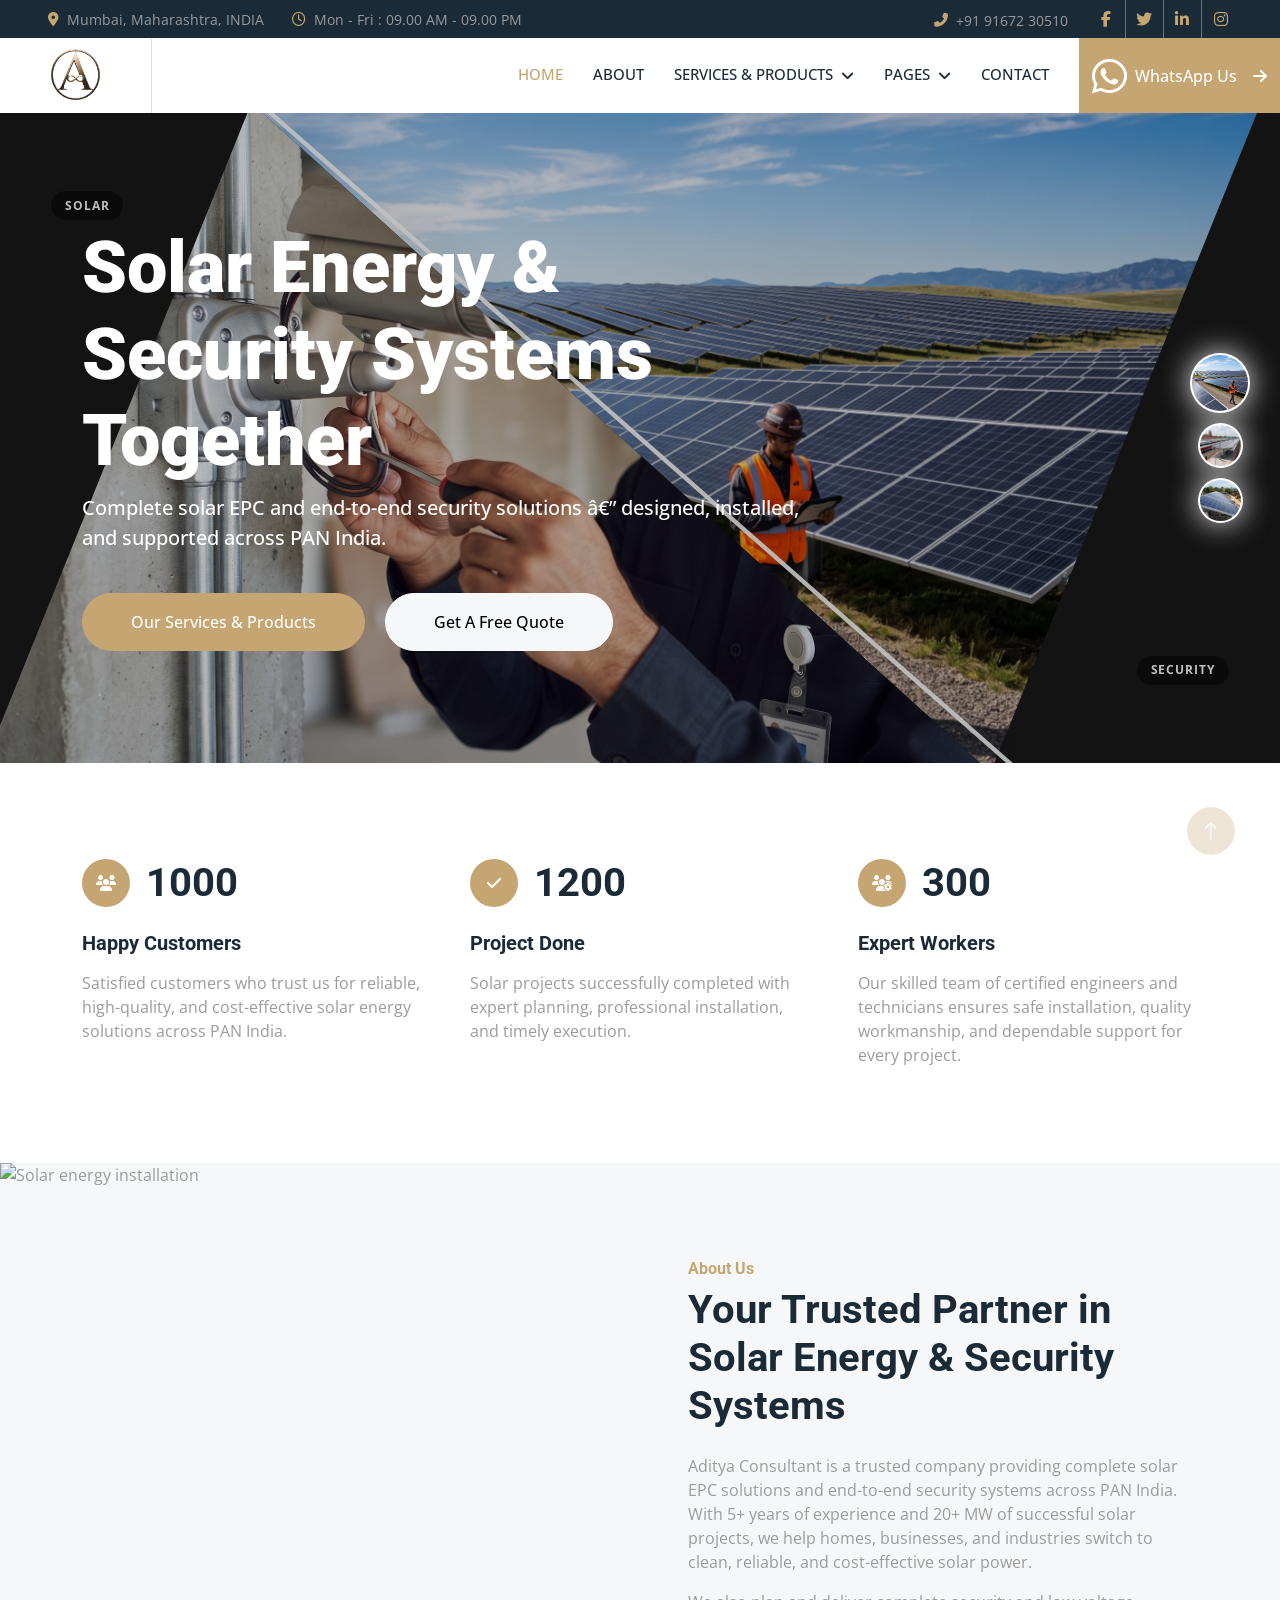
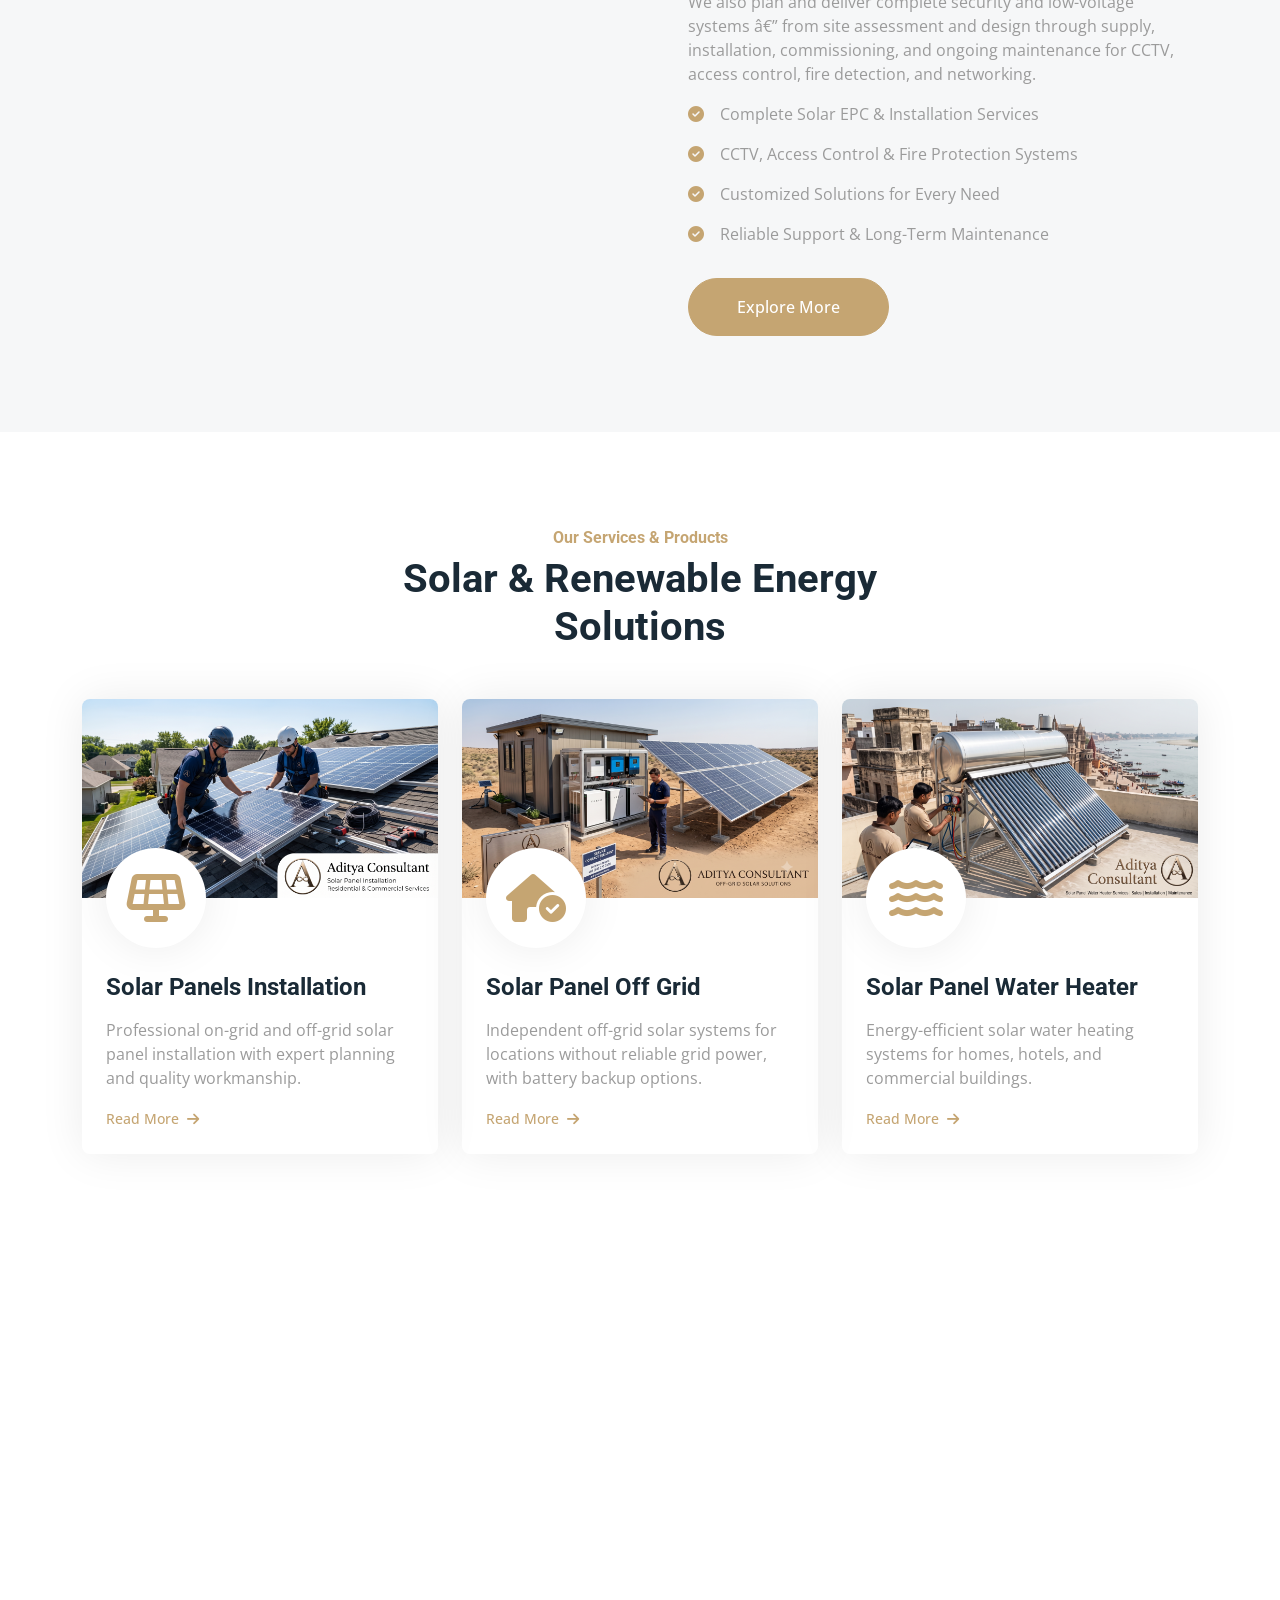
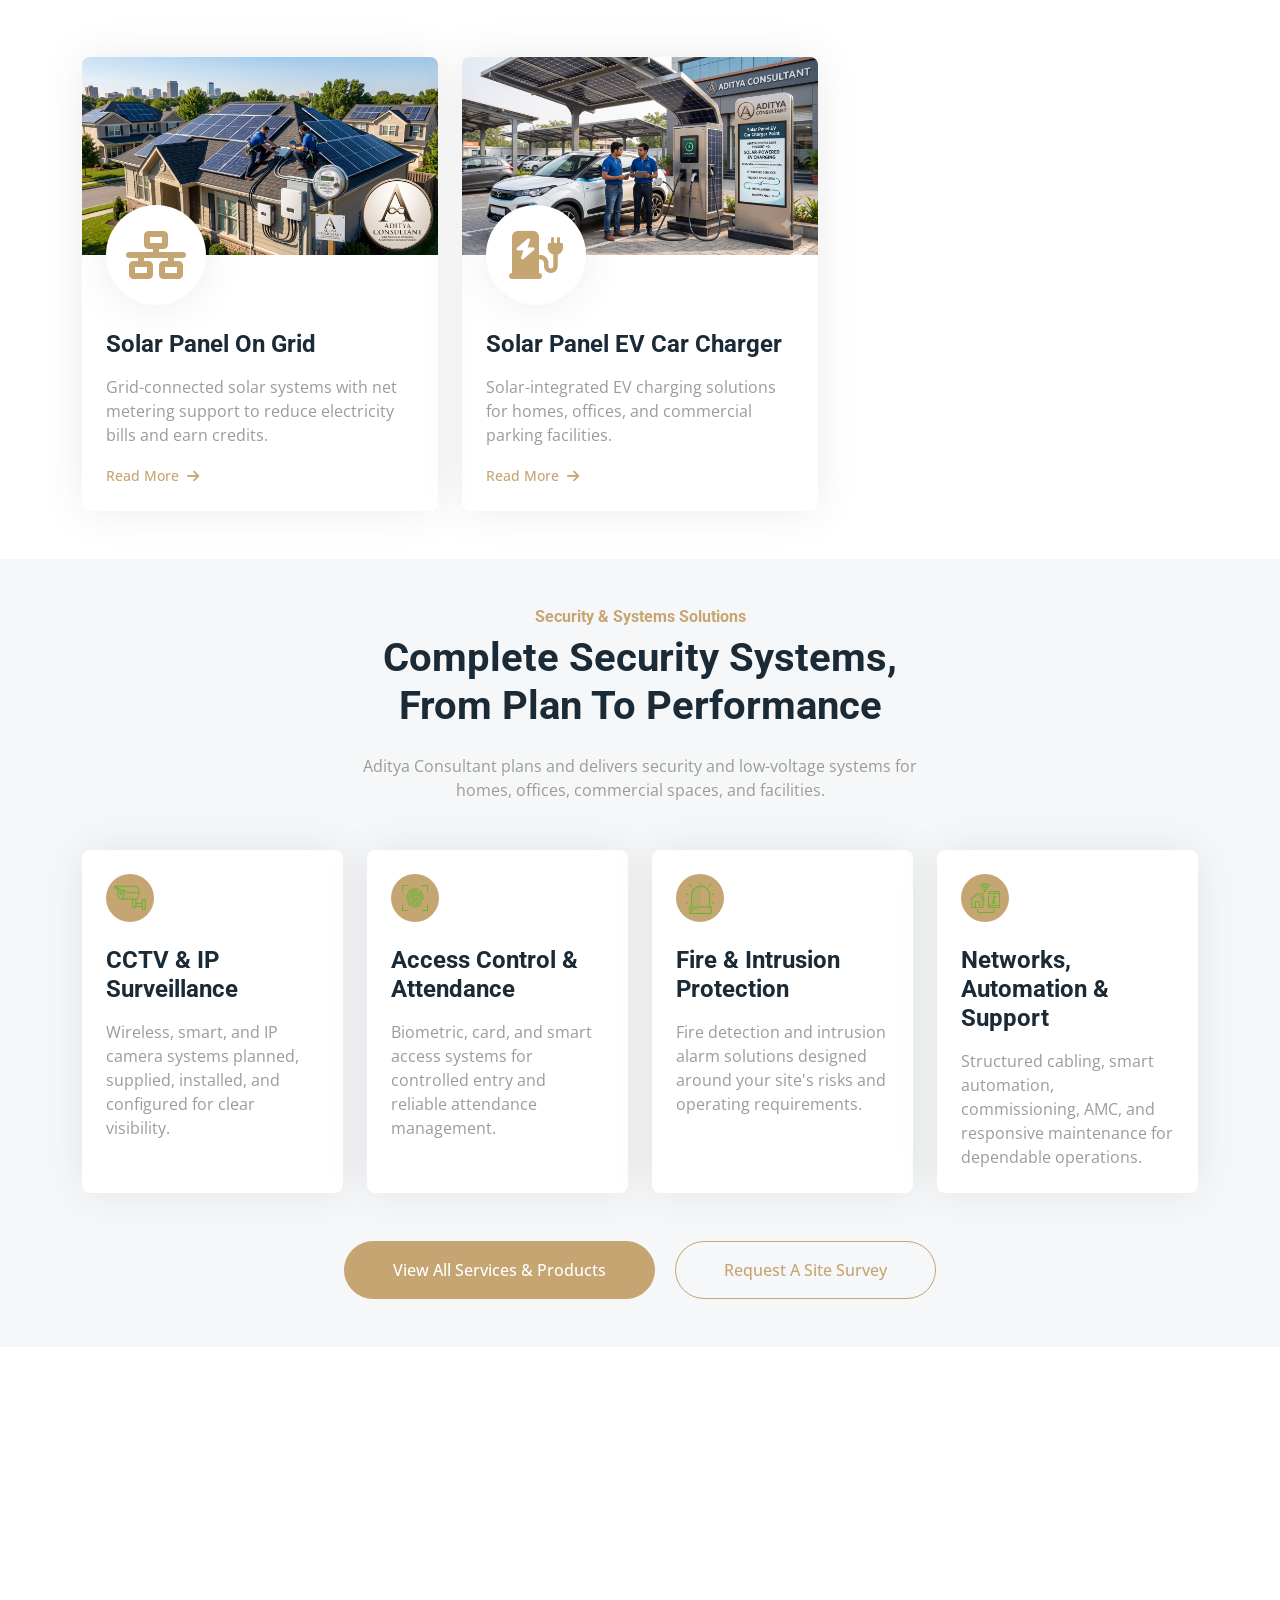
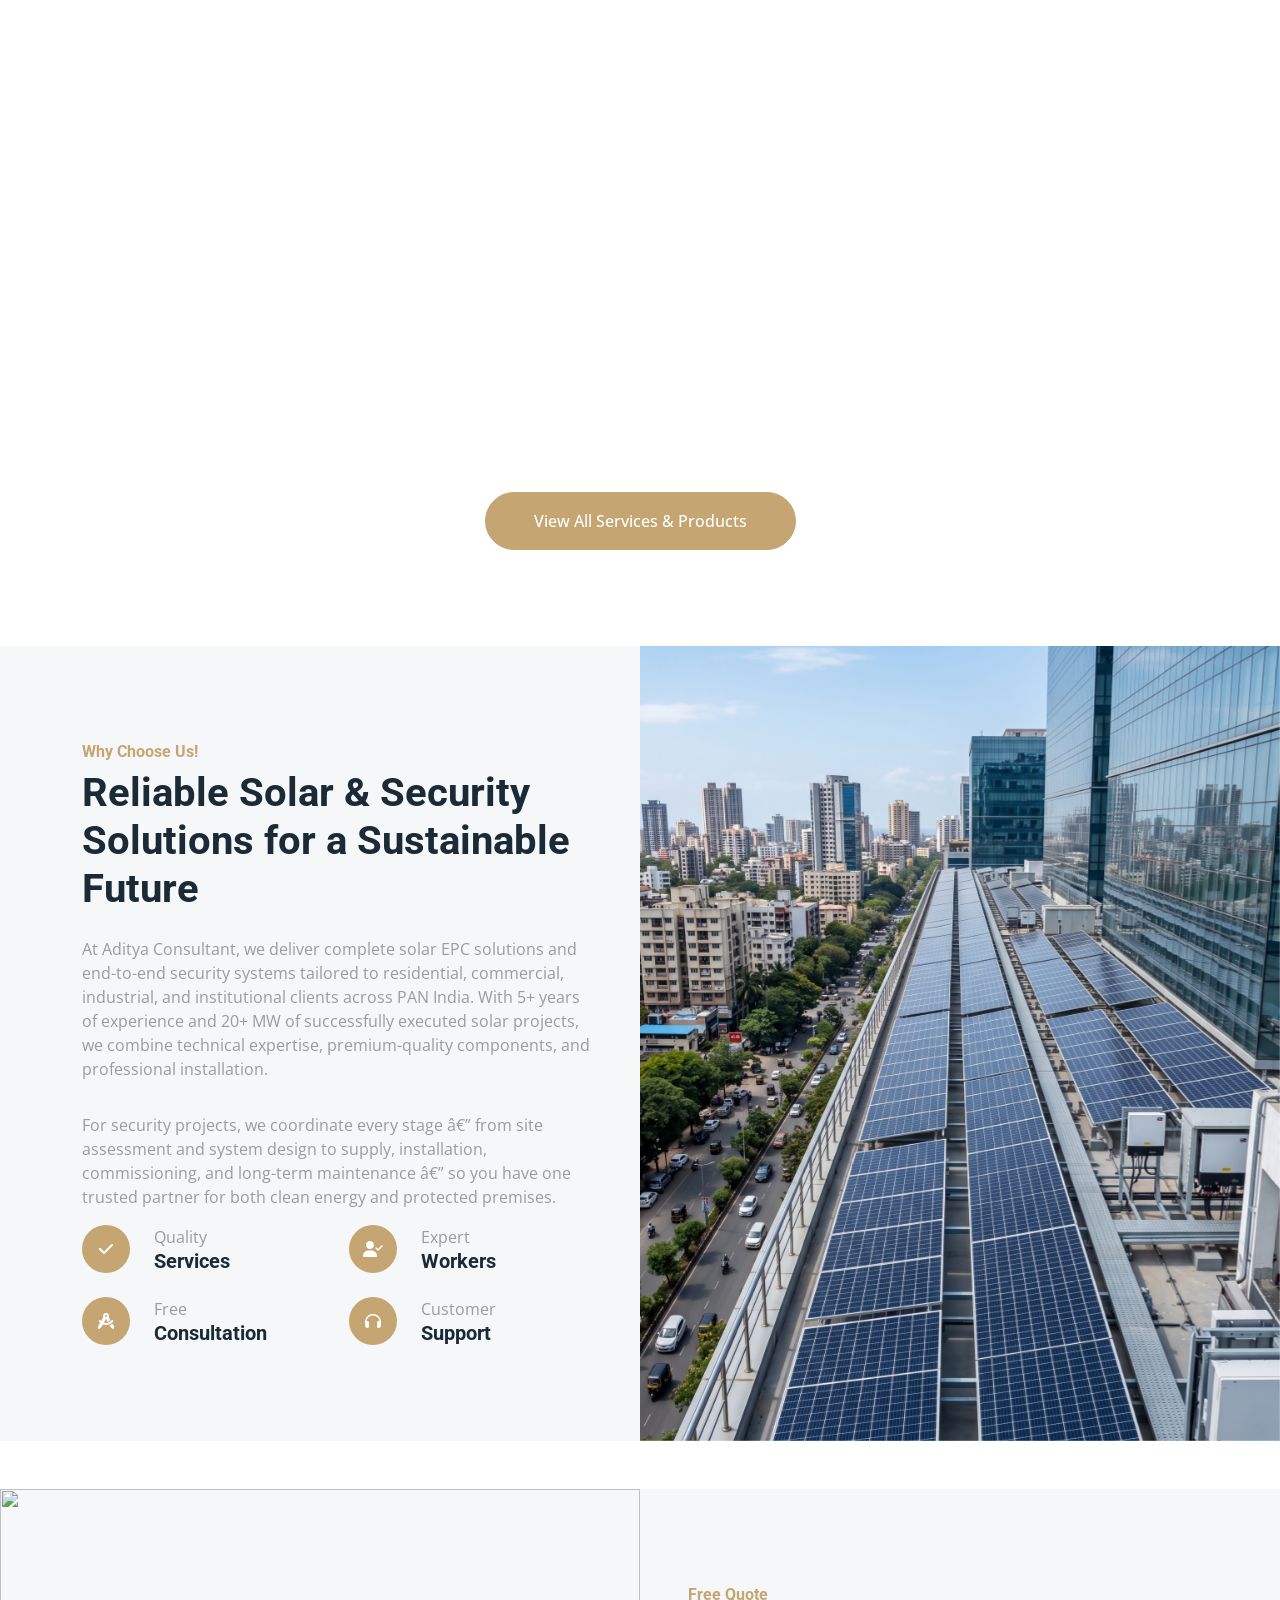
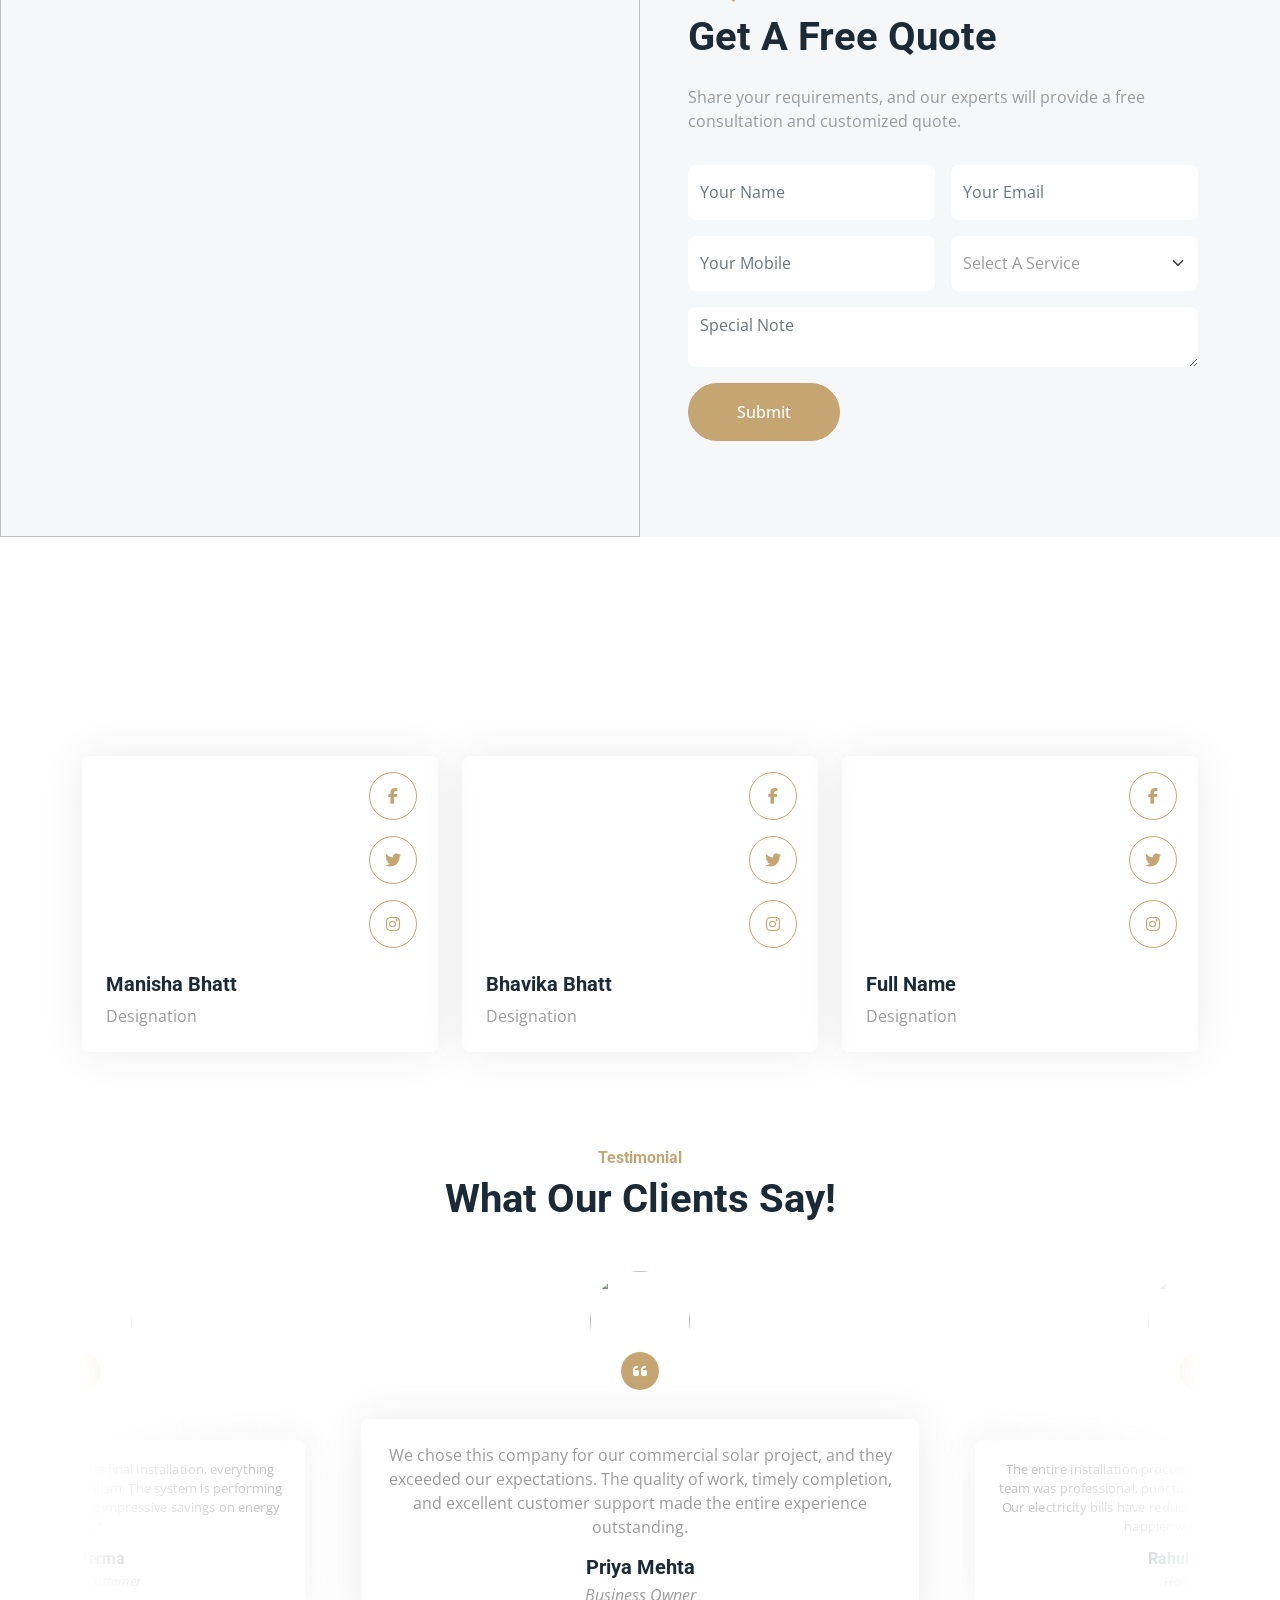
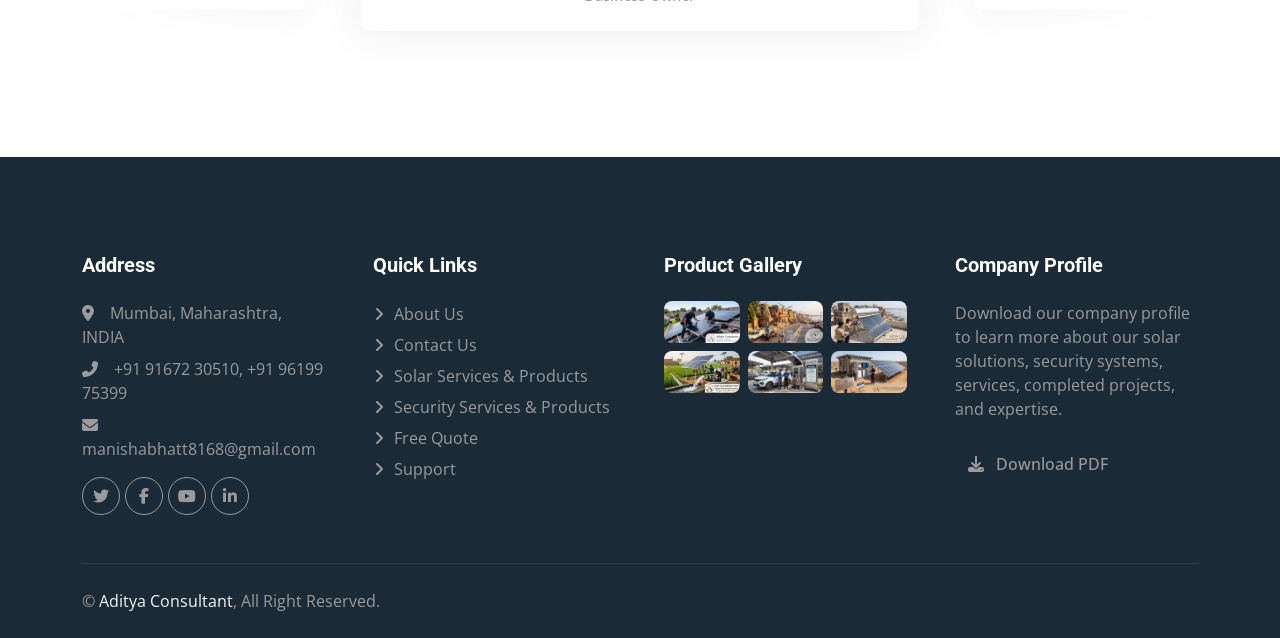
==== index.html @ 474926d3 "Prepare Aditya Consultant site for Vercel deployment Co-authored-by: Cursor <cursoragent@cursor.com>" ====
<!doctype html>
<html lang="en">
  <head>
    <meta charset="utf-8" />
    <title>Aditya Consultant | Solar Energy & Security Systems</title>
    <meta content="width=device-width, initial-scale=1.0" name="viewport" />
    <meta
      content="solar energy, renewable energy, CCTV, IP cameras, access control, fire detection, Mumbai, PAN India"
      name="keywords"
    />
    <meta
      content="Aditya Consultant delivers complete solar EPC solutions and end-to-end security systems â€” from design and installation to commissioning and maintenance across PAN India."
      name="description"
    />

    <!-- Favicon -->
    <link href="img/favicon.ico" rel="icon" />

    <!-- Google Web Fonts -->
    <link rel="preconnect" href="https://fonts.googleapis.com" />
    <link rel="preconnect" href="https://fonts.gstatic.com" crossorigin />
    <link
      href="https://fonts.googleapis.com/css2?family=Open+Sans:wght@400;500&family=Roboto:wght@500;700;900&display=swap"
      rel="stylesheet"
    />

    <!-- Icon Font Stylesheet -->
    <link
      href="https://cdnjs.cloudflare.com/ajax/libs/font-awesome/6.5.1/css/all.min.css"
      rel="stylesheet"
    />
    <link
      href="https://cdn.jsdelivr.net/npm/bootstrap-icons@1.4.1/font/bootstrap-icons.css"
      rel="stylesheet"
    />

    <!-- Libraries Stylesheet -->
    <link href="lib/animate/animate.min.css" rel="stylesheet" />
    <link href="lib/owlcarousel/assets/owl.carousel.min.css" rel="stylesheet" />
    <link href="lib/lightbox/css/lightbox.min.css" rel="stylesheet" />

    <!-- Customized Bootstrap Stylesheet -->
    <link href="css/bootstrap.min.css" rel="stylesheet" />

    <!-- Template Stylesheet -->
    <link href="css/style.css" rel="stylesheet" />
  </head>

  <body>
    <!-- Spinner Start -->
    <div
      id="spinner"
      class="show bg-white position-fixed translate-middle w-100 vh-100 top-50 start-50 d-flex align-items-center justify-content-center"
    >
      <div
        class="spinner-border text-primary"
        style="width: 3rem; height: 3rem"
        role="status"
      >
        <span class="sr-only">Loading...</span>
      </div>
    </div>
    <!-- Spinner End -->

    <!-- Topbar Start -->
    <div class="container-fluid bg-dark p-0">
      <div class="row gx-0 d-none d-lg-flex">
        <div class="col-lg-7 px-5 text-start">
          <div class="h-100 d-inline-flex align-items-center me-4">
            <small class="fa fa-map-marker-alt text-primary me-2"></small>
            <small>Mumbai, Maharashtra, INDIA</small>
          </div>
          <div class="h-100 d-inline-flex align-items-center">
            <small class="far fa-clock text-primary me-2"></small>
            <small>Mon - Fri : 09.00 AM - 09.00 PM</small>
          </div>
        </div>
        <div class="col-lg-5 px-5 text-end">
          <div class="h-100 d-inline-flex align-items-center me-4">
            <small class="fa fa-phone-alt text-primary me-2"></small>
            <small>+91 91672 30510</small>
          </div>
          <div class="h-100 d-inline-flex align-items-center mx-n2">
            <a
              class="btn btn-square btn-link rounded-0 border-0 border-end border-secondary"
              href=""
              ><i class="fab fa-facebook-f"></i
            ></a>
            <a
              class="btn btn-square btn-link rounded-0 border-0 border-end border-secondary"
              href=""
              ><i class="fab fa-twitter"></i
            ></a>
            <a
              class="btn btn-square btn-link rounded-0 border-0 border-end border-secondary"
              href=""
              ><i class="fab fa-linkedin-in"></i
            ></a>
            <a class="btn btn-square btn-link rounded-0" href=""
              ><i class="fab fa-instagram"></i
            ></a>
          </div>
        </div>
      </div>
    </div>
    <!-- Topbar End -->

    <!-- Navbar Start -->
    <nav class="navbar navbar-expand-lg bg-white navbar-light sticky-top p-0">
      <a
        href="index.html"
        class="navbar-brand d-flex align-items-center border-end px-4 px-lg-5"
      >
        <img
          src="img/Adity_Consultant_Logo.png"
          alt="Aditya Consultant"
          class="navbar-logo"
        />
      </a>
      <button
        type="button"
        class="navbar-toggler me-4"
        data-bs-toggle="collapse"
        data-bs-target="#navbarCollapse"
      >
        <span class="navbar-toggler-icon"></span>
      </button>
      <div class="collapse navbar-collapse" id="navbarCollapse">
        <div class="navbar-nav ms-auto p-4 p-lg-0">
          <a href="index.html" class="nav-item nav-link active">Home</a>
          <a href="about.html" class="nav-item nav-link">About</a>
          <div class="nav-item dropdown">
            <a
              href="#"
              class="nav-link dropdown-toggle"
              data-bs-toggle="dropdown"
              >Services & Products</a
            >
            <div class="dropdown-menu bg-light m-0">
              <a href="solar.html" class="dropdown-item">Solar</a>
              <a href="security.html" class="dropdown-item">Security</a>
            </div>
          </div>
          <!--
          
              <a href="project.html" class="nav-item nav-link">Project</a>
            -->

          <div class="nav-item dropdown">
            <a
              href="#"
              class="nav-link dropdown-toggle"
              data-bs-toggle="dropdown"
              >Pages</a
            >
            <div class="dropdown-menu bg-light m-0">
              <a href="feature.html" class="dropdown-item">Feature</a>
              <a href="quote.html" class="dropdown-item">Free Quote</a>
              <a href="team.html" class="dropdown-item">Our Team</a>
              <a href="testimonial.html" class="dropdown-item">Testimonial</a>
              <!--
              <a href="404.html" class="dropdown-item">404 Page</a>
            --></div>
          </div>
          <a href="contact.html" class="nav-item nav-link">Contact</a>
        </div>

        <a
          href="https://web.whatsapp.com/send?text=Hi!&phone=9167230510"
          target="Hi!"
          class="btn btn-primary rounded-0 py-1 px-lg-6 d-none d-lg-flex align-items-center justify-content-center"
          ><i class="fa-brands fa-whatsapp fs-1 me-2"></i> WhatsApp Us<i
            class="fa fa-arrow-right ms-3"
          ></i
        ></a>
      </div>
    </nav>
    <!-- Navbar End -->

    <!-- Carousel Start -->
    <div class="container-fluid p-0 pb-5 wow fadeIn" data-wow-delay="0.1s">
      <div class="owl-carousel header-carousel position-relative">
        <div
          class="owl-carousel-item position-relative"
          data-dot="<img src='img/Solar_Panel.png'>"
        >
          <div class="carousel-diagonal-split split-60">
            <img
              class="split-half split-solar"
              src="img/Solar_Panel.png"
              alt="Solar energy solutions"
            />
            <img
              class="split-half split-security"
              src="img/HD-Cameras.png"
              alt="Security systems"
            />
            <svg
              class="carousel-split-divider"
              viewBox="0 0 100 100"
              preserveAspectRatio="none"
              aria-hidden="true"
            >
              <line x1="21.13" y1="0" x2="78.87" y2="100" />
            </svg>
            <span class="carousel-split-label label-solar">Solar</span>
            <span class="carousel-split-label label-security">Security</span>
          </div>
          <div class="owl-carousel-inner">
            <div class="container">
              <div class="row justify-content-start">
                <div class="col-10 col-lg-8">
                  <h1 class="display-2 text-white animated slideInDown">
                    Solar Energy & Security Systems Together
                  </h1>
                  <p class="fs-5 fw-medium text-white mb-4 pb-3">
                    Complete solar EPC and end-to-end security solutions â€”
                    designed, installed, and supported across PAN India.
                  </p>
                  <a
                    href="solar.html"
                    class="btn btn-primary rounded-pill py-3 px-5 me-3 animated slideInLeft"
                    >Our Services & Products</a
                  >
                  <a
                    href="quote.html"
                    class="btn btn-light rounded-pill py-3 px-5 animated slideInRight"
                    >Get A Free Quote</a
                  >
                </div>
              </div>
            </div>
          </div>
        </div>
        <div
          class="owl-carousel-item position-relative"
          data-dot="<img src='img/Solar_Power_Railway_Station.png'>"
        >
          <div class="carousel-diagonal-split split-120">
            <img
              class="split-half split-solar"
              src="img/Solar_Power_Railway_Station.png"
              alt="Solar power projects"
            />
            <img
              class="split-half split-security"
              src="img/IP-Cameras.png"
              alt="Security for offices and facilities"
            />
            <svg
              class="carousel-split-divider"
              viewBox="0 0 100 100"
              preserveAspectRatio="none"
              aria-hidden="true"
            >
              <line x1="78.87" y1="0" x2="21.13" y2="100" />
            </svg>
            <span class="carousel-split-label label-solar">Solar</span>
            <span class="carousel-split-label label-security">Security</span>
          </div>
          <div class="owl-carousel-inner">
            <div class="container">
              <div class="row justify-content-start">
                <div class="col-10 col-lg-8">
                  <h1 class="display-2 text-white animated slideInDown">
                    Power Your Site. Protect Your Premises.
                  </h1>
                  <p class="fs-5 fw-medium text-white mb-4 pb-3">
                    From renewable solar installations to CCTV, access control,
                    and fire protection â€” one trusted partner for both.
                  </p>
                  <a
                    href="security.html#security-services"
                    class="btn btn-primary rounded-pill py-3 px-5 me-3 animated slideInLeft"
                    >Explore Solutions</a
                  >
                  <a
                    href="contact.html"
                    class="btn btn-light rounded-pill py-3 px-5 animated slideInRight"
                    >Contact Us</a
                  >
                </div>
              </div>
            </div>
          </div>
        </div>
        <div
          class="owl-carousel-item position-relative"
          data-dot="<img src='img/Rural_Solar_Power.png'>"
        >
          <div class="carousel-diagonal-split split-60">
            <img
              class="split-half split-solar"
              src="img/Rural_Solar_Power.png"
              alt="Rural solar power"
            />
            <img
              class="split-half split-security"
              src="img/DVR.png"
              alt="Integrated security systems"
            />
            <svg
              class="carousel-split-divider"
              viewBox="0 0 100 100"
              preserveAspectRatio="none"
              aria-hidden="true"
            >
              <line x1="21.13" y1="0" x2="78.87" y2="100" />
            </svg>
            <span class="carousel-split-label label-solar">Solar</span>
            <span class="carousel-split-label label-security">Security</span>
          </div>
          <div class="owl-carousel-inner">
            <div class="container">
              <div class="row justify-content-start">
                <div class="col-10 col-lg-8">
                  <h1 class="display-2 text-white animated slideInDown">
                    One Partner From Consultation To Support
                  </h1>
                  <p class="fs-5 fw-medium text-white mb-4 pb-3">
                    Professional execution for solar and security projects with
                    dependable post-installation support from a single team.
                  </p>
                  <a
                    href="about.html"
                    class="btn btn-primary rounded-pill py-3 px-5 me-3 animated slideInLeft"
                    >About Aditya Consultant</a
                  >
                  <a
                    href="security.html#security-products"
                    class="btn btn-light rounded-pill py-3 px-5 animated slideInRight"
                    >View Services & Products</a
                  >
                </div>
              </div>
            </div>
          </div>
        </div>
      </div>
    </div>
    <!-- Carousel End -->

    <!-- Feature Start -->
    <div class="container-xxl py-5">
      <div class="container">
        <div class="row g-5 justify-content-center">
          <div class="col-md-6 col-lg-4 wow fadeIn" data-wow-delay="0.1s">
            <div class="d-flex align-items-center mb-4">
              <div class="btn-lg-square bg-primary rounded-circle me-3">
                <i class="fa fa-users text-white"></i>
              </div>
              <h1 class="mb-0" data-toggle="counter-up">1000</h1>
            </div>
            <h5 class="mb-3">Happy Customers</h5>
            <span
              >Satisfied customers who trust us for reliable, high-quality, and
              cost-effective solar energy solutions across PAN India.</span
            >
          </div>

          <div class="col-md-6 col-lg-4 wow fadeIn" data-wow-delay="0.3s">
            <div class="d-flex align-items-center mb-4">
              <div class="btn-lg-square bg-primary rounded-circle me-3">
                <i class="fa fa-check text-white"></i>
              </div>
              <h1 class="mb-0" data-toggle="counter-up">1200</h1>
            </div>
            <h5 class="mb-3">Project Done</h5>
            <span
              >Solar projects successfully completed with expert planning,
              professional installation, and timely execution.</span
            >
          </div>
          <!-- <div class="col-md-6 col-lg-3 wow fadeIn" data-wow-delay="0.5s">
            <div class="d-flex align-items-center mb-4">
              <div class="btn-lg-square bg-primary rounded-circle me-3">
                <i class="fa fa-award text-white"></i>
              </div>
              <h1 class="mb-0" data-toggle="counter-up">3123</h1>
            </div>
            <h5 class="mb-3">Awards Win</h5>
            <span
              >Tempor erat elitr rebum at clita. Diam dolor diam ipsum sit</span
            >
          </div> -->
          <div class="col-md-6 col-lg-4 wow fadeIn" data-wow-delay="0.7s">
            <div class="d-flex align-items-center mb-4">
              <div class="btn-lg-square bg-primary rounded-circle me-3">
                <i class="fa fa-users-cog text-white"></i>
              </div>
              <h1 class="mb-0" data-toggle="counter-up">300</h1>
            </div>
            <h5 class="mb-3">Expert Workers</h5>
            <span
              >Our skilled team of certified engineers and technicians ensures
              safe installation, quality workmanship, and dependable support for
              every project.</span
            >
          </div>
        </div>
      </div>
    </div>

    <!-- Feature End -->

    <!-- About Start -->
    <div class="container-fluid bg-light overflow-hidden my-5 px-lg-0">
      <div class="container about px-lg-0">
        <div class="row g-0 mx-lg-0 split-content-row align-items-start">
          <div
            class="col-lg-6 ps-lg-0 split-content-media-col wow fadeIn"
            data-wow-delay="0.1s"
          >
            <div
              class="split-content-carousel about-image-carousel owl-carousel"
            >
              <div class="split-content-carousel-item">
                <img src="img/about.jpg" alt="Solar energy installation" />
              </div>
              <div class="split-content-carousel-item">
                <img
                  src="img/HD-Cameras.png"
                  alt="Security systems installation"
                />
              </div>
            </div>
          </div>
          <div
            class="col-lg-6 about-text py-5 wow fadeIn"
            data-wow-delay="0.5s"
          >
            <div class="p-lg-5 pe-lg-0">
              <h6 class="text-primary">About Us</h6>
              <h1 class="mb-4">
                Your Trusted Partner in Solar Energy & Security Systems
              </h1>
              <p>
                Aditya Consultant is a trusted company providing complete solar
                EPC solutions and end-to-end security systems across PAN India.
                With 5+ years of experience and 20+ MW of successful solar
                projects, we help homes, businesses, and industries switch to
                clean, reliable, and cost-effective solar power.
              </p>
              <p>
                We also plan and deliver complete security and low-voltage
                systems â€” from site assessment and design through supply,
                installation, commissioning, and ongoing maintenance for CCTV,
                access control, fire detection, and networking.
              </p>
              <p>
                <i class="fa fa-check-circle text-primary me-3"></i>Complete
                Solar EPC & Installation Services
              </p>
              <p>
                <i class="fa fa-check-circle text-primary me-3"></i>CCTV, Access
                Control & Fire Protection Systems
              </p>
              <p>
                <i class="fa fa-check-circle text-primary me-3"></i>Customized
                Solutions for Every Need
              </p>
              <p>
                <i class="fa fa-check-circle text-primary me-3"></i>Reliable
                Support & Long-Term Maintenance
              </p>
              <a
                href="about.html"
                class="btn btn-primary rounded-pill py-3 px-5 mt-3"
                >Explore More</a
              >
            </div>
          </div>
        </div>
      </div>
    </div>
    <!-- About End -->

    <!-- Service Start -->
    <div class="container-xxl py-5">
      <div class="container">
        <div
          class="text-center mx-auto mb-5 wow fadeInUp"
          data-wow-delay="0.1s"
          style="max-width: 600px"
        >
          <h6 class="text-primary">Our Services & Products</h6>
          <h1 class="mb-4">Solar & Renewable Energy Solutions</h1>
        </div>
        <div class="row g-4">
          <div class="col-md-6 col-lg-4 wow fadeInUp" data-wow-delay="0.1s">
            <div class="service-item rounded overflow-hidden">
              <img class="img-fluid" src="img/SolarInstallation.png" alt="" />
              <div class="position-relative p-4 pt-0">
                <div class="service-icon">
                  <i class="fa fa-solar-panel fa-3x"></i>
                </div>
                <h4 class="mb-3">Solar Panels Installation</h4>
                <p>
                  Professional on-grid and off-grid solar panel installation
                  with expert planning and quality workmanship.
                </p>
                <a class="small fw-medium" href=""
                  >Read More<i class="fa fa-arrow-right ms-2"></i
                ></a>
              </div>
            </div>
          </div>
          <div class="col-md-6 col-lg-4 wow fadeInUp" data-wow-delay="0.3s">
            <div class="service-item rounded overflow-hidden">
              <img class="img-fluid" src="img/SolarOffGrid.png" alt="" />
              <div class="position-relative p-4 pt-0">
                <div class="service-icon">
                  <i class="fa fa-house-circle-check fa-3x"></i>
                </div>
                <h4 class="mb-3">Solar Panel Off Grid</h4>
                <p>
                  Independent off-grid solar systems for locations without
                  reliable grid power, with battery backup options.
                </p>
                <a class="small fw-medium" href=""
                  >Read More<i class="fa fa-arrow-right ms-2"></i
                ></a>
              </div>
            </div>
          </div>
          <div class="col-md-6 col-lg-4 wow fadeInUp" data-wow-delay="0.5s">
            <div class="service-item rounded overflow-hidden">
              <img class="img-fluid" src="img/SolarWaterHeater.png" alt="" />
              <div class="position-relative p-4 pt-0">
                <div class="service-icon">
                  <i class="fa fa-water fa-3x"></i>
                </div>
                <h4 class="mb-3">Solar Panel Water Heater</h4>
                <p>
                  Energy-efficient solar water heating systems for homes,
                  hotels, and commercial buildings.
                </p>
                <a class="small fw-medium" href=""
                  >Read More<i class="fa fa-arrow-right ms-2"></i
                ></a>
              </div>
            </div>
          </div>
          <div class="col-md-6 col-lg-4 wow fadeInUp" data-wow-delay="0.1s">
            <div class="service-item rounded overflow-hidden">
              <img class="img-fluid" src="img/SolarAMCServices.png" alt="" />
              <div class="position-relative p-4 pt-0">
                <div class="service-icon">
                  <i class="fa fa-screwdriver-wrench fa-3x"></i>
                </div>
                <h4 class="mb-3">Solar Panel A.M.C Services</h4>
                <p>
                  Annual maintenance contracts to keep your solar system
                  performing at peak efficiency year-round.
                </p>
                <a class="small fw-medium" href=""
                  >Read More<i class="fa fa-arrow-right ms-2"></i
                ></a>
              </div>
            </div>
          </div>
          <div class="col-md-6 col-lg-4 wow fadeInUp" data-wow-delay="0.3s">
            <div class="service-item rounded overflow-hidden">
              <img class="img-fluid" src="img/SolarWaterPump.jpe" alt="" />
              <div class="position-relative p-4 pt-0">
                <div class="service-icon">
                  <i class="fa fa-arrow-up-from-water-pump fa-3x"></i>
                </div>
                <h4 class="mb-3">Solar Panel Water Pump</h4>
                <p>
                  Solar-powered water pumps for agriculture, rural areas, and
                  irrigation with low operating costs.
                </p>
                <a class="small fw-medium" href=""
                  >Read More<i class="fa fa-arrow-right ms-2"></i
                ></a>
              </div>
            </div>
          </div>
          <div class="col-md-6 col-lg-4 wow fadeInUp" data-wow-delay="0.5s">
            <div class="service-item rounded overflow-hidden">
              <img class="img-fluid" src="img/SolarStreetLight.png" alt="" />
              <div class="position-relative p-4 pt-0">
                <div class="service-icon">
                  <i class="fa fa-lightbulb fa-3x"></i>
                </div>
                <h4 class="mb-3">Solar Panel Street Light</h4>
                <p>
                  Standalone solar street lighting for roads, campuses, and
                  public spaces with automatic dusk-to-dawn operation.
                </p>
                <a class="small fw-medium" href=""
                  >Read More<i class="fa fa-arrow-right ms-2"></i
                ></a>
              </div>
            </div>
          </div>
          <div class="col-md-6 col-lg-4 wow fadeInUp" data-wow-delay="0.5s">
            <div class="service-item rounded overflow-hidden">
              <img class="img-fluid" src="img/SolarOnGrid.png" alt="" />
              <div class="position-relative p-4 pt-0">
                <div class="service-icon">
                  <i class="fa fa-network-wired fa-3x"></i>
                </div>
                <h4 class="mb-3">Solar Panel On Grid</h4>
                <p>
                  Grid-connected solar systems with net metering support to
                  reduce electricity bills and earn credits.
                </p>
                <a class="small fw-medium" href=""
                  >Read More<i class="fa fa-arrow-right ms-2"></i
                ></a>
              </div>
            </div>
          </div>
          <div class="col-md-6 col-lg-4 wow fadeInUp" data-wow-delay="0.5s">
            <div class="service-item rounded overflow-hidden">
              <img class="img-fluid" src="img/SolarEVCarCharger.png" alt="" />
              <div class="position-relative p-4 pt-0">
                <div class="service-icon">
                  <i class="fa fa-charging-station fa-3x"></i>
                </div>
                <h4 class="mb-3">Solar Panel EV Car Charger</h4>
                <p>
                  Solar-integrated EV charging solutions for homes, offices, and
                  commercial parking facilities.
                </p>
                <a class="small fw-medium" href=""
                  >Read More<i class="fa fa-arrow-right ms-2"></i
                ></a>
              </div>
            </div>
          </div>
        </div>
      </div>
    </div>
    <!-- Service End -->

    <!-- Security Service Start -->
    <div class="container-xxl py-5 bg-light" id="security-services">
      <div class="container">
        <div
          class="text-center mx-auto mb-5 wow fadeInUp"
          data-wow-delay="0.1s"
          style="max-width: 600px"
        >
          <h6 class="text-primary">Security & Systems Solutions</h6>
          <h1 class="mb-4">
            Complete Security Systems, From Plan To Performance
          </h1>
          <p>
            Aditya Consultant plans and delivers security and low-voltage
            systems for homes, offices, commercial spaces, and facilities.
          </p>
        </div>
        <div class="row g-4">
          <div class="col-md-6 col-lg-3 wow fadeInUp" data-wow-delay="0.1s">
            <div
              class="service-item rounded overflow-hidden h-100 bg-white p-4"
            >
              <div class="btn-lg-square bg-primary rounded-circle mb-4">
                <img class="img-fluid p-2" src="img/icon/icon-6.png" alt="" />
              </div>
              <h4 class="mb-3">CCTV & IP Surveillance</h4>
              <p class="mb-0">
                Wireless, smart, and IP camera systems planned, supplied,
                installed, and configured for clear visibility.
              </p>
            </div>
          </div>
          <div class="col-md-6 col-lg-3 wow fadeInUp" data-wow-delay="0.3s">
            <div
              class="service-item rounded overflow-hidden h-100 bg-white p-4"
            >
              <div class="btn-lg-square bg-primary rounded-circle mb-4">
                <img class="img-fluid p-2" src="img/icon/icon-8.png" alt="" />
              </div>
              <h4 class="mb-3">Access Control & Attendance</h4>
              <p class="mb-0">
                Biometric, card, and smart access systems for controlled entry
                and reliable attendance management.
              </p>
            </div>
          </div>
          <div class="col-md-6 col-lg-3 wow fadeInUp" data-wow-delay="0.5s">
            <div
              class="service-item rounded overflow-hidden h-100 bg-white p-4"
            >
              <div class="btn-lg-square bg-primary rounded-circle mb-4">
                <img class="img-fluid p-2" src="img/icon/icon-9.png" alt="" />
              </div>
              <h4 class="mb-3">Fire & Intrusion Protection</h4>
              <p class="mb-0">
                Fire detection and intrusion alarm solutions designed around
                your site's risks and operating requirements.
              </p>
            </div>
          </div>
          <div class="col-md-6 col-lg-3 wow fadeInUp" data-wow-delay="0.7s">
            <div
              class="service-item rounded overflow-hidden h-100 bg-white p-4"
            >
              <div class="btn-lg-square bg-primary rounded-circle mb-4">
                <img class="img-fluid p-2" src="img/icon/icon-3.png" alt="" />
              </div>
              <h4 class="mb-3">Networks, Automation & Support</h4>
              <p class="mb-0">
                Structured cabling, smart automation, commissioning, AMC, and
                responsive maintenance for dependable operations.
              </p>
            </div>
          </div>
        </div>
        <div class="text-center mt-5">
          <a
            href="security.html#security-products"
            class="btn btn-primary rounded-pill py-3 px-5 me-3"
            >View All Services & Products</a
          >
          <a
            href="quote.html"
            class="btn btn-outline-primary rounded-pill py-3 px-5"
            >Request A Site Survey</a
          >
        </div>
      </div>
    </div>
    <!-- Security Service End -->

    <!-- Products Preview Start -->
    <div class="container-xxl py-5" id="products">
      <div class="container">
        <div
          class="text-center mx-auto mb-5 wow fadeInUp"
          data-wow-delay="0.1s"
          style="max-width: 680px"
        >
          <h6 class="text-primary">Featured Products</h6>
          <h1 class="mb-4">Solar & Security Equipment We Supply</h1>
          <p>
            Reliable hardware backed by professional installation,
            configuration, and support from Aditya Consultant.
          </p>
        </div>
        <div class="row g-4">
          <div class="col-md-6 col-lg-4 wow fadeInUp" data-wow-delay="0.1s">
            <div class="service-item rounded overflow-hidden">
              <img
                class="img-fluid"
                src="img/HD-Cameras.png"
                alt="HD Cameras"
              />
              <div class="position-relative p-4 pt-0">
                <div class="service-icon">
                  <i class="fa fa-video fa-3x"></i>
                </div>
                <h4 class="mb-3">HD Cameras</h4>
                <p>
                  Clear video surveillance for homes, offices, and facilities.
                </p>
              </div>
            </div>
          </div>
          <div class="col-md-6 col-lg-4 wow fadeInUp" data-wow-delay="0.3s">
            <div class="service-item rounded overflow-hidden">
              <img
                class="img-fluid"
                src="img/IP-Cameras.png"
                alt="IP Cameras"
              />
              <div class="position-relative p-4 pt-0">
                <div class="service-icon"><i class="fa fa-wifi fa-3x"></i></div>
                <h4 class="mb-3">IP Cameras</h4>
                <p>
                  Smart IP cameras for remote monitoring and scalable coverage.
                </p>
              </div>
            </div>
          </div>
          <div class="col-md-6 col-lg-4 wow fadeInUp" data-wow-delay="0.5s">
            <div class="service-item rounded overflow-hidden">
              <img
                class="img-fluid"
                src="img/SolarInstallation.png"
                alt="Solar Panels"
              />
              <div class="position-relative p-4 pt-0">
                <div class="service-icon">
                  <i class="fa fa-solar-panel fa-3x"></i>
                </div>
                <h4 class="mb-3">Solar Panels</h4>
                <p>Premium panels for on-grid and off-grid installations.</p>
              </div>
            </div>
          </div>
        </div>
        <div class="text-center mt-5">
          <a href="solar.html" class="btn btn-primary rounded-pill py-3 px-5"
            >View All Services & Products</a
          >
        </div>
      </div>
    </div>
    <!-- Products Preview End -->

    <!-- Feature Start -->
    <div class="container-fluid bg-light overflow-hidden my-5 px-lg-0">
      <div class="container feature px-lg-0">
        <div class="row g-0 mx-lg-0 split-content-row align-items-start">
          <div
            class="col-lg-6 feature-text py-5 wow fadeIn"
            data-wow-delay="0.1s"
          >
            <div class="p-lg-5 ps-lg-0">
              <h6 class="text-primary">Why Choose Us!</h6>
              <h1 class="mb-4">
                Reliable Solar & Security Solutions for a Sustainable Future
              </h1>
              <p class="mb-4 pb-2">
                At Aditya Consultant, we deliver complete solar EPC solutions
                and end-to-end security systems tailored to residential,
                commercial, industrial, and institutional clients across PAN
                India. With 5+ years of experience and 20+ MW of successfully
                executed solar projects, we combine technical expertise,
                premium-quality components, and professional installation.
              </p>
              <p>
                For security projects, we coordinate every stage â€” from site
                assessment and system design to supply, installation,
                commissioning, and long-term maintenance â€” so you have one
                trusted partner for both clean energy and protected premises.
              </p>
              <div class="row g-4">
                <div class="col-6">
                  <div class="d-flex align-items-center">
                    <div class="btn-lg-square bg-primary rounded-circle">
                      <i class="fa fa-check text-white"></i>
                    </div>
                    <div class="ms-4">
                      <p class="mb-0">Quality</p>
                      <h5 class="mb-0">Services</h5>
                    </div>
                  </div>
                </div>
                <div class="col-6">
                  <div class="d-flex align-items-center">
                    <div class="btn-lg-square bg-primary rounded-circle">
                      <i class="fa fa-user-check text-white"></i>
                    </div>
                    <div class="ms-4">
                      <p class="mb-0">Expert</p>
                      <h5 class="mb-0">Workers</h5>
                    </div>
                  </div>
                </div>
                <div class="col-6">
                  <div class="d-flex align-items-center">
                    <div class="btn-lg-square bg-primary rounded-circle">
                      <i class="fa fa-drafting-compass text-white"></i>
                    </div>
                    <div class="ms-4">
                      <p class="mb-0">Free</p>
                      <h5 class="mb-0">Consultation</h5>
                    </div>
                  </div>
                </div>
                <div class="col-6">
                  <div class="d-flex align-items-center">
                    <div class="btn-lg-square bg-primary rounded-circle">
                      <i class="fa fa-headphones text-white"></i>
                    </div>
                    <div class="ms-4">
                      <p class="mb-0">Customer</p>
                      <h5 class="mb-0">Support</h5>
                    </div>
                  </div>
                </div>
              </div>
            </div>
          </div>
          <div
            class="col-lg-6 pe-lg-0 split-content-media-col wow fadeIn"
            data-wow-delay="0.5s"
          >
            <div
              class="split-content-carousel feature-image-carousel owl-carousel"
            >
              <div class="split-content-carousel-item">
                <img
                  src="img/feature.png"
                  alt="Solar power for commercial buildings"
                />
              </div>
              <div class="split-content-carousel-item">
                <img
                  src="img/IP-Cameras.png"
                  alt="Security monitoring and surveillance"
                />
              </div>
            </div>
          </div>
        </div>
      </div>
    </div>
    <!-- Feature End -->

    <!-- Projects Start -->
    <!--
    <div class="container-xxl py-5">
      <div class="container">
        <div
          class="text-center mx-auto mb-5 wow fadeInUp"
          data-wow-delay="0.1s"
          style="max-width: 600px"
        >
          <h6 class="text-primary">Our Projects</h6>
          <h1 class="mb-4">
            Visit Our Latest Solar And Renewable Energy Projects
          </h1>
        </div>
        <div class="row mt-n2 wow fadeInUp" data-wow-delay="0.3s">
          <div class="col-12 text-center">
            <ul class="list-inline mb-5" id="portfolio-flters">
              <li class="mx-2 active" data-filter="*">All</li>
              <li class="mx-2" data-filter=".first">Solar Panels</li>
              <li class="mx-2" data-filter=".second">Wind Turbines</li>
              <li class="mx-2" data-filter=".third">Hydropower Plants</li>
            </ul>
          </div>
        </div>
        <div
          class="row g-4 portfolio-container wow fadeInUp"
          data-wow-delay="0.5s"
        >
          <div class="col-lg-4 col-md-6 portfolio-item first">
            <div class="portfolio-img rounded overflow-hidden">
              <img class="img-fluid" src="img/img-600x400-6.jpg" alt="" />
              <div class="portfolio-btn">
                <a
                  class="btn btn-lg-square btn-outline-light rounded-circle mx-1"
                  href="img/img-600x400-6.jpg"
                  data-lightbox="portfolio"
                  ><i class="fa fa-eye"></i
                ></a>
                <a
                  class="btn btn-lg-square btn-outline-light rounded-circle mx-1"
                  href=""
                  ><i class="fa fa-link"></i
                ></a>
              </div>
            </div>
            <div class="pt-3">
              <p class="text-primary mb-0">Solar Panels</p>
              <hr class="text-primary w-25 my-2" />
              <h5 class="lh-base">
                We Are pioneers of solar & renewable energy industry
              </h5>
            </div>
          </div>
          <div class="col-lg-4 col-md-6 portfolio-item second">
            <div class="portfolio-img rounded overflow-hidden">
              <img class="img-fluid" src="img/img-600x400-5.jpg" alt="" />
              <div class="portfolio-btn">
                <a
                  class="btn btn-lg-square btn-outline-light rounded-circle mx-1"
                  href="img/img-600x400-5.jpg"
                  data-lightbox="portfolio"
                  ><i class="fa fa-eye"></i
                ></a>
                <a
                  class="btn btn-lg-square btn-outline-light rounded-circle mx-1"
                  href=""
                  ><i class="fa fa-link"></i
                ></a>
              </div>
            </div>
            <div class="pt-3">
              <p class="text-primary mb-0">Wind Turbines</p>
              <hr class="text-primary w-25 my-2" />
              <h5 class="lh-base">
                We Are pioneers of solar & renewable energy industry
              </h5>
            </div>
          </div>
          <div class="col-lg-4 col-md-6 portfolio-item third">
            <div class="portfolio-img rounded overflow-hidden">
              <img class="img-fluid" src="img/img-600x400-4.jpg" alt="" />
              <div class="portfolio-btn">
                <a
                  class="btn btn-lg-square btn-outline-light rounded-circle mx-1"
                  href="img/img-600x400-4.jpg"
                  data-lightbox="portfolio"
                  ><i class="fa fa-eye"></i
                ></a>
                <a
                  class="btn btn-lg-square btn-outline-light rounded-circle mx-1"
                  href=""
                  ><i class="fa fa-link"></i
                ></a>
              </div>
            </div>
            <div class="pt-3">
              <p class="text-primary mb-0">Hydropower Plants</p>
              <hr class="text-primary w-25 my-2" />
              <h5 class="lh-base">
                We Are pioneers of solar & renewable energy industry
              </h5>
            </div>
          </div>
          <div class="col-lg-4 col-md-6 portfolio-item first">
            <div class="portfolio-img rounded overflow-hidden">
              <img class="img-fluid" src="img/img-600x400-3.jpg" alt="" />
              <div class="portfolio-btn">
                <a
                  class="btn btn-lg-square btn-outline-light rounded-circle mx-1"
                  href="img/img-600x400-3.jpg"
                  data-lightbox="portfolio"
                  ><i class="fa fa-eye"></i
                ></a>
                <a
                  class="btn btn-lg-square btn-outline-light rounded-circle mx-1"
                  href=""
                  ><i class="fa fa-link"></i
                ></a>
              </div>
            </div>
            <div class="pt-3">
              <p class="text-primary mb-0">Solar Panels</p>
              <hr class="text-primary w-25 my-2" />
              <h5 class="lh-base">
                We Are pioneers of solar & renewable energy industry
              </h5>
            </div>
          </div>
          <div class="col-lg-4 col-md-6 portfolio-item second">
            <div class="portfolio-img rounded overflow-hidden">
              <img class="img-fluid" src="img/img-600x400-2.jpg" alt="" />
              <div class="portfolio-btn">
                <a
                  class="btn btn-lg-square btn-outline-light rounded-circle mx-1"
                  href="img/img-600x400-2.jpg"
                  data-lightbox="portfolio"
                  ><i class="fa fa-eye"></i
                ></a>
                <a
                  class="btn btn-lg-square btn-outline-light rounded-circle mx-1"
                  href=""
                  ><i class="fa fa-link"></i
                ></a>
              </div>
            </div>
            <div class="pt-3">
              <p class="text-primary mb-0">Wind Turbines</p>
              <hr class="text-primary w-25 my-2" />
              <h5 class="lh-base">
                We Are pioneers of solar & renewable energy industry
              </h5>
            </div>
          </div>
          <div class="col-lg-4 col-md-6 portfolio-item third">
            <div class="portfolio-img rounded overflow-hidden">
              <img class="img-fluid" src="img/img-600x400-1.jpg" alt="" />
              <div class="portfolio-btn">
                <a
                  class="btn btn-lg-square btn-outline-light rounded-circle mx-1"
                  href="img/img-600x400-1.jpg"
                  data-lightbox="portfolio"
                  ><i class="fa fa-eye"></i
                ></a>
                <a
                  class="btn btn-lg-square btn-outline-light rounded-circle mx-1"
                  href=""
                  ><i class="fa fa-link"></i
                ></a>
              </div>
            </div>
            <div class="pt-3">
              <p class="text-primary mb-0">Hydropower Plants</p>
              <hr class="text-primary w-25 my-2" />
              <h5 class="lh-base">
                We Are pioneers of solar & renewable energy industry
              </h5>
            </div>
          </div>
        </div>
      </div>
    </div>
  -->
    <!-- Projects End -->

    <!-- Quote Start -->
    <div class="container-fluid bg-light overflow-hidden my-5 px-lg-0">
      <div class="container quote px-lg-0">
        <div class="row g-0 mx-lg-0">
          <div
            class="col-lg-6 ps-lg-0 wow fadeIn"
            data-wow-delay="0.1s"
            style="min-height: 400px"
          >
            <div class="position-relative h-100">
              <img
                class="position-absolute img-fluid w-100 h-100"
                src="img/quote.jpg"
                style="object-fit: cover"
                alt=""
              />
            </div>
          </div>
          <div
            class="col-lg-6 quote-text py-5 wow fadeIn"
            data-wow-delay="0.5s"
          >
            <div class="p-lg-5 pe-lg-0">
              <h6 class="text-primary">Free Quote</h6>
              <h1 class="mb-4">Get A Free Quote</h1>
              <p class="mb-4 pb-2">
                Share your requirements, and our experts will provide a free
                consultation and customized quote.
              </p>
              <form>
                <div class="row g-3">
                  <div class="col-12 col-sm-6">
                    <input
                      type="text"
                      class="form-control border-0"
                      placeholder="Your Name"
                      style="height: 55px"
                    />
                  </div>
                  <div class="col-12 col-sm-6">
                    <input
                      type="email"
                      class="form-control border-0"
                      placeholder="Your Email"
                      style="height: 55px"
                    />
                  </div>
                  <div class="col-12 col-sm-6">
                    <input
                      type="text"
                      class="form-control border-0"
                      placeholder="Your Mobile"
                      style="height: 55px"
                    />
                  </div>
                  <div class="col-12 col-sm-6">
                    <select class="form-select border-0" style="height: 55px">
                      <option selected>Select A Service</option>
                      <option value="solar-install">
                        Solar Panels Installation
                      </option>
                      <option value="solar-offgrid">
                        Solar Panel Off Grid
                      </option>
                      <option value="solar-ongrid">Solar Panel On Grid</option>
                      <option value="solar-amc">
                        Solar Panel A.M.C Services
                      </option>
                      <option value="cctv">CCTV & IP Surveillance</option>
                      <option value="access">
                        Access Control & Attendance
                      </option>
                      <option value="fire">Fire & Intrusion Protection</option>
                      <option value="network">Networking & Automation</option>
                    </select>
                  </div>
                  <div class="col-12">
                    <textarea
                      class="form-control border-0"
                      placeholder="Special Note"
                    ></textarea>
                  </div>
                  <div class="col-12">
                    <button
                      class="btn btn-primary rounded-pill py-3 px-5"
                      type="submit"
                    >
                      Submit
                    </button>
                  </div>
                </div>
              </form>
            </div>
          </div>
        </div>
      </div>
    </div>
    <!-- Quote End -->

    <!-- Team Start -->
    <div class="container-xxl py-5">
      <div class="container">
        <div
          class="text-center mx-auto mb-5 wow fadeInUp"
          data-wow-delay="0.1s"
          style="max-width: 600px"
        >
          <h6 class="text-primary">Team Member</h6>
          <h1 class="mb-4">Experienced Team Members</h1>
        </div>
        <div class="row g-4">
          <div class="col-lg-4 col-md-6 wow fadeInUp" data-wow-delay="0.1s">
            <div class="team-item rounded overflow-hidden">
              <div class="d-flex">
                <img class="img-fluid w-75" src="img/team-1.jpg" alt="" />
                <div class="team-social w-25">
                  <a
                    class="btn btn-lg-square btn-outline-primary rounded-circle mt-3"
                    href=""
                    ><i class="fab fa-facebook-f"></i
                  ></a>
                  <a
                    class="btn btn-lg-square btn-outline-primary rounded-circle mt-3"
                    href=""
                    ><i class="fab fa-twitter"></i
                  ></a>
                  <a
                    class="btn btn-lg-square btn-outline-primary rounded-circle mt-3"
                    href=""
                    ><i class="fab fa-instagram"></i
                  ></a>
                </div>
              </div>
              <div class="p-4">
                <h5>Manisha Bhatt</h5>
                <span>Designation</span>
              </div>
            </div>
          </div>
          <div class="col-lg-4 col-md-6 wow fadeInUp" data-wow-delay="0.3s">
            <div class="team-item rounded overflow-hidden">
              <div class="d-flex">
                <img class="img-fluid w-75" src="img/team-2.jpg" alt="" />
                <div class="team-social w-25">
                  <a
                    class="btn btn-lg-square btn-outline-primary rounded-circle mt-3"
                    href=""
                    ><i class="fab fa-facebook-f"></i
                  ></a>
                  <a
                    class="btn btn-lg-square btn-outline-primary rounded-circle mt-3"
                    href=""
                    ><i class="fab fa-twitter"></i
                  ></a>
                  <a
                    class="btn btn-lg-square btn-outline-primary rounded-circle mt-3"
                    href=""
                    ><i class="fab fa-instagram"></i
                  ></a>
                </div>
              </div>
              <div class="p-4">
                <h5>Bhavika Bhatt</h5>
                <span>Designation</span>
              </div>
            </div>
          </div>
          <div class="col-lg-4 col-md-6 wow fadeInUp" data-wow-delay="0.5s">
            <div class="team-item rounded overflow-hidden">
              <div class="d-flex">
                <img class="img-fluid w-75" src="img/team-3.jpg" alt="" />
                <div class="team-social w-25">
                  <a
                    class="btn btn-lg-square btn-outline-primary rounded-circle mt-3"
                    href=""
                    ><i class="fab fa-facebook-f"></i
                  ></a>
                  <a
                    class="btn btn-lg-square btn-outline-primary rounded-circle mt-3"
                    href=""
                    ><i class="fab fa-twitter"></i
                  ></a>
                  <a
                    class="btn btn-lg-square btn-outline-primary rounded-circle mt-3"
                    href=""
                    ><i class="fab fa-instagram"></i
                  ></a>
                </div>
              </div>
              <div class="p-4">
                <h5>Full Name</h5>
                <span>Designation</span>
              </div>
            </div>
          </div>
        </div>
      </div>
    </div>
    <!-- Team End -->

    <!-- Testimonial Start -->
    <div class="container-xxl py-5">
      <div class="container">
        <div
          class="text-center mx-auto mb-5 wow fadeInUp"
          data-wow-delay="0.1s"
          style="max-width: 600px"
        >
          <h6 class="text-primary">Testimonial</h6>
          <h1 class="mb-4">What Our Clients Say!</h1>
        </div>
        <div
          class="owl-carousel testimonial-carousel wow fadeInUp"
          data-wow-delay="0.1s"
        >
          <div class="testimonial-item text-center">
            <div class="testimonial-img position-relative">
              <img
                class="img-fluid rounded-circle mx-auto mb-5"
                src="img/testimonial-1.jpg"
              />
              <div class="btn-square bg-primary rounded-circle">
                <i class="fa fa-quote-left text-white"></i>
              </div>
            </div>
            <div class="testimonial-text text-center rounded p-4">
              <p>
                We chose this company for our commercial solar project, and they
                exceeded our expectations. The quality of work, timely
                completion, and excellent customer support made the entire
                experience outstanding.
              </p>
              <h5 class="mb-1">Priya Mehta</h5>
              <span class="fst-italic">Business Owner</span>
            </div>
          </div>
          <div class="testimonial-item text-center">
            <div class="testimonial-img position-relative">
              <img
                class="img-fluid rounded-circle mx-auto mb-5"
                src="img/testimonial-2.jpg"
              />
              <div class="btn-square bg-primary rounded-circle">
                <i class="fa fa-quote-left text-white"></i>
              </div>
            </div>
            <div class="testimonial-text text-center rounded p-4">
              <p>
                The entire installation process was smooth and hassle-free. The
                team was professional, punctual, and explained every step
                clearly. Our electricity bills have reduced significantly, and
                we couldn't be happier with the results.
              </p>
              <h5 class="mb-1">Rahul Sharma</h5>
              <span class="fst-italic">Homeowner</span>
            </div>
          </div>
          <div class="testimonial-item text-center">
            <div class="testimonial-img position-relative">
              <img
                class="img-fluid rounded-circle mx-auto mb-5"
                src="img/testimonial-3.jpg"
              />
              <div class="btn-square bg-primary rounded-circle">
                <i class="fa fa-quote-left text-white"></i>
              </div>
            </div>
            <div class="testimonial-text text-center rounded p-4">
              <p>
                "From the initial consultation to the final installation,
                everything was handled with great professionalism. The system is
                performing efficiently, and we're already seeing impressive
                savings on energy costs."
              </p>
              <h5 class="mb-1">Amit Verma</h5>
              <span class="fst-italic">Residential Customer</span>
            </div>
          </div>
        </div>
      </div>
    </div>
    <!-- Testimonial End -->

    <!-- Footer Start -->
    <div
      class="container-fluid bg-dark text-body footer mt-5 pt-5 wow fadeIn"
      data-wow-delay="0.1s"
    >
      <div class="container py-5">
        <div class="row g-5">
          <div class="col-lg-3 col-md-6">
            <h5 class="text-white mb-4">Address</h5>
            <p class="mb-2">
              <i class="fa fa-map-marker-alt me-3"></i>Mumbai, Maharashtra,
              INDIA
            </p>
            <p class="mb-2">
              <i class="fa fa-phone-alt me-3"></i>+91 91672 30510, +91 96199
              75399
            </p>
            <p class="mb-2">
              <i class="fa fa-envelope me-3"></i>manishabhatt8168@gmail.com
            </p>
            <div class="d-flex pt-2">
              <a class="btn btn-square btn-outline-light btn-social" href=""
                ><i class="fab fa-twitter"></i
              ></a>
              <a class="btn btn-square btn-outline-light btn-social" href=""
                ><i class="fab fa-facebook-f"></i
              ></a>
              <a class="btn btn-square btn-outline-light btn-social" href=""
                ><i class="fab fa-youtube"></i
              ></a>
              <a class="btn btn-square btn-outline-light btn-social" href=""
                ><i class="fab fa-linkedin-in"></i
              ></a>
            </div>
          </div>

          <div class="col-lg-3 col-md-6">
            <h5 class="text-white mb-4">Quick Links</h5>
            <a class="btn btn-link" href="about.html">About Us</a>
            <a class="btn btn-link" href="contact.html">Contact Us</a>
            <a class="btn btn-link" href="solar.html"
              >Solar Services & Products</a
            >
            <a class="btn btn-link" href="security.html"
              >Security Services & Products</a
            >
            <a class="btn btn-link" href="quote.html">Free Quote</a>
            <a class="btn btn-link" href="contact.html">Support</a>
          </div>
          <div class="col-lg-3 col-md-6">
            <h5 class="text-white mb-4">Product Gallery</h5>
            <div class="row g-2">
              <div class="col-4">
                <img
                  class="img-fluid rounded"
                  src="img/SolarInstallation.png"
                  alt=""
                />
              </div>
              <div class="col-4">
                <img
                  class="img-fluid rounded"
                  src="img/SolarStreetLight.png"
                  alt=""
                />
              </div>
              <div class="col-4">
                <img
                  class="img-fluid rounded"
                  src="img/SolarWaterHeater.png"
                  alt=""
                />
              </div>
              <div class="col-4">
                <img
                  class="img-fluid rounded"
                  src="img/SolarWaterPump.jpe"
                  alt=""
                />
              </div>
              <div class="col-4">
                <img
                  class="img-fluid rounded"
                  src="img/SolarEVCarCharger.png"
                  alt=""
                />
              </div>
              <div class="col-4">
                <img
                  class="img-fluid rounded"
                  src="img/SolarOffGrid.png"
                  alt=""
                />
              </div>
            </div>
          </div>
          <!-- <div class="col-lg-3 col-md-6">
            <h5 class="text-white mb-4">Company Profile</h5>

            <p class="mb-4">
              Download our company profile to learn more about our solar
              solutions, security systems, services, completed projects, and
              expertise.
            </p>

            <a
              href="company-profile.pdf"
              target="_blank"
              class="btn btn-company-profile"
            >
              <i class="fa fa-download me-2"></i> Download PDF
            </a>
          </div> -->
          <div class="col-lg-3 col-md-6">
            <h5 class="text-white mb-4">Company Profile</h5>

            <p class="mb-4">
              Download our company profile to learn more about our solar
              solutions, security systems, services, completed projects, and
              expertise.
            </p>

            <a
              href="company-profile.pdf"
              target="_blank"
              class="btn btn-company-profile"
            >
              <i class="fa fa-download me-2"></i> Download PDF
            </a>
          </div>
        </div>
      </div>
      <div class="container">
        <div class="copyright">
          <div class="row">
            <div class="col-md-6 text-center text-md-start mb-3 mb-md-0">
              &copy; <a href="#">Aditya Consultant</a>, All Right Reserved.
            </div>
            <!-- <div class="col-md-6 text-center text-md-end">
              Designed By <a href="https://htmlcodex.com">HTML Codex</a>
              <br />Distributed By:
              <a href="https://themewagon.com" target="_blank">ThemeWagon</a>
            </div> -->
          </div>
        </div>
      </div>
    </div>
    <!-- Footer End -->

    <!-- Back to Top -->
    <a
      href="#"
      class="btn btn-lg btn-primary btn-lg-square rounded-circle back-to-top"
      ><i class="bi bi-arrow-up"></i
    ></a>

    <!-- JavaScript Libraries -->
    <script src="https://code.jquery.com/jquery-3.4.1.min.js"></script>
    <script src="https://cdn.jsdelivr.net/npm/bootstrap@5.0.0/dist/js/bootstrap.bundle.min.js"></script>
    <script src="lib/wow/wow.min.js"></script>
    <script src="lib/easing/easing.min.js"></script>
    <script src="lib/waypoints/waypoints.min.js"></script>
    <script src="lib/counterup/counterup.min.js"></script>
    <script src="lib/owlcarousel/owl.carousel.min.js"></script>
    <script src="lib/isotope/isotope.pkgd.min.js"></script>
    <script src="lib/lightbox/js/lightbox.min.js"></script>

    <!-- Template Javascript -->
    <script src="js/main.js"></script>
  </body>
</html>
---- css/style.css ----
/********** Template CSS **********/
:root {
  --primary: #c5a572;
  --light: #f6f7f8;
  --dark: #1a2a36;
}

.fw-medium {
  font-weight: 500 !important;
}

.fw-bold {
  font-weight: 700 !important;
}

.fw-black {
  font-weight: 900 !important;
}

.back-to-top {
  position: fixed;
  display: none;
  right: 45px;
  bottom: 45px;
  z-index: 99;
}

/*** Spinner ***/
#spinner {
  opacity: 0;
  visibility: hidden;
  transition:
    opacity 0.5s ease-out,
    visibility 0s linear 0.5s;
  z-index: 99999;
}

#spinner.show {
  transition:
    opacity 0.5s ease-out,
    visibility 0s linear 0s;
  visibility: visible;
  opacity: 1;
}

/*** Button ***/
.btn {
  font-weight: 500;
  transition: 0.5s;
}

.btn.btn-primary,
.btn.btn-outline-primary:hover {
  color: #ffffff;
}

.btn-square {
  width: 38px;
  height: 38px;
}

.btn-sm-square {
  width: 32px;
  height: 32px;
}

.btn-lg-square {
  width: 48px;
  height: 48px;
}

.btn-square,
.btn-sm-square,
.btn-lg-square {
  padding: 0;
  display: flex;
  align-items: center;
  justify-content: center;
  font-weight: normal;
}

/*** Navbar ***/
.navbar.sticky-top {
  top: -100px;
  transition: 0.5s;
}

.navbar .navbar-brand,
.navbar a.btn {
  height: 75px;
}

.navbar .navbar-logo {
  height: 55px;
  width: auto;
}

.navbar .navbar-nav .nav-link {
  margin-right: 30px;
  padding: 25px 0;
  color: var(--dark);
  font-size: 15px;
  font-weight: 500;
  text-transform: uppercase;
  outline: none;
}

.navbar .navbar-nav .nav-link:hover,
.navbar .navbar-nav .nav-link.active {
  color: var(--primary);
}

.navbar .dropdown-toggle::after {
  border: none;
  content: "\f107";
  font-family: "Font Awesome 5 Free";
  font-weight: 900;
  vertical-align: middle;
  margin-left: 8px;
}

@media (max-width: 991.98px) {
  .navbar .navbar-nav .nav-link {
    margin-right: 0;
    padding: 10px 0;
  }

  .navbar .navbar-nav {
    border-top: 1px solid #eeeeee;
  }
}

@media (min-width: 992px) {
  .navbar .nav-item .dropdown-menu {
    display: block;
    border: none;
    margin-top: 0;
    top: 150%;
    opacity: 0;
    visibility: hidden;
    transition: 0.5s;
  }

  .navbar .nav-item:hover .dropdown-menu {
    top: 100%;
    visibility: visible;
    transition: 0.5s;
    opacity: 1;
  }
}

/*** Header ***/
.carousel-diagonal-split {
  --split-top: 21.13%;
  --split-bottom: 78.87%;
  position: relative;
  width: 100%;
  min-height: 650px;
  overflow: hidden;
  background: #1a1a1a;
}

.carousel-diagonal-split .split-half {
  position: absolute;
  width: 103%;
  height: 103%;
  top: -1.5%;
  left: -1.5%;
  object-fit: cover;
  will-change: transform;
}

/* 60° / 120° diagonal — shared coords, mirrored on split-120 */
.carousel-diagonal-split.split-60 .split-solar {
  clip-path: polygon(
    0 0,
    100% 0,
    var(--split-bottom) 100%,
    var(--split-top) 0
  );
}

.carousel-diagonal-split.split-60 .split-security {
  clip-path: polygon(
    var(--split-top) 0,
    var(--split-bottom) 100%,
    100% 100%,
    0 100%
  );
}

.carousel-diagonal-split.split-120 {
  --split-top: 78.87%;
  --split-bottom: 21.13%;
}

.carousel-diagonal-split.split-120 .split-solar {
  clip-path: polygon(
    0 0,
    var(--split-top) 0,
    var(--split-bottom) 100%,
    0 100%
  );
}

.carousel-diagonal-split.split-120 .split-security {
  clip-path: polygon(
    var(--split-top) 0,
    100% 0,
    100% 100%,
    var(--split-bottom) 100%
  );
}

.carousel-split-divider {
  position: absolute;
  inset: 0;
  width: 100%;
  height: 100%;
  z-index: 3;
  pointer-events: none;
}

.carousel-split-divider line {
  stroke: rgba(255, 255, 255, 0.92);
  stroke-width: 0.45;
  stroke-linecap: round;
  filter: drop-shadow(0 0 2px rgba(0, 0, 0, 0.45));
}

.carousel-split-label {
  position: absolute;
  z-index: 3;
  padding: 0.35rem 0.85rem;
  font-size: 0.75rem;
  font-weight: 700;
  letter-spacing: 0.08em;
  text-transform: uppercase;
  color: #fff;
  background: rgba(0, 0, 0, 0.45);
  border-radius: 999px;
  pointer-events: none;
}

.carousel-split-label.label-solar {
  top: 12%;
  left: 4%;
}

.carousel-split-label.label-security {
  bottom: 12%;
  right: 4%;
}

.carousel-diagonal-split.split-120 .label-solar {
  top: auto;
  bottom: 10%;
  left: 4%;
}

.carousel-diagonal-split.split-120 .label-security {
  bottom: auto;
  top: 10%;
  right: 4%;
}

.header-carousel .owl-carousel-item {
  position: relative;
  min-height: 650px;
}

.header-carousel .owl-carousel-item .carousel-diagonal-split,
.header-carousel .owl-carousel-item .carousel-diagonal-split .split-half {
  min-height: 650px;
}

.owl-carousel-inner {
  position: absolute;
  width: 100%;
  height: 100%;
  top: 0;
  left: 0;
  z-index: 4;
  display: flex;
  align-items: center;
  background: rgba(0, 0, 0, 0.25);
}

@media (max-width: 768px) {
  .carousel-diagonal-split,
  .header-carousel .owl-carousel-item,
  .header-carousel .owl-carousel-item .carousel-diagonal-split,
  .header-carousel .owl-carousel-item .carousel-diagonal-split .split-half {
    min-height: 500px;
  }

  .header-carousel .owl-carousel-item {
    position: relative;
    min-height: 500px;
  }

  .header-carousel .owl-carousel-item p {
    font-size: 16px !important;
  }

  .carousel-split-label {
    font-size: 0.65rem;
    padding: 0.25rem 0.6rem;
  }
}

.header-carousel .owl-dots {
  position: absolute;
  width: 60px;
  height: 100%;
  top: 0;
  right: 30px;
  display: flex;
  flex-direction: column;
  align-items: center;
  justify-content: center;
}

.header-carousel .owl-dots .owl-dot {
  position: relative;
  width: 45px;
  height: 45px;
  margin: 5px 0;
  background: #ffffff;
  box-shadow: 0 0 30px rgba(255, 255, 255, 0.9);
  border-radius: 45px;
  transition: 0.5s;
}

.header-carousel .owl-dots .owl-dot.active {
  width: 60px;
  height: 60px;
}

.header-carousel .owl-dots .owl-dot img {
  position: absolute;
  width: 100%;
  height: 100%;
  object-fit: cover;
  padding: 2px;
  border-radius: 45px;
  transition: 0.5s;
}

.page-header {
  position: relative;
  overflow: hidden;
  background: transparent;
}

.page-header .page-header-bg {
  position: absolute;
  inset: 0;
  width: 100%;
  height: 100%;
  min-height: 100%;
  z-index: 0;
}

.page-header .page-header-bg.carousel-diagonal-split {
  min-height: 100%;
}

.page-header .page-header-bg .split-half {
  min-height: 100%;
}

.page-header .page-header-bg::after {
  content: "";
  position: absolute;
  inset: 0;
  background: rgba(0, 0, 0, 0.38);
  z-index: 1;
  pointer-events: none;
}

.page-header .page-header-content {
  position: relative;
  z-index: 2;
}

.page-header .carousel-split-label {
  z-index: 2;
}

.page-header .carousel-split-divider {
  z-index: 2;
}

.breadcrumb-item + .breadcrumb-item::before {
  color: var(--light);
}

/*** About ***/
@media (min-width: 992px) {
  .container.about {
    max-width: 100% !important;
  }

  .about-text {
    padding-right: calc(((100% - 960px) / 2) + 0.75rem);
  }
}

@media (min-width: 1200px) {
  .about-text {
    padding-right: calc(((100% - 1140px) / 2) + 0.75rem);
  }
}

@media (min-width: 1400px) {
  .about-text {
    padding-right: calc(((100% - 1320px) / 2) + 0.75rem);
  }
}

/*** Split content carousels (About / Feature — full image, no diagonal split) ***/
.split-content-media-col {
  overflow: hidden;
}

.split-content-carousel {
  position: relative;
  width: 100%;
  overflow: hidden;
}

.split-content-carousel .split-content-carousel-item {
  height: 100%;
}

.split-content-carousel .split-content-carousel-item img {
  display: block;
  width: 100%;
  height: 100%;
  object-fit: cover;
}

.split-content-carousel .owl-stage-outer,
.split-content-carousel .owl-stage,
.split-content-carousel .owl-item,
.split-content-carousel .split-content-carousel-item {
  height: 100%;
}

.split-content-carousel .owl-dots {
  position: absolute;
  bottom: 16px;
  left: 0;
  right: 0;
  margin: 0;
  z-index: 2;
}

.split-content-carousel .owl-dot span {
  background: rgba(255, 255, 255, 0.55) !important;
}

.split-content-carousel .owl-dot.active span {
  background: var(--primary) !important;
}

@media (min-width: 992px) {
  .split-content-media-col {
    padding-left: 0;
    padding-right: 0;
  }
}

@media (max-width: 991.98px) {
  .split-content-carousel {
    height: 320px !important;
    max-height: 320px;
  }

  .split-content-media-col {
    height: auto !important;
    max-height: none !important;
  }
}

/*** Service ***/
.service-item {
  box-shadow: 0 0 45px rgba(0, 0, 0, 0.08);
}

.service-icon {
  position: relative;
  margin: -50px 0 25px 0;
  width: 100px;
  height: 100px;
  display: flex;
  align-items: center;
  justify-content: center;
  color: var(--primary);
  background: #ffffff;
  border-radius: 100px;
  box-shadow: 0 0 45px rgba(0, 0, 0, 0.08);
  transition: 0.5s;
}

.service-item:hover .service-icon {
  color: #ffffff;
  background: var(--primary);
}

/*** Feature ***/
@media (min-width: 992px) {
  .container.feature {
    max-width: 100% !important;
  }

  .feature-text {
    padding-left: calc(((100% - 960px) / 2) + 0.75rem);
  }
}

@media (min-width: 1200px) {
  .feature-text {
    padding-left: calc(((100% - 1140px) / 2) + 0.75rem);
  }
}

@media (min-width: 1400px) {
  .feature-text {
    padding-left: calc(((100% - 1320px) / 2) + 0.75rem);
  }
}

/*** Project Portfolio ***/
#portfolio-flters li {
  display: inline-block;
  font-weight: 500;
  color: var(--dark);
  cursor: pointer;
  transition: 0.5s;
  border-bottom: 2px solid transparent;
}

#portfolio-flters li:hover,
#portfolio-flters li.active {
  color: var(--primary);
  border-color: var(--primary);
}

.portfolio-img {
  position: relative;
}

.portfolio-img::before,
.portfolio-img::after {
  position: absolute;
  content: "";
  width: 0;
  height: 100%;
  top: 0;
  background: var(--dark);
  transition: 0.5s;
}

.portfolio-img::before {
  left: 50%;
}

.portfolio-img::after {
  right: 50%;
}

.portfolio-item:hover .portfolio-img::before {
  width: 51%;
  left: 0;
}

.portfolio-item:hover .portfolio-img::after {
  width: 51%;
  right: 0;
}

.portfolio-btn {
  position: absolute;
  top: 0;
  left: 0;
  width: 100%;
  height: 100%;
  display: flex;
  align-items: center;
  justify-content: center;
  opacity: 0;
  z-index: 1;
  transition: 0.5s;
}

.portfolio-item:hover .portfolio-btn {
  opacity: 1;
  transition-delay: 0.3s;
}

/*** Quote ***/
@media (min-width: 992px) {
  .container.quote {
    max-width: 100% !important;
  }

  .quote-text {
    padding-right: calc(((100% - 960px) / 2) + 0.75rem);
  }
}

@media (min-width: 1200px) {
  .quote-text {
    padding-right: calc(((100% - 1140px) / 2) + 0.75rem);
  }
}

@media (min-width: 1400px) {
  .quote-text {
    padding-right: calc(((100% - 1320px) / 2) + 0.75rem);
  }
}

/*** Team ***/
.team-item {
  box-shadow: 0 0 45px rgba(0, 0, 0, 0.08);
}

.team-item img {
  border-radius: 8px 60px 0 0;
}

.team-item .team-social {
  display: flex;
  flex-direction: column;
  align-items: center;
  justify-content: flex-end;
  background: #ffffff;
  transition: 0.5s;
}

/*** Testimonial ***/
.testimonial-carousel::before {
  position: absolute;
  content: "";
  top: 0;
  left: 0;
  height: 100%;
  width: 0;
  background: linear-gradient(
    to right,
    rgba(255, 255, 255, 1) 0%,
    rgba(255, 255, 255, 0) 100%
  );
  z-index: 1;
}

.testimonial-carousel::after {
  position: absolute;
  content: "";
  top: 0;
  right: 0;
  height: 100%;
  width: 0;
  background: linear-gradient(
    to left,
    rgba(255, 255, 255, 1) 0%,
    rgba(255, 255, 255, 0) 100%
  );
  z-index: 1;
}

@media (min-width: 768px) {
  .testimonial-carousel::before,
  .testimonial-carousel::after {
    width: 200px;
  }
}

@media (min-width: 992px) {
  .testimonial-carousel::before,
  .testimonial-carousel::after {
    width: 300px;
  }
}

.testimonial-carousel .owl-nav {
  position: absolute;
  width: 350px;
  top: 20px;
  left: 50%;
  transform: translateX(-50%);
  display: flex;
  justify-content: space-between;
  opacity: 0;
  transition: 0.5s;
  z-index: 1;
}

.testimonial-carousel:hover .owl-nav {
  width: 300px;
  opacity: 1;
}

.testimonial-carousel .owl-nav .owl-prev,
.testimonial-carousel .owl-nav .owl-next {
  position: relative;
  color: var(--primary);
  font-size: 45px;
  transition: 0.5s;
}

.testimonial-carousel .owl-nav .owl-prev:hover,
.testimonial-carousel .owl-nav .owl-next:hover {
  color: var(--dark);
}

.testimonial-carousel .testimonial-img img {
  width: 100px;
  height: 100px;
}

.testimonial-carousel .testimonial-img .btn-square {
  position: absolute;
  bottom: -19px;
  left: 50%;
  transform: translateX(-50%);
}

.testimonial-carousel .owl-item .testimonial-text {
  margin-bottom: 30px;
  box-shadow: 0 0 45px rgba(0, 0, 0, 0.08);
  transform: scale(0.8);
  transition: 0.5s;
}

.testimonial-carousel .owl-item.center .testimonial-text {
  transform: scale(1);
}

/*** Contact ***/
@media (min-width: 992px) {
  .container.contact {
    max-width: 100% !important;
  }

  .contact-text {
    padding-left: calc(((100% - 960px) / 2) + 0.75rem);
  }
}

@media (min-width: 1200px) {
  .contact-text {
    padding-left: calc(((100% - 1140px) / 2) + 0.75rem);
  }
}

@media (min-width: 1400px) {
  .contact-text {
    padding-left: calc(((100% - 1320px) / 2) + 0.75rem);
  }
}

/*** Footer ***/
.footer .btn.btn-social {
  margin-right: 5px;
  color: #9b9b9b;
  border: 1px solid #9b9b9b;
  border-radius: 38px;
  transition: 0.3s;
}

.footer .btn.btn-social:hover {
  color: var(--primary);
  border-color: var(--light);
}

.footer .btn.btn-link {
  display: block;
  margin-bottom: 5px;
  padding: 0;
  text-align: left;
  color: #9b9b9b;
  font-weight: normal;
  text-transform: capitalize;
  transition: 0.3s;
}

.footer .btn.btn-link::before {
  position: relative;
  content: "\f105";
  font-family: "Font Awesome 5 Free";
  font-weight: 900;
  margin-right: 10px;
}

.footer .btn.btn-link:hover {
  color: #ffffff;
  letter-spacing: 1px;
  box-shadow: none;
}

.footer .copyright {
  padding: 25px 0;
  border-top: 1px solid rgba(256, 256, 256, 0.1);
}

.footer .copyright a {
  color: var(--light);
}

.footer .copyright a:hover {
  color: var(--primary);
}
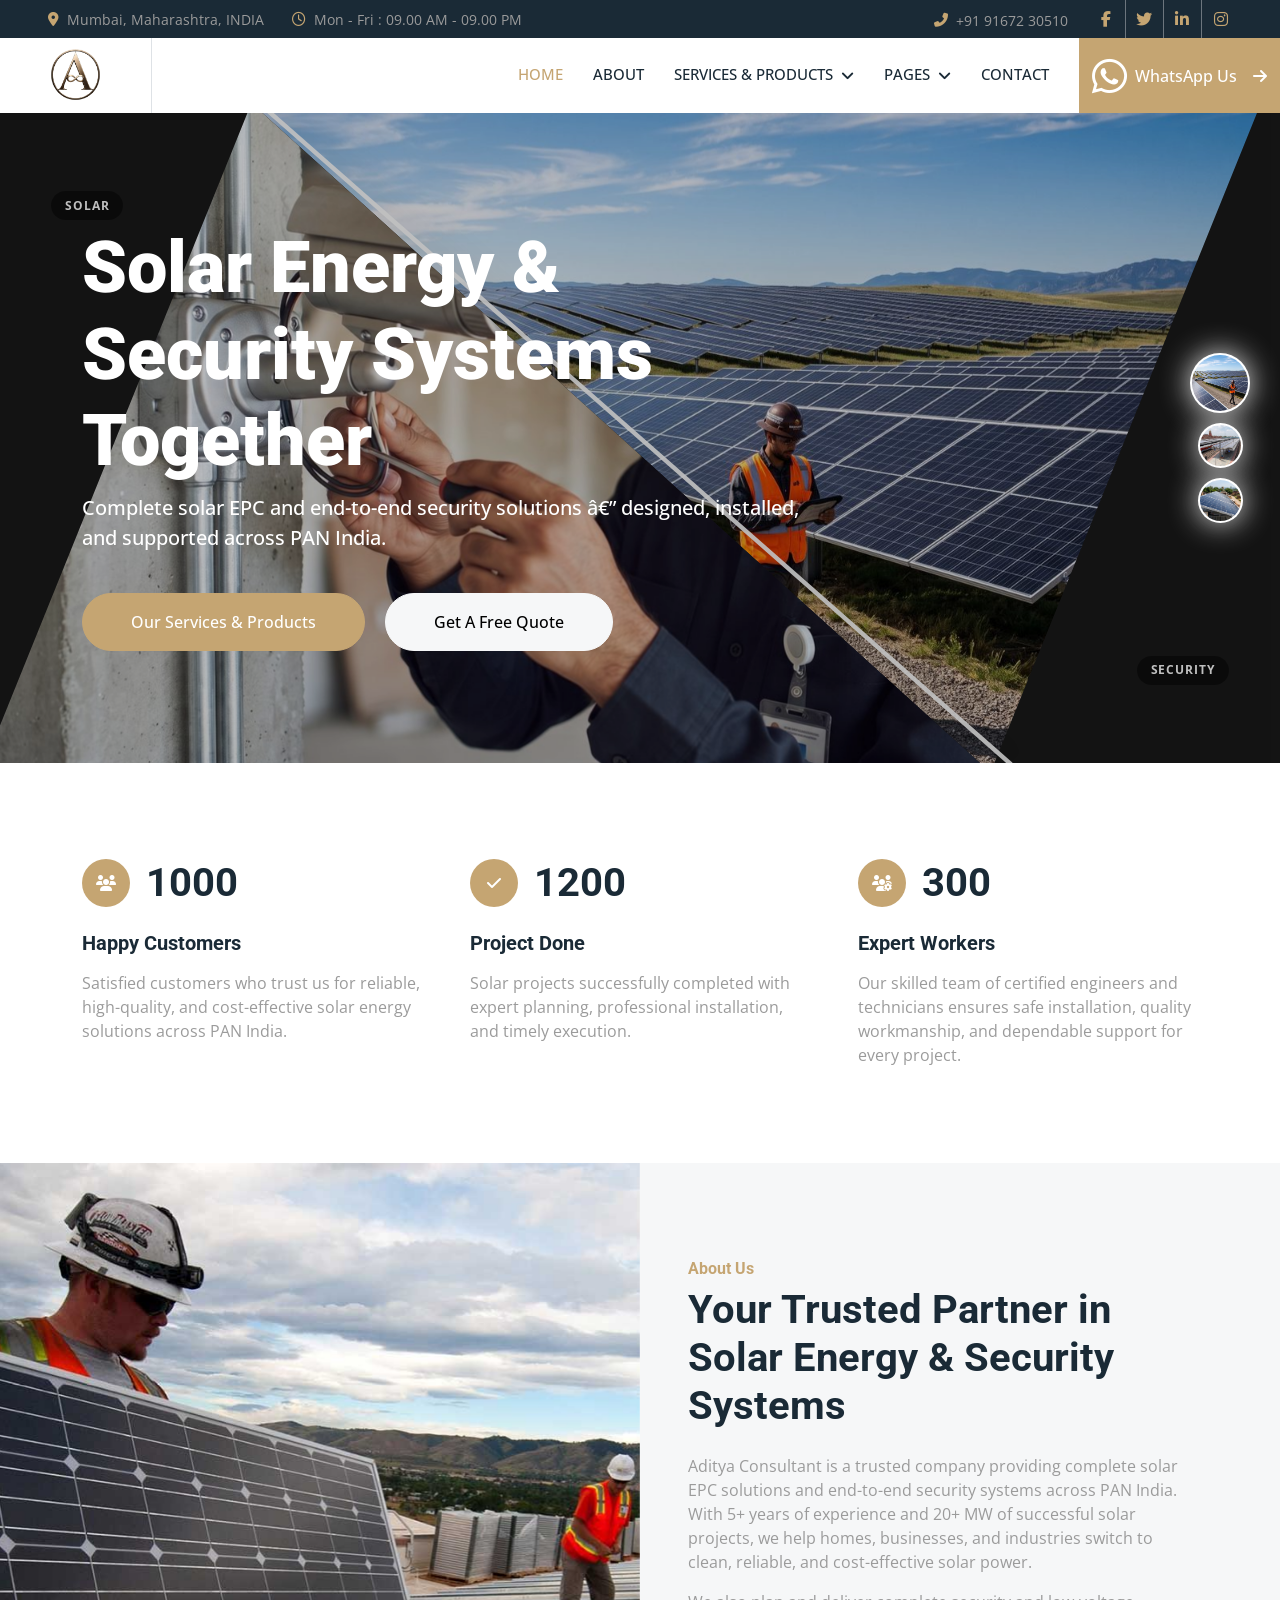
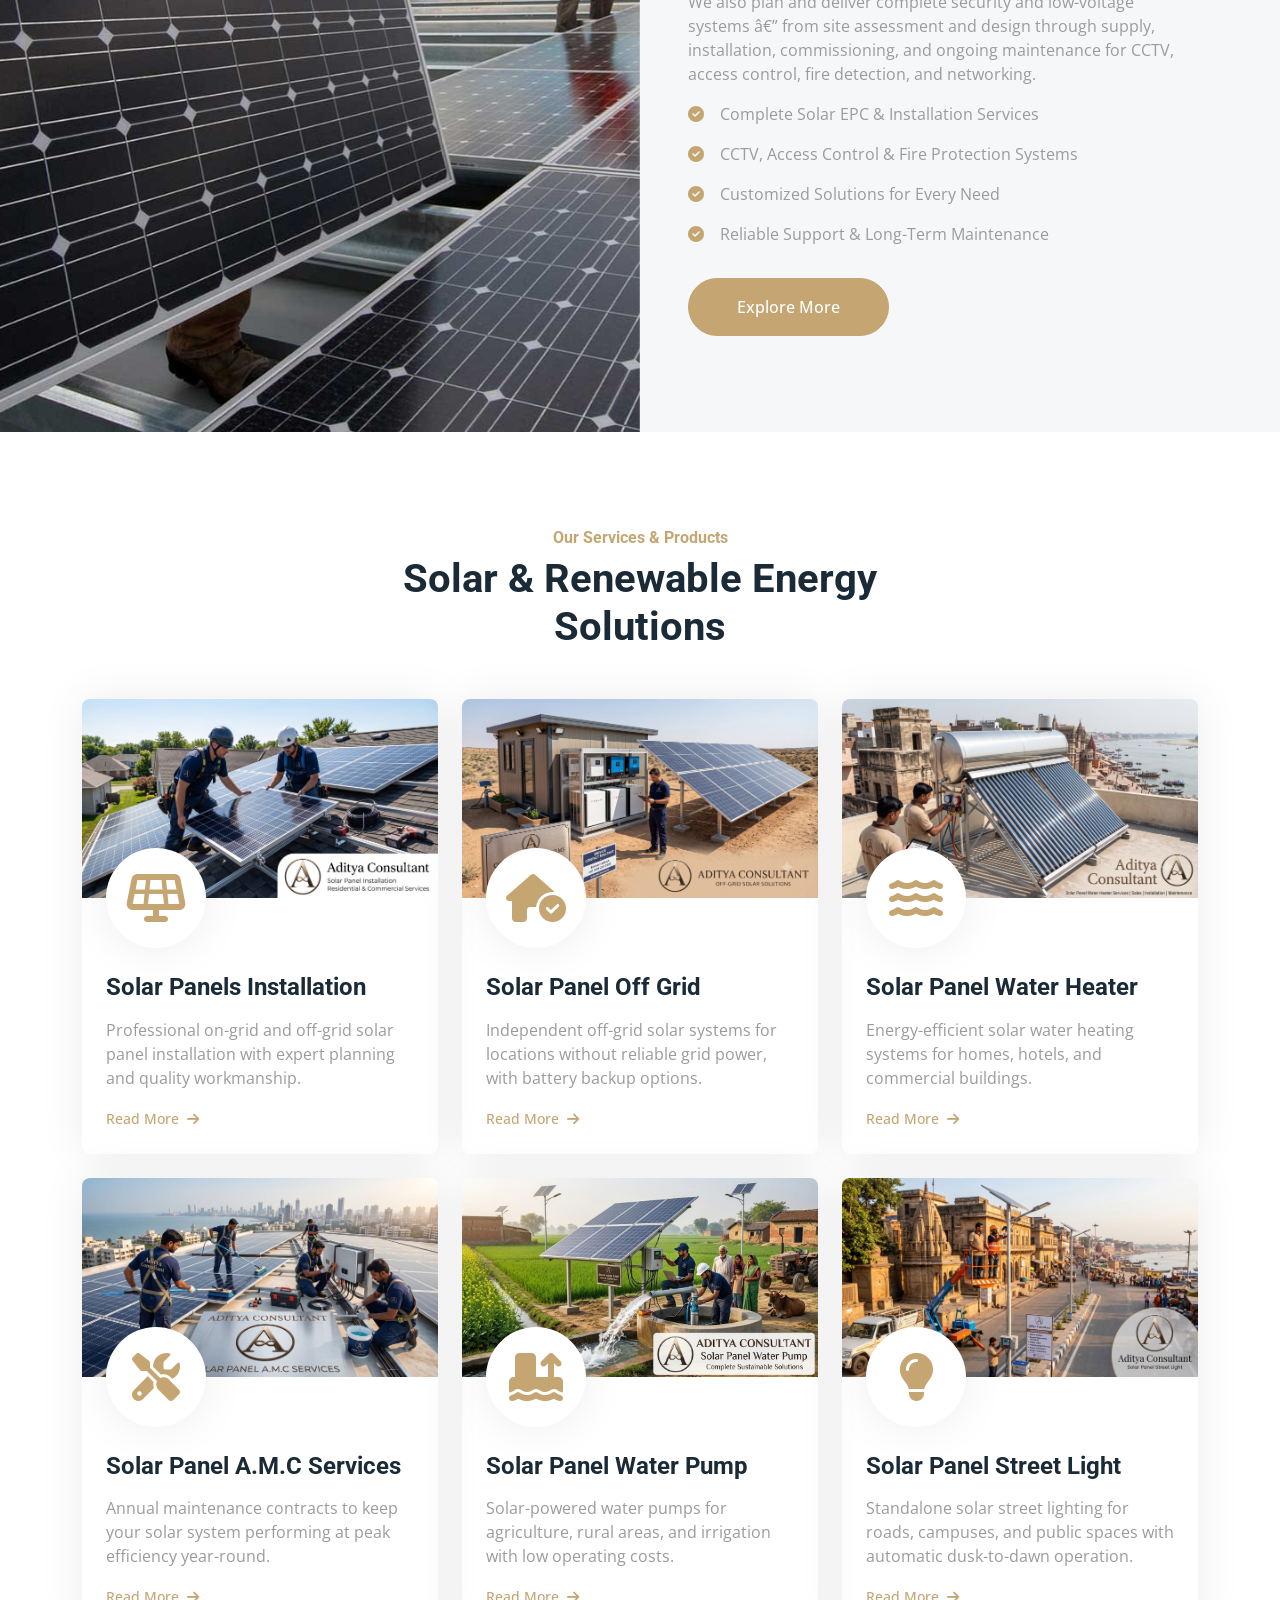
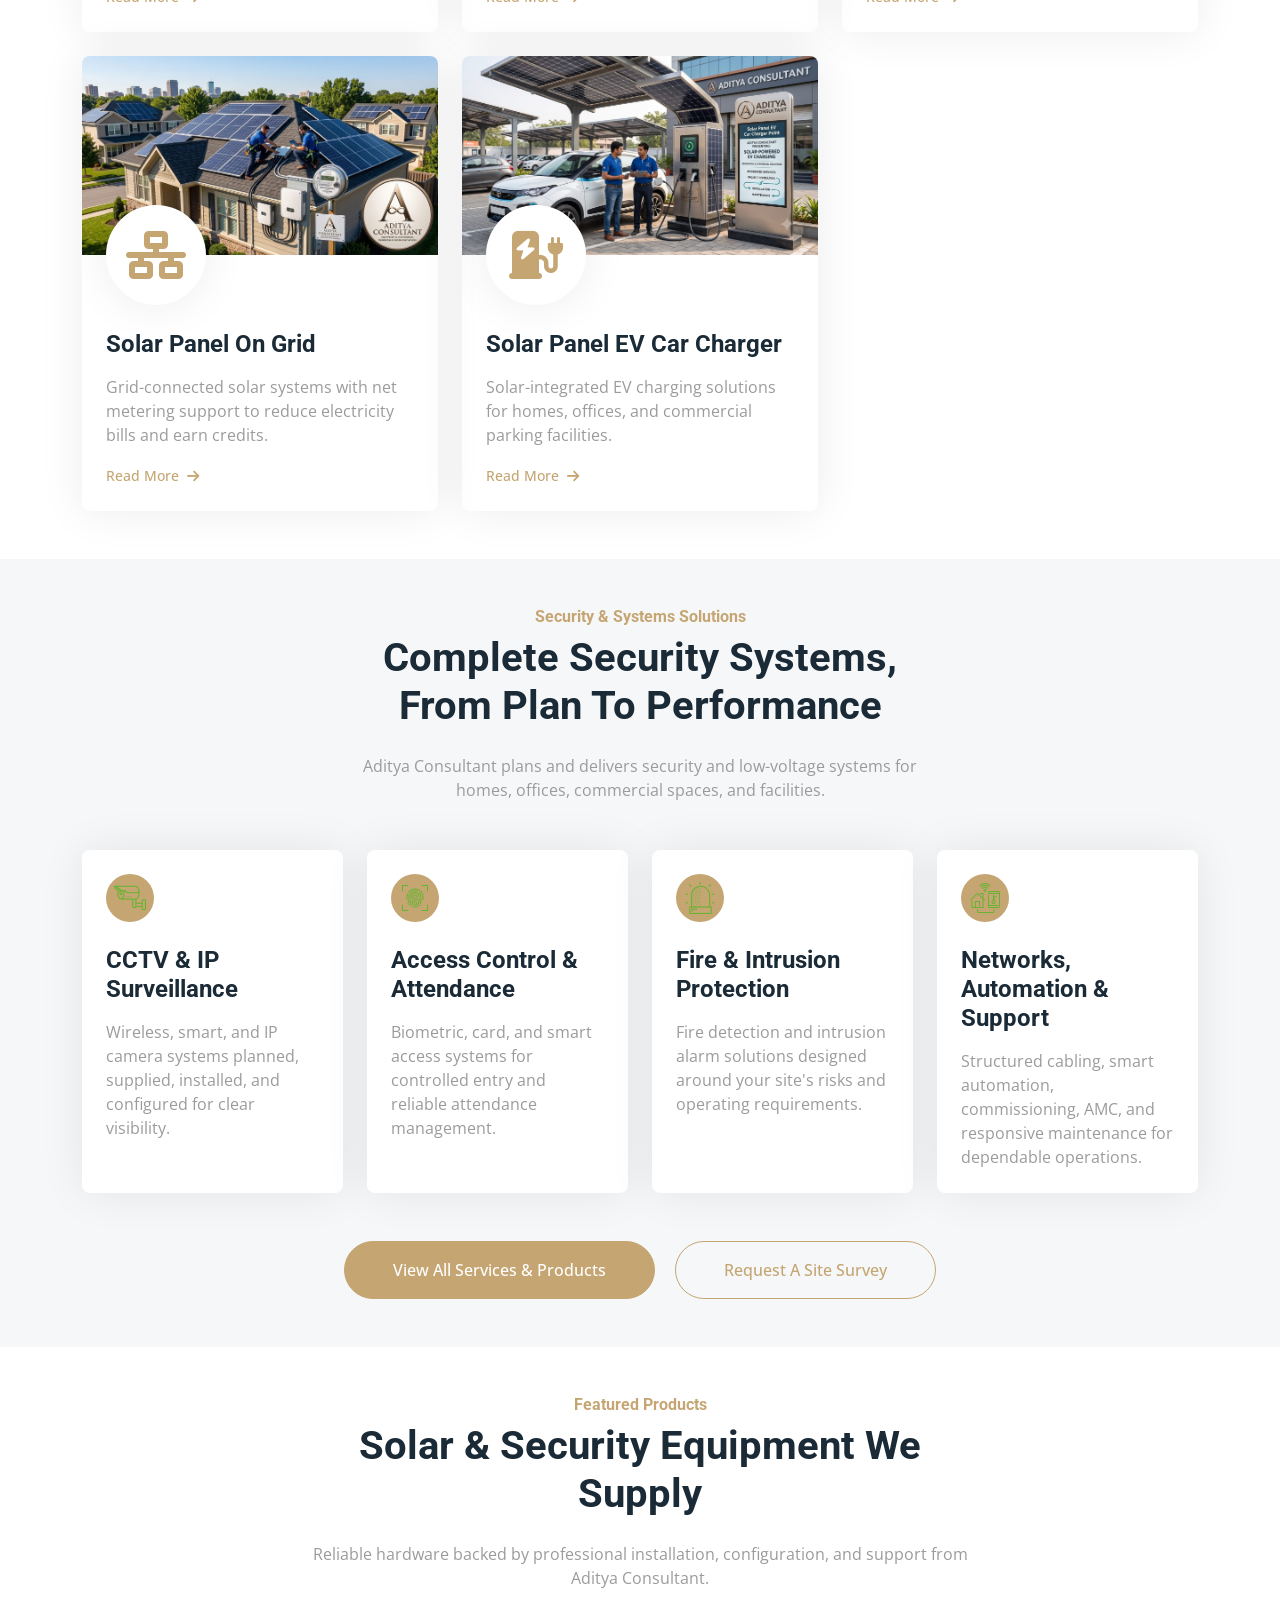
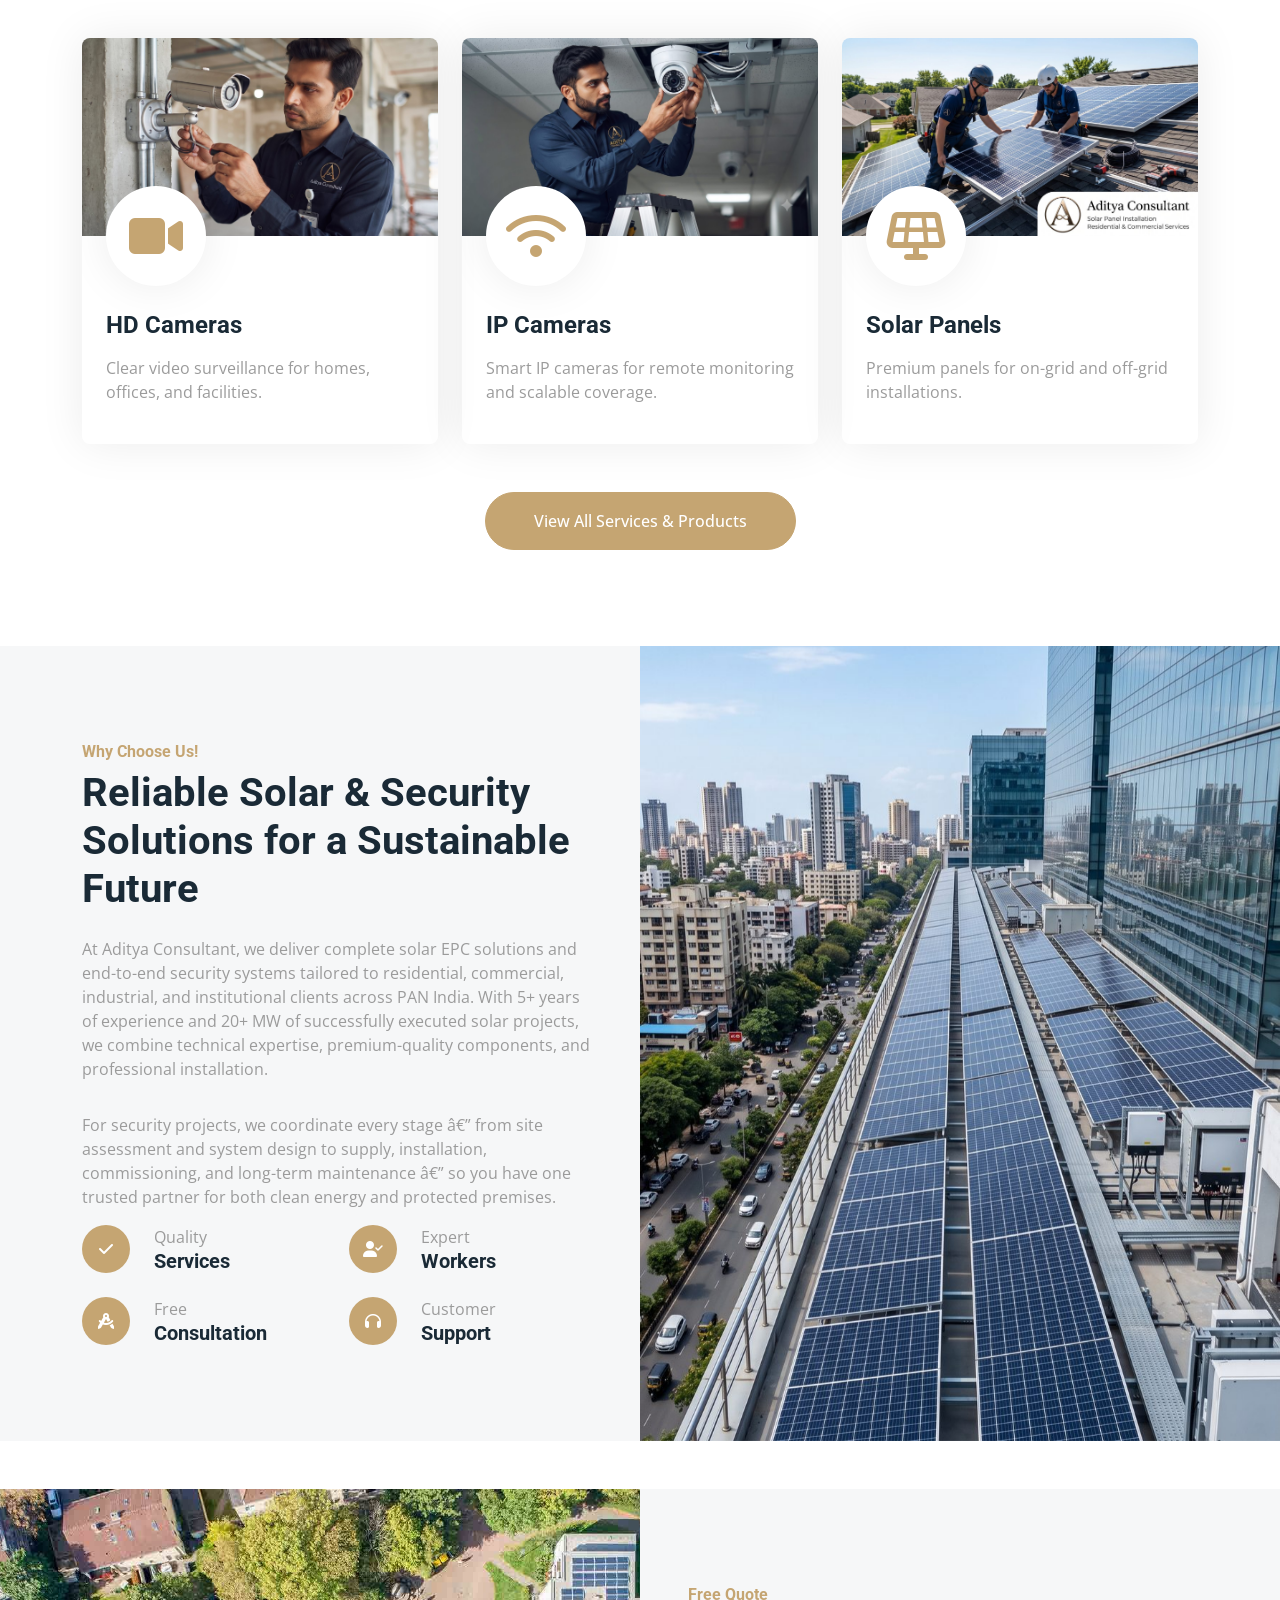
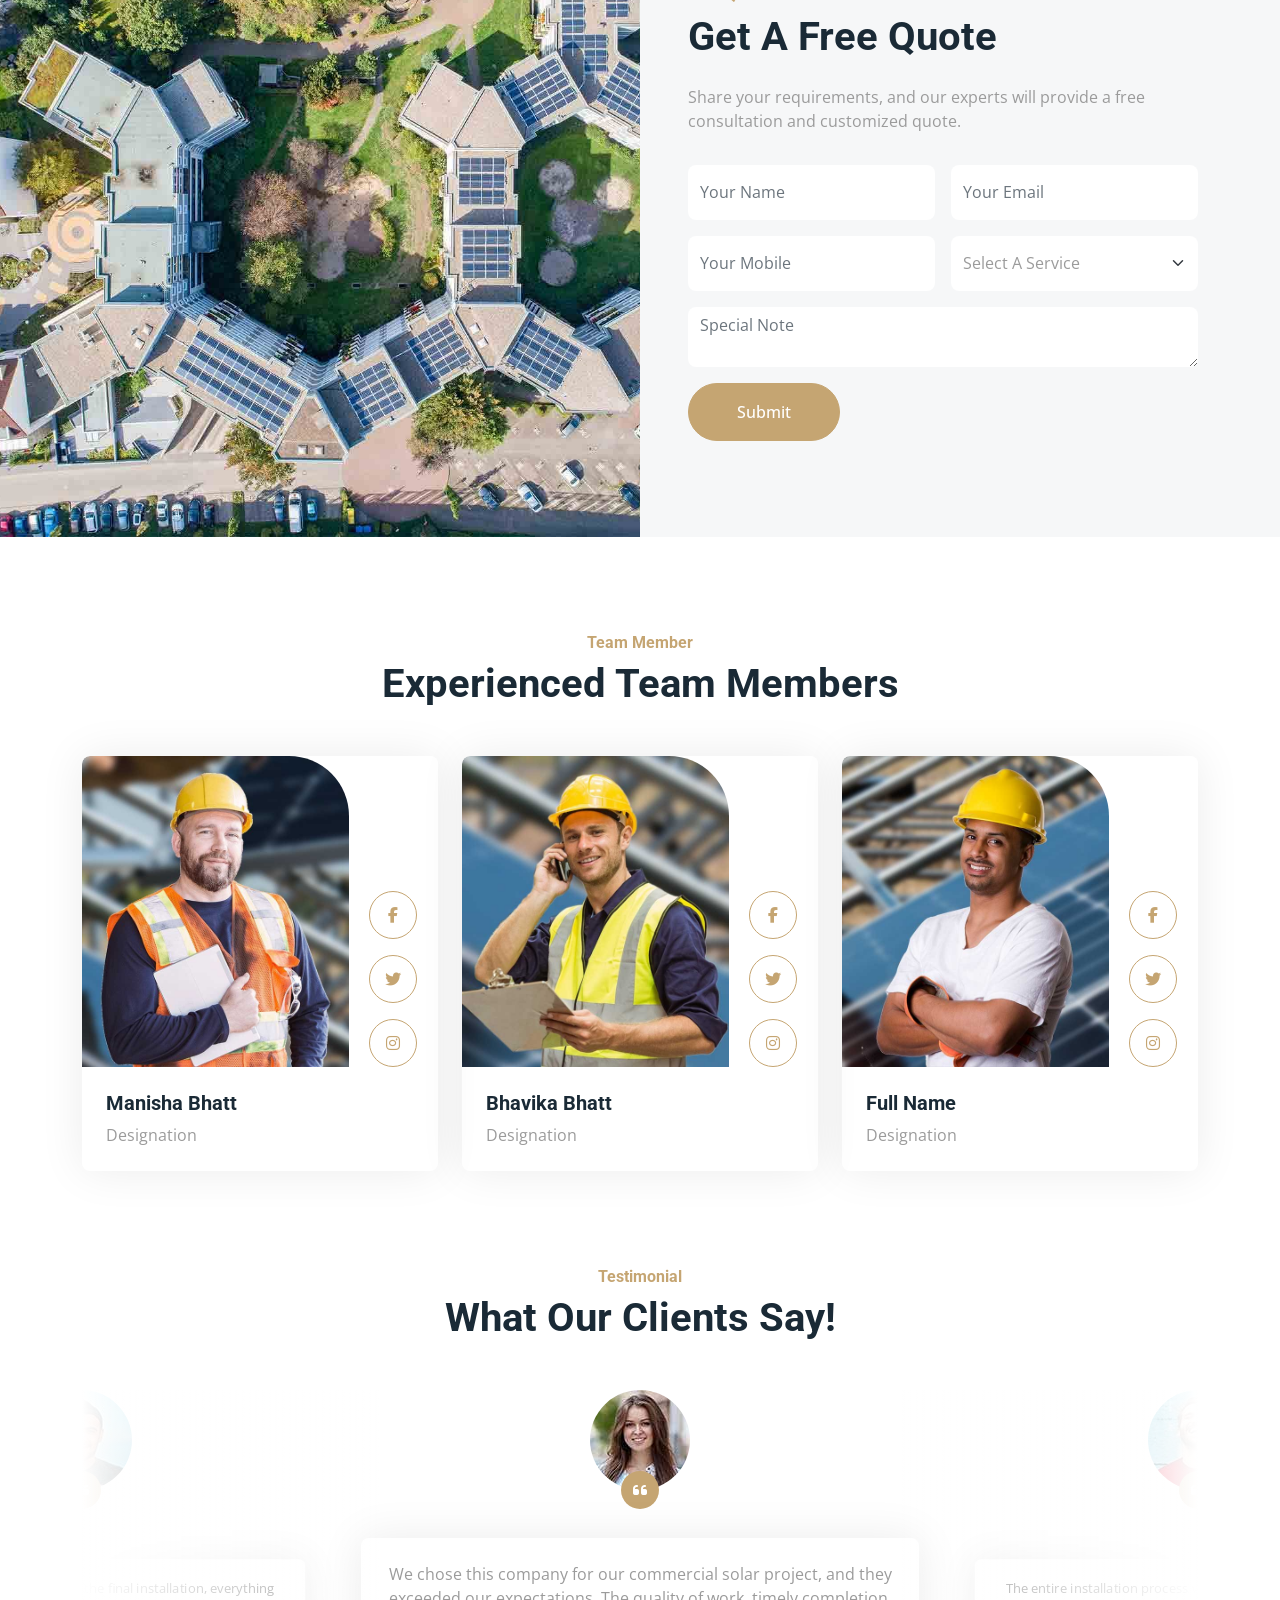
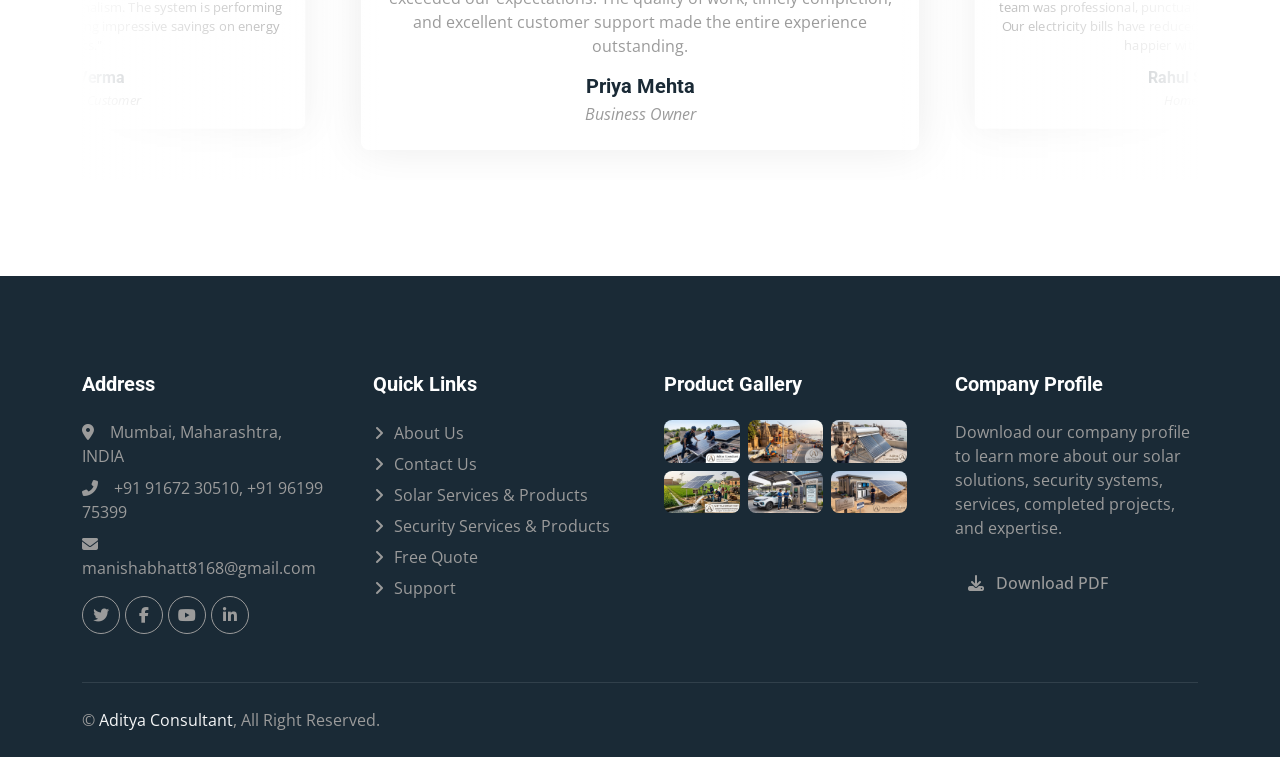
==== commit 08da29f7: "Optimize images, fix mobile buttons, and update asset references to JPEG. Co-authored-by: Cursor <cu" ====
--- a/index.html
+++ b/index.html
@@ -182,17 +182,17 @@
       <div class="owl-carousel header-carousel position-relative">
         <div
           class="owl-carousel-item position-relative"
-          data-dot="<img src='img/Solar_Panel.png'>"
+          data-dot="<img src='img/Solar_Panel.jpg'>"
         >
           <div class="carousel-diagonal-split split-60">
             <img
               class="split-half split-solar"
-              src="img/Solar_Panel.png"
+              src="img/Solar_Panel.jpg"
               alt="Solar energy solutions"
             />
             <img
               class="split-half split-security"
-              src="img/HD-Cameras.png"
+              src="img/HD-Cameras.jpg"
               alt="Security systems"
             />
             <svg
@@ -234,17 +234,17 @@
         </div>
         <div
           class="owl-carousel-item position-relative"
-          data-dot="<img src='img/Solar_Power_Railway_Station.png'>"
+          data-dot="<img src='img/Solar_Power_Railway_Station.jpg'>"
         >
           <div class="carousel-diagonal-split split-120">
             <img
               class="split-half split-solar"
-              src="img/Solar_Power_Railway_Station.png"
+              src="img/Solar_Power_Railway_Station.jpg"
               alt="Solar power projects"
             />
             <img
               class="split-half split-security"
-              src="img/IP-Cameras.png"
+              src="img/IP-Cameras.jpg"
               alt="Security for offices and facilities"
             />
             <svg
@@ -286,17 +286,17 @@
         </div>
         <div
           class="owl-carousel-item position-relative"
-          data-dot="<img src='img/Rural_Solar_Power.png'>"
+          data-dot="<img src='img/Rural_Solar_Power.jpg'>"
         >
           <div class="carousel-diagonal-split split-60">
             <img
               class="split-half split-solar"
-              src="img/Rural_Solar_Power.png"
+              src="img/Rural_Solar_Power.jpg"
               alt="Rural solar power"
             />
             <img
               class="split-half split-security"
-              src="img/DVR.png"
+              src="img/DVR.jpg"
               alt="Integrated security systems"
             />
             <svg
@@ -419,7 +419,7 @@
               </div>
               <div class="split-content-carousel-item">
                 <img
-                  src="img/HD-Cameras.png"
+                  src="img/HD-Cameras.jpg"
                   alt="Security systems installation"
                 />
               </div>
@@ -489,7 +489,7 @@
         <div class="row g-4">
           <div class="col-md-6 col-lg-4 wow fadeInUp" data-wow-delay="0.1s">
             <div class="service-item rounded overflow-hidden">
-              <img class="img-fluid" src="img/SolarInstallation.png" alt="" />
+              <img class="img-fluid" src="img/SolarInstallation.jpg" alt="" />
               <div class="position-relative p-4 pt-0">
                 <div class="service-icon">
                   <i class="fa fa-solar-panel fa-3x"></i>
@@ -507,7 +507,7 @@
           </div>
           <div class="col-md-6 col-lg-4 wow fadeInUp" data-wow-delay="0.3s">
             <div class="service-item rounded overflow-hidden">
-              <img class="img-fluid" src="img/SolarOffGrid.png" alt="" />
+              <img class="img-fluid" src="img/SolarOffGrid.jpg" alt="" />
               <div class="position-relative p-4 pt-0">
                 <div class="service-icon">
                   <i class="fa fa-house-circle-check fa-3x"></i>
@@ -525,7 +525,7 @@
           </div>
           <div class="col-md-6 col-lg-4 wow fadeInUp" data-wow-delay="0.5s">
             <div class="service-item rounded overflow-hidden">
-              <img class="img-fluid" src="img/SolarWaterHeater.png" alt="" />
+              <img class="img-fluid" src="img/SolarWaterHeater.jpg" alt="" />
               <div class="position-relative p-4 pt-0">
                 <div class="service-icon">
                   <i class="fa fa-water fa-3x"></i>
@@ -543,7 +543,7 @@
           </div>
           <div class="col-md-6 col-lg-4 wow fadeInUp" data-wow-delay="0.1s">
             <div class="service-item rounded overflow-hidden">
-              <img class="img-fluid" src="img/SolarAMCServices.png" alt="" />
+              <img class="img-fluid" src="img/SolarAMCServices.jpg" alt="" />
               <div class="position-relative p-4 pt-0">
                 <div class="service-icon">
                   <i class="fa fa-screwdriver-wrench fa-3x"></i>
@@ -579,7 +579,7 @@
           </div>
           <div class="col-md-6 col-lg-4 wow fadeInUp" data-wow-delay="0.5s">
             <div class="service-item rounded overflow-hidden">
-              <img class="img-fluid" src="img/SolarStreetLight.png" alt="" />
+              <img class="img-fluid" src="img/SolarStreetLight.jpg" alt="" />
               <div class="position-relative p-4 pt-0">
                 <div class="service-icon">
                   <i class="fa fa-lightbulb fa-3x"></i>
@@ -597,7 +597,7 @@
           </div>
           <div class="col-md-6 col-lg-4 wow fadeInUp" data-wow-delay="0.5s">
             <div class="service-item rounded overflow-hidden">
-              <img class="img-fluid" src="img/SolarOnGrid.png" alt="" />
+              <img class="img-fluid" src="img/SolarOnGrid.jpg" alt="" />
               <div class="position-relative p-4 pt-0">
                 <div class="service-icon">
                   <i class="fa fa-network-wired fa-3x"></i>
@@ -615,7 +615,7 @@
           </div>
           <div class="col-md-6 col-lg-4 wow fadeInUp" data-wow-delay="0.5s">
             <div class="service-item rounded overflow-hidden">
-              <img class="img-fluid" src="img/SolarEVCarCharger.png" alt="" />
+              <img class="img-fluid" src="img/SolarEVCarCharger.jpg" alt="" />
               <div class="position-relative p-4 pt-0">
                 <div class="service-icon">
                   <i class="fa fa-charging-station fa-3x"></i>
@@ -747,7 +747,7 @@
             <div class="service-item rounded overflow-hidden">
               <img
                 class="img-fluid"
-                src="img/HD-Cameras.png"
+                src="img/HD-Cameras.jpg"
                 alt="HD Cameras"
               />
               <div class="position-relative p-4 pt-0">
@@ -765,7 +765,7 @@
             <div class="service-item rounded overflow-hidden">
               <img
                 class="img-fluid"
-                src="img/IP-Cameras.png"
+                src="img/IP-Cameras.jpg"
                 alt="IP Cameras"
               />
               <div class="position-relative p-4 pt-0">
@@ -781,7 +781,7 @@
             <div class="service-item rounded overflow-hidden">
               <img
                 class="img-fluid"
-                src="img/SolarInstallation.png"
+                src="img/SolarInstallation.jpg"
                 alt="Solar Panels"
               />
               <div class="position-relative p-4 pt-0">
@@ -887,13 +887,13 @@
             >
               <div class="split-content-carousel-item">
                 <img
-                  src="img/feature.png"
+                  src="img/feature.jpg"
                   alt="Solar power for commercial buildings"
                 />
               </div>
               <div class="split-content-carousel-item">
                 <img
-                  src="img/IP-Cameras.png"
+                  src="img/IP-Cameras.jpg"
                   alt="Security monitoring and surveillance"
                 />
               </div>
@@ -1426,21 +1426,21 @@
               <div class="col-4">
                 <img
                   class="img-fluid rounded"
-                  src="img/SolarInstallation.png"
+                  src="img/SolarInstallation.jpg"
                   alt=""
                 />
               </div>
               <div class="col-4">
                 <img
                   class="img-fluid rounded"
-                  src="img/SolarStreetLight.png"
+                  src="img/SolarStreetLight.jpg"
                   alt=""
                 />
               </div>
               <div class="col-4">
                 <img
                   class="img-fluid rounded"
-                  src="img/SolarWaterHeater.png"
+                  src="img/SolarWaterHeater.jpg"
                   alt=""
                 />
               </div>
@@ -1454,14 +1454,14 @@
               <div class="col-4">
                 <img
                   class="img-fluid rounded"
-                  src="img/SolarEVCarCharger.png"
+                  src="img/SolarEVCarCharger.jpg"
                   alt=""
                 />
               </div>
               <div class="col-4">
                 <img
                   class="img-fluid rounded"
-                  src="img/SolarOffGrid.png"
+                  src="img/SolarOffGrid.jpg"
                   alt=""
                 />
               </div>
--- a/css/style.css
+++ b/css/style.css
@@ -299,13 +299,79 @@
     min-height: 500px;
   }
 
+  .header-carousel .owl-carousel-item h1.display-2 {
+    font-size: clamp(1.35rem, 5.5vw, 2rem);
+    line-height: 1.2;
+    margin-bottom: 0.75rem;
+  }
+
   .header-carousel .owl-carousel-item p {
-    font-size: 16px !important;
+    font-size: 0.9rem !important;
+    margin-bottom: 0.75rem !important;
+    padding-bottom: 0 !important;
+  }
+
+  .header-carousel .owl-carousel-inner .btn.rounded-pill {
+    padding: 0.45rem 1rem !important;
+    font-size: 0.8125rem !important;
+    line-height: 1.25;
+    margin: 0 0.35rem 0.45rem 0 !important;
+    width: auto;
+    max-width: 100%;
+    display: inline-block;
+    white-space: normal;
+    text-align: center;
   }
 
   .carousel-split-label {
     font-size: 0.65rem;
     padding: 0.25rem 0.6rem;
+  }
+
+  .btn.rounded-pill.py-3.px-5 {
+    padding: 0.5rem 1.15rem !important;
+    font-size: 0.875rem !important;
+    line-height: 1.3;
+    width: auto;
+    max-width: 100%;
+    display: inline-block;
+    white-space: normal;
+  }
+
+  .btn.rounded-pill.py-3.px-5.me-3 {
+    margin-right: 0.4rem !important;
+    margin-bottom: 0.45rem;
+  }
+}
+
+@media (max-width: 576px) {
+  .header-carousel .owl-carousel-item h1.display-2 {
+    font-size: 1.25rem;
+  }
+
+  .header-carousel .owl-carousel-inner .btn.rounded-pill {
+    padding: 0.4rem 0.85rem !important;
+    font-size: 0.75rem !important;
+  }
+
+  .btn.rounded-pill.py-3.px-5 {
+    padding: 0.45rem 1rem !important;
+    font-size: 0.8125rem !important;
+  }
+
+  .header-carousel .owl-dots {
+    right: 10px;
+    width: 44px;
+  }
+
+  .header-carousel .owl-dots .owl-dot {
+    width: 34px;
+    height: 34px;
+  }
+
+  .header-carousel .owl-dots .owl-dot.active {
+    width: 42px;
+    height: 42px;
   }
 }
 
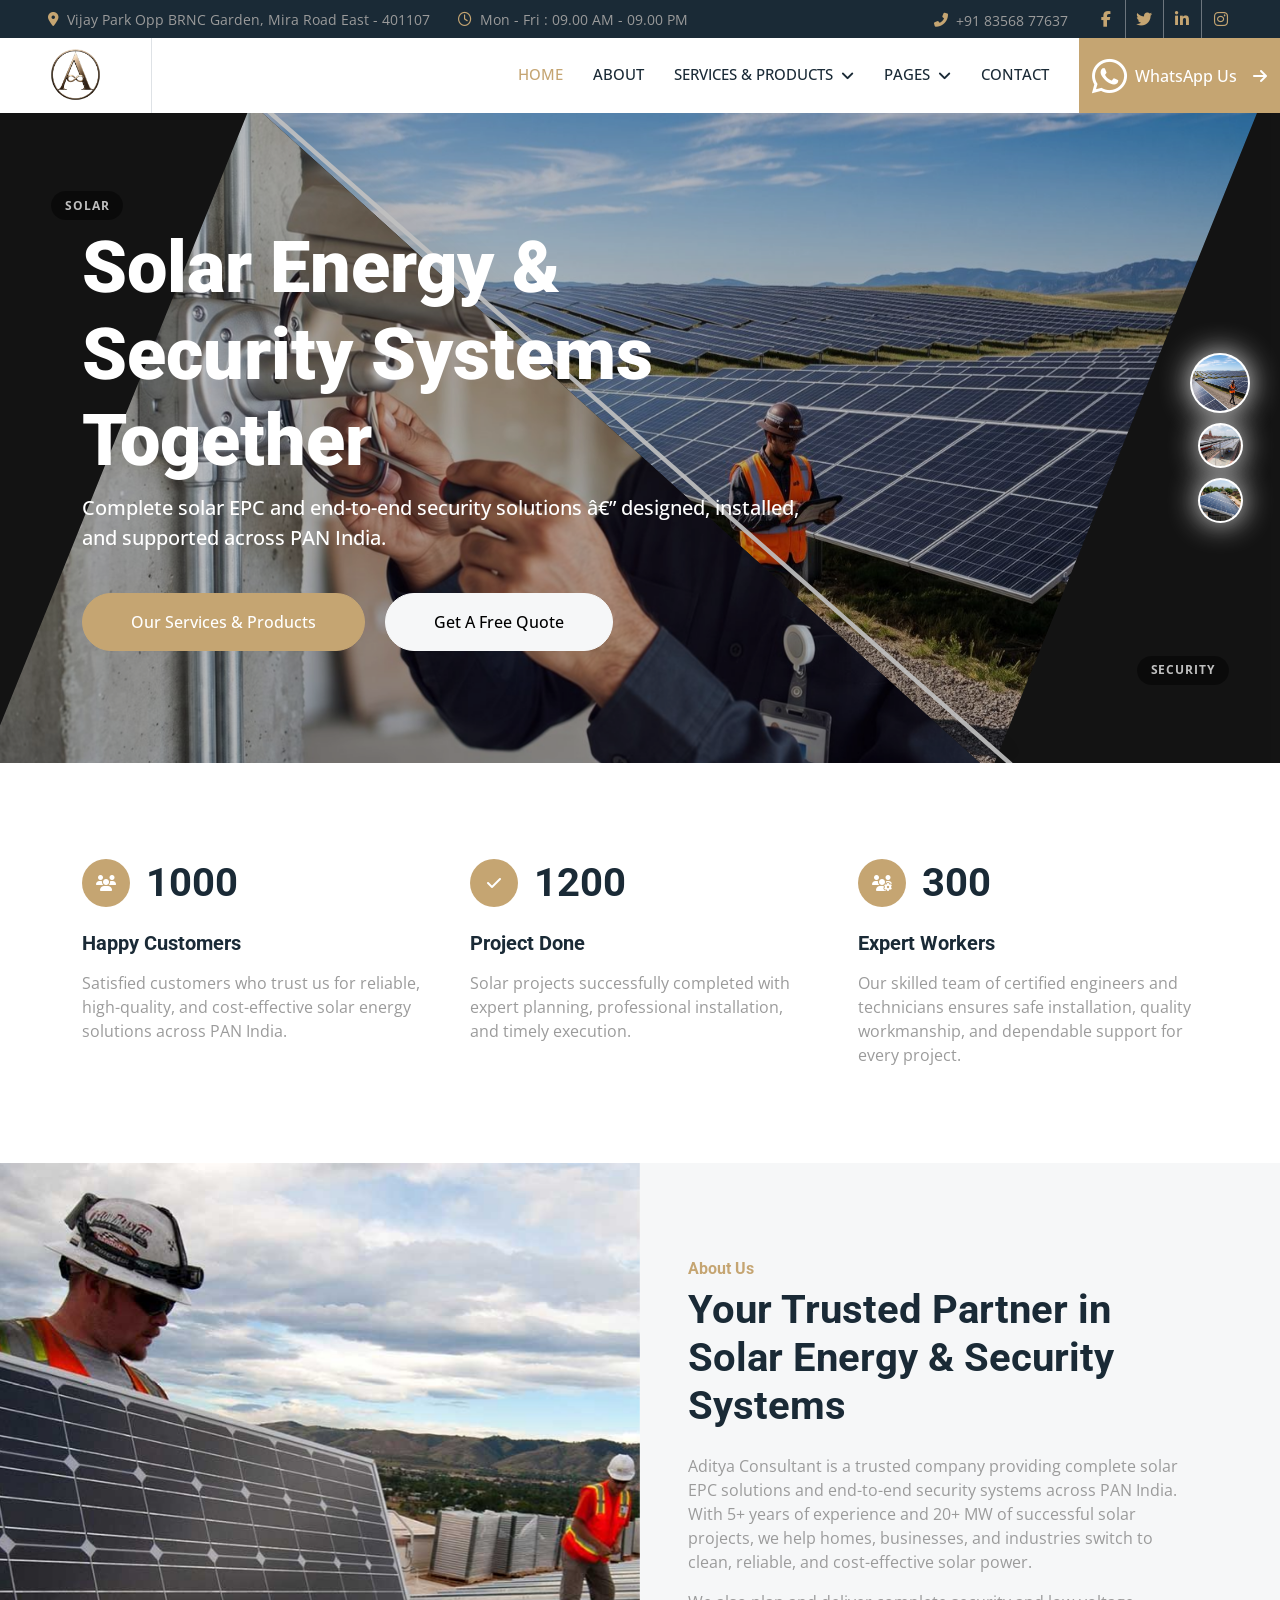
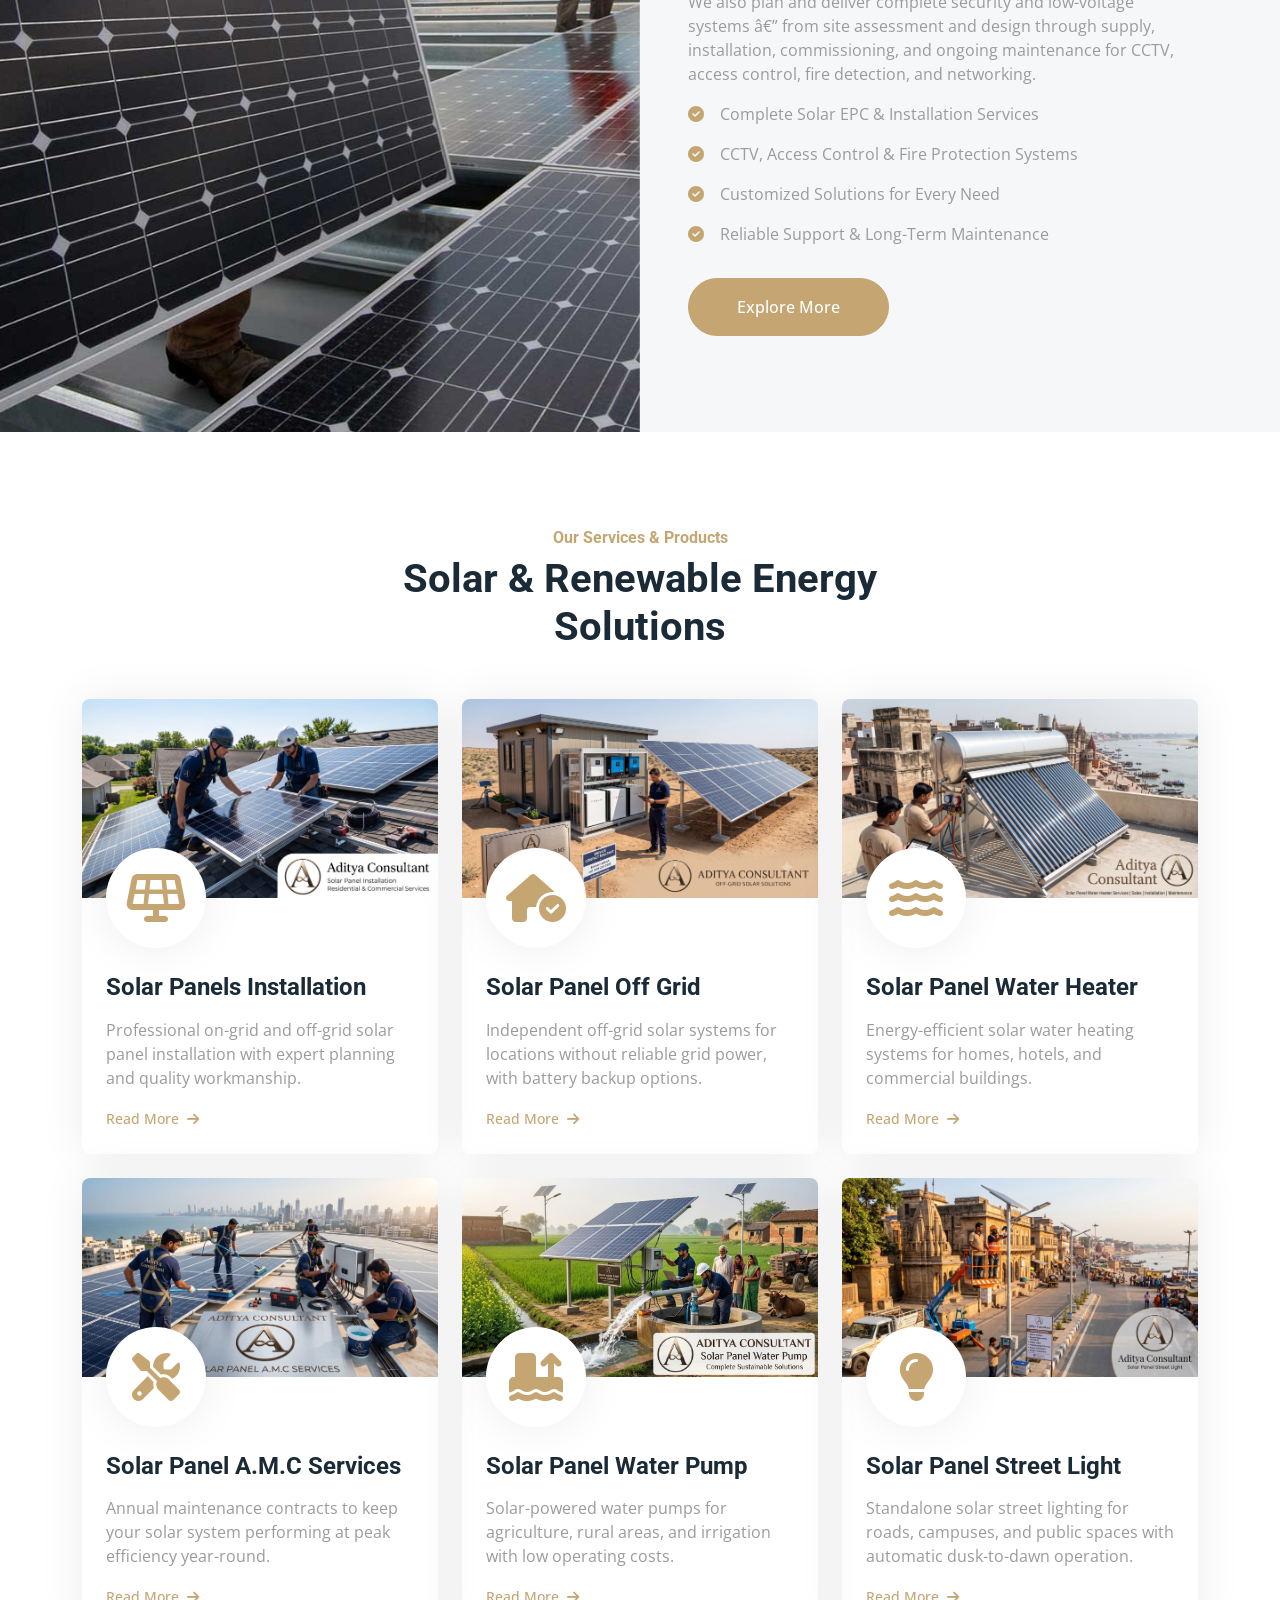
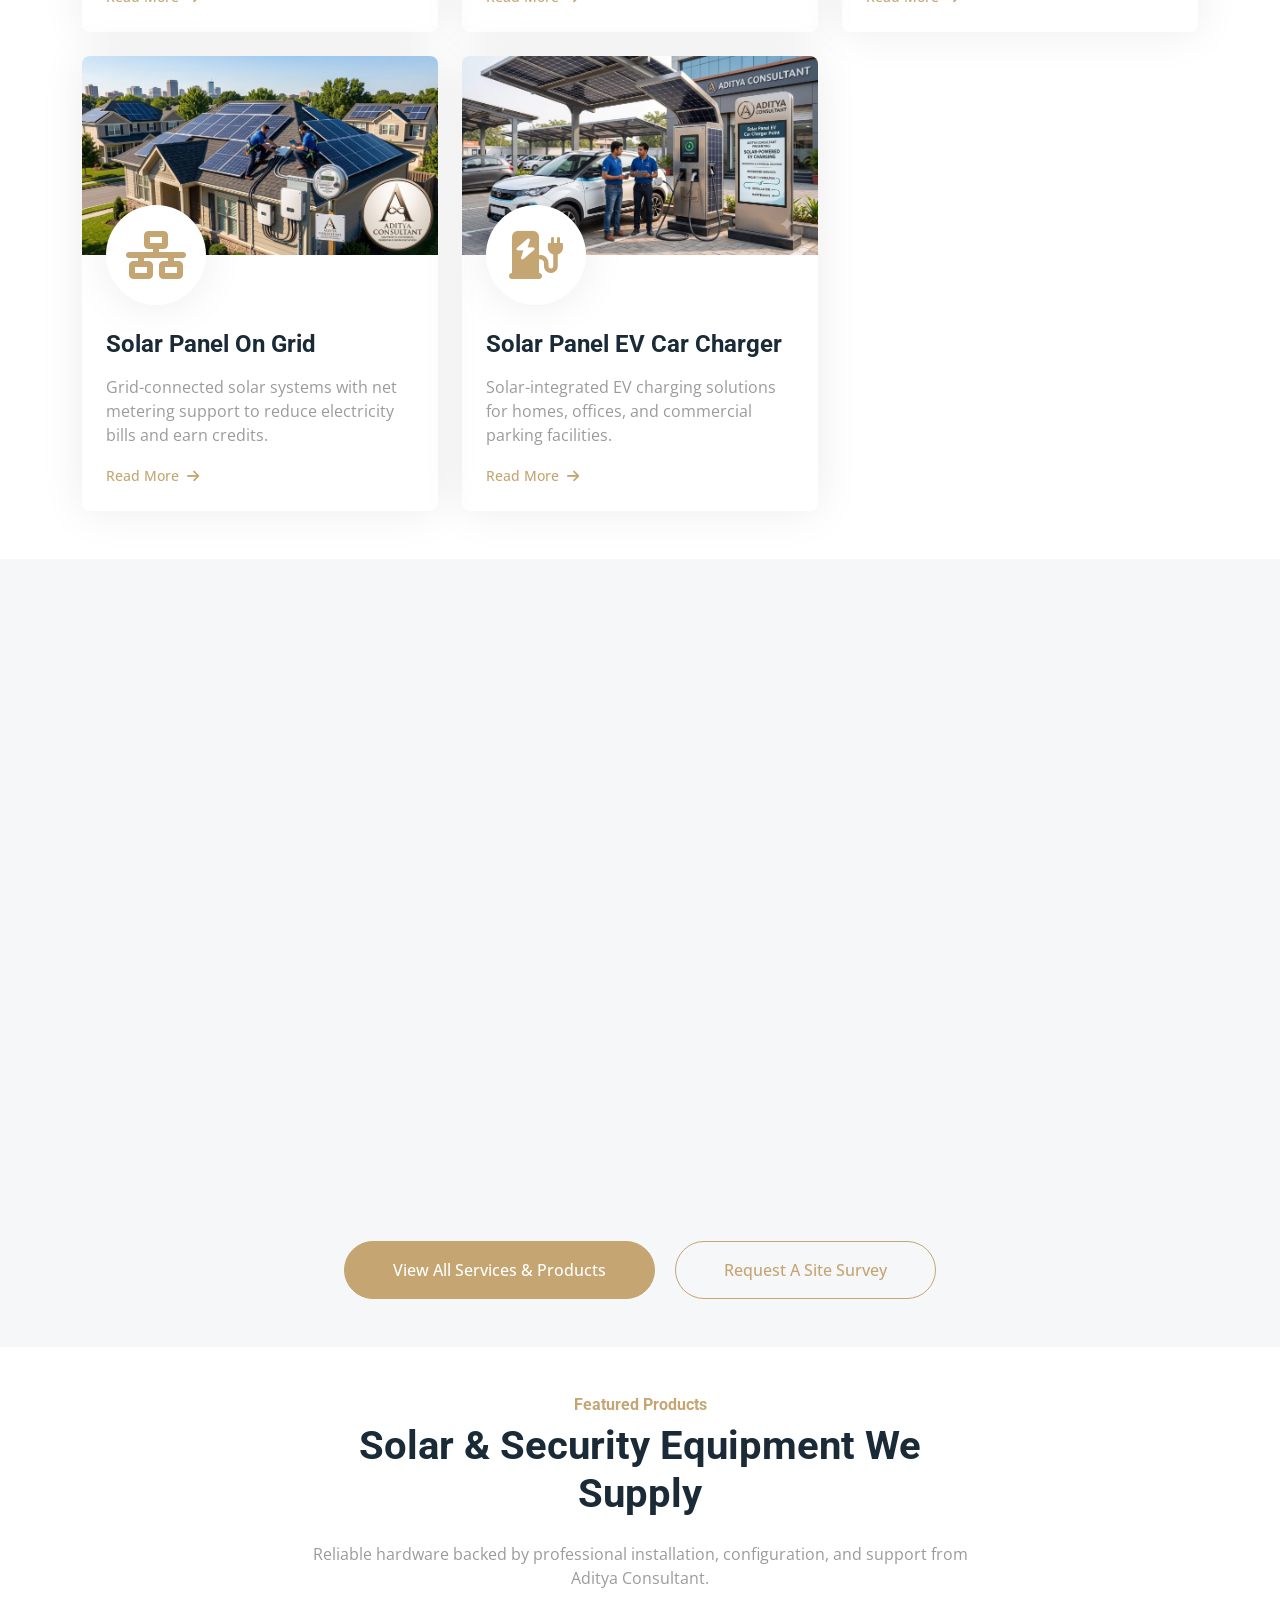
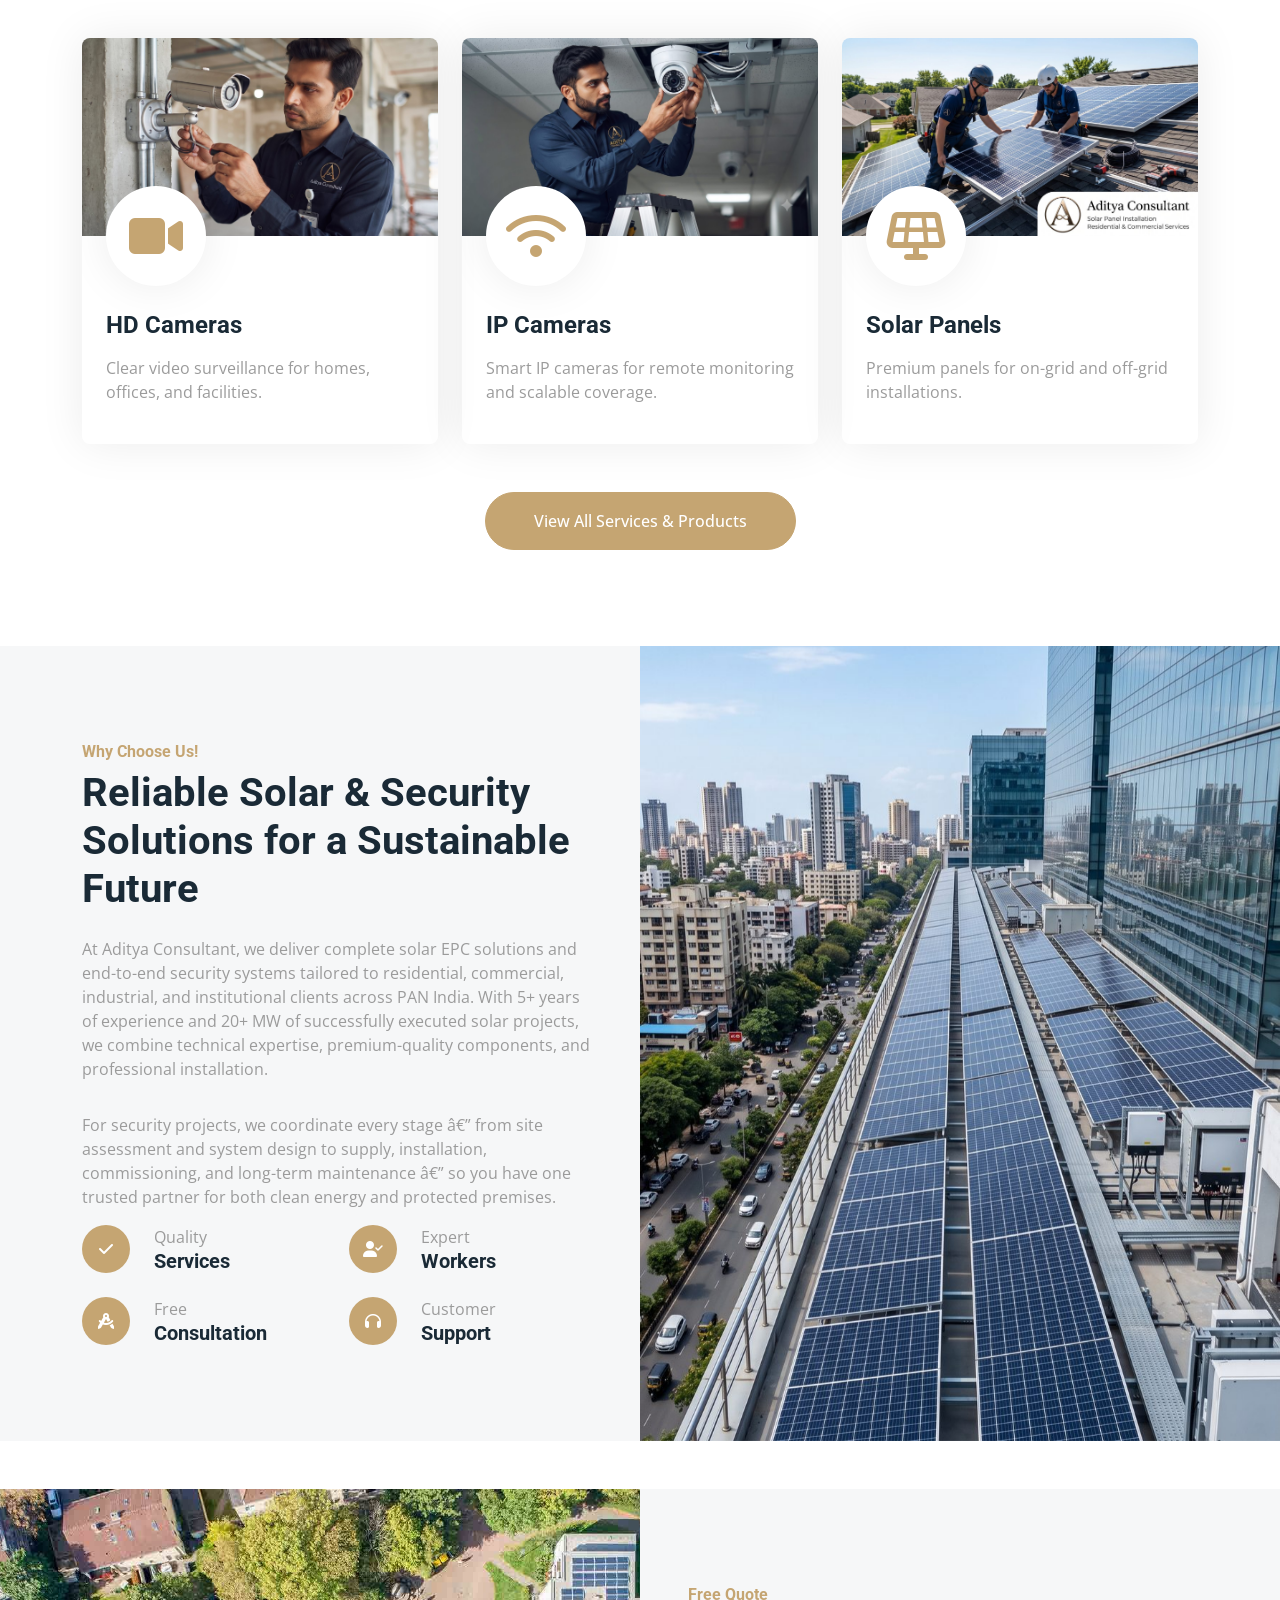
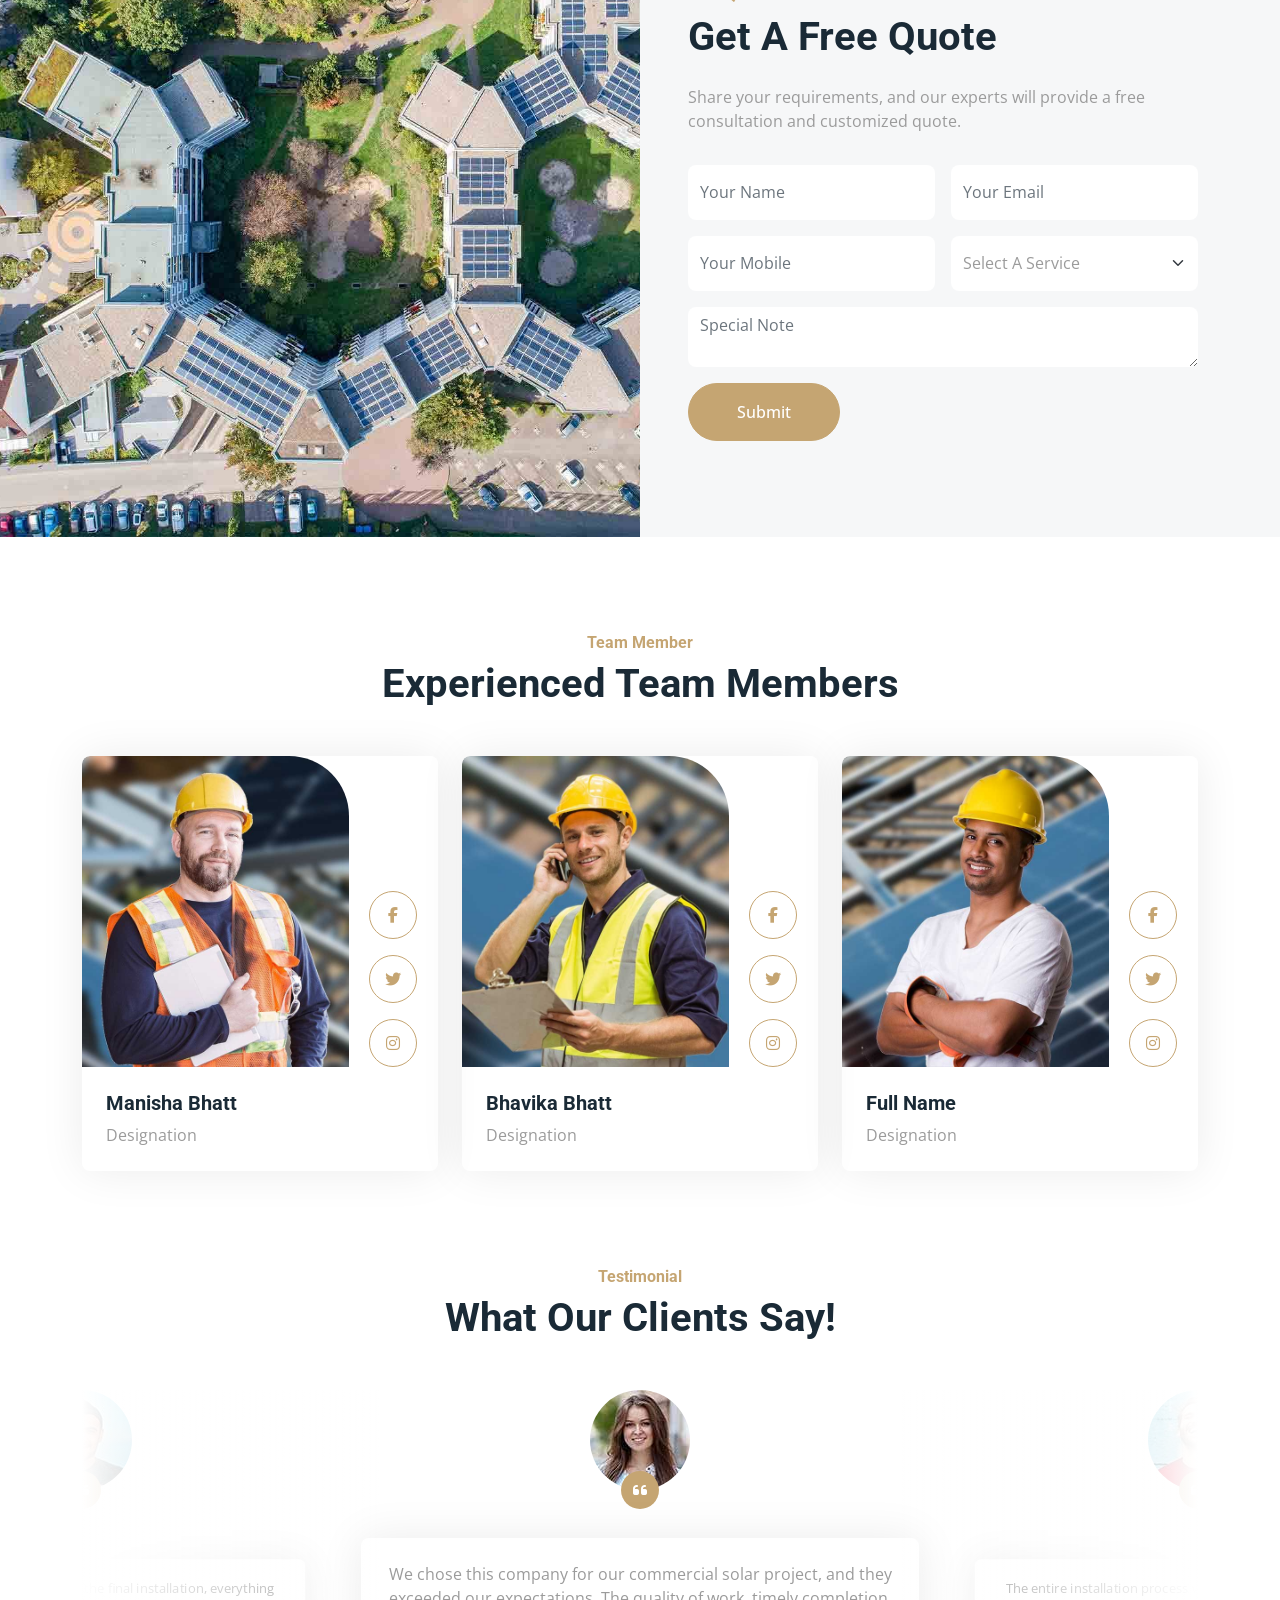
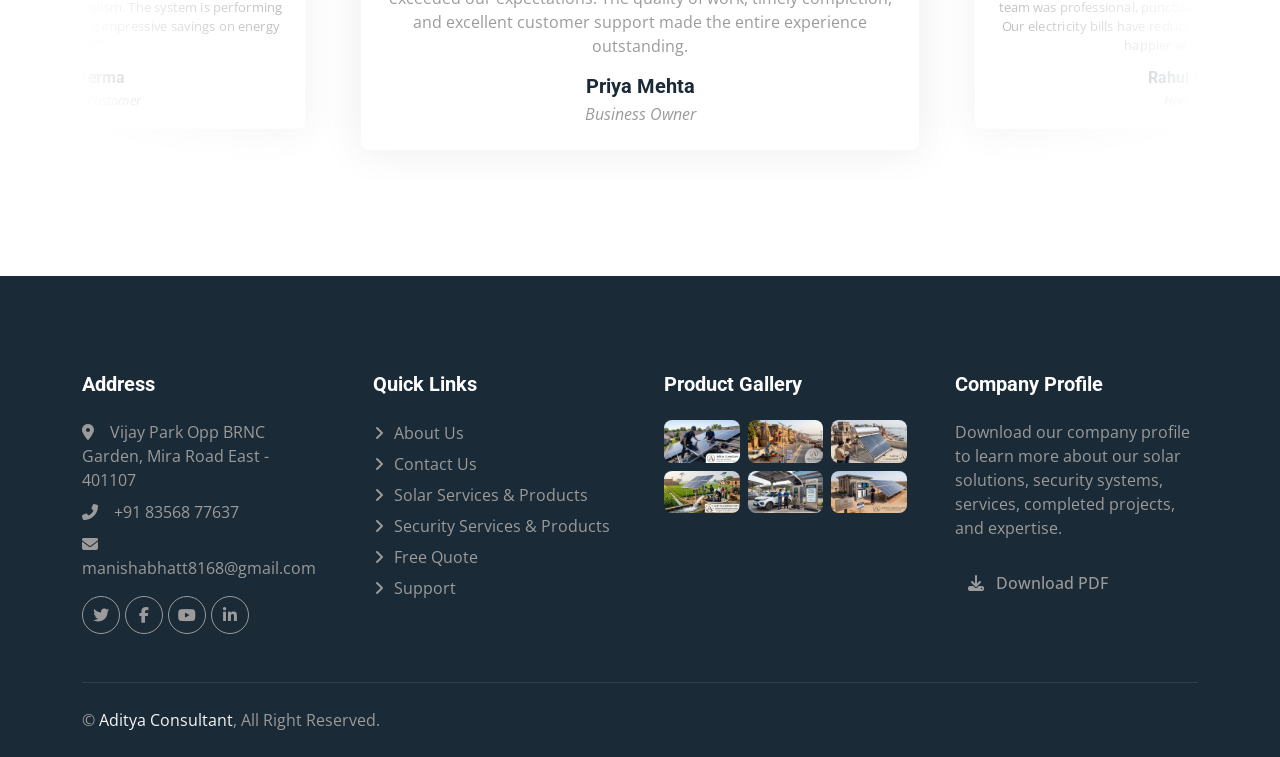
==== commit a4cad321: "Update contact details: new phone and Mira Road address. Replace +91 91672 30510 / +91 96199 75399 w" ====
--- a/index.html
+++ b/index.html
@@ -68,7 +68,7 @@
         <div class="col-lg-7 px-5 text-start">
           <div class="h-100 d-inline-flex align-items-center me-4">
             <small class="fa fa-map-marker-alt text-primary me-2"></small>
-            <small>Mumbai, Maharashtra, INDIA</small>
+            <small>Vijay Park Opp BRNC Garden, Mira Road East - 401107</small>
           </div>
           <div class="h-100 d-inline-flex align-items-center">
             <small class="far fa-clock text-primary me-2"></small>
@@ -78,7 +78,7 @@
         <div class="col-lg-5 px-5 text-end">
           <div class="h-100 d-inline-flex align-items-center me-4">
             <small class="fa fa-phone-alt text-primary me-2"></small>
-            <small>+91 91672 30510</small>
+            <small>+91 83568 77637</small>
           </div>
           <div class="h-100 d-inline-flex align-items-center mx-n2">
             <a
@@ -166,7 +166,7 @@
         </div>
 
         <a
-          href="https://web.whatsapp.com/send?text=Hi!&phone=9167230510"
+          href="https://web.whatsapp.com/send?text=Hi!&phone=918356877637"
           target="Hi!"
           class="btn btn-primary rounded-0 py-1 px-lg-6 d-none d-lg-flex align-items-center justify-content-center"
           ><i class="fa-brands fa-whatsapp fs-1 me-2"></i> WhatsApp Us<i
@@ -1381,12 +1381,10 @@
           <div class="col-lg-3 col-md-6">
             <h5 class="text-white mb-4">Address</h5>
             <p class="mb-2">
-              <i class="fa fa-map-marker-alt me-3"></i>Mumbai, Maharashtra,
-              INDIA
+              <i class="fa fa-map-marker-alt me-3"></i>Vijay Park Opp BRNC Garden, Mira Road East - 401107
             </p>
             <p class="mb-2">
-              <i class="fa fa-phone-alt me-3"></i>+91 91672 30510, +91 96199
-              75399
+              <i class="fa fa-phone-alt me-3"></i>+91 83568 77637
             </p>
             <p class="mb-2">
               <i class="fa fa-envelope me-3"></i>manishabhatt8168@gmail.com
--- a/css/style.css
+++ b/css/style.css
@@ -172,12 +172,7 @@
 
 /* 60° / 120° diagonal — shared coords, mirrored on split-120 */
 .carousel-diagonal-split.split-60 .split-solar {
-  clip-path: polygon(
-    0 0,
-    100% 0,
-    var(--split-bottom) 100%,
-    var(--split-top) 0
-  );
+  clip-path: polygon(0 0, 100% 0, var(--split-bottom) 100%, var(--split-top) 0);
 }
 
 .carousel-diagonal-split.split-60 .split-security {
@@ -195,12 +190,7 @@
 }
 
 .carousel-diagonal-split.split-120 .split-solar {
-  clip-path: polygon(
-    0 0,
-    var(--split-top) 0,
-    var(--split-bottom) 100%,
-    0 100%
-  );
+  clip-path: polygon(0 0, var(--split-top) 0, var(--split-bottom) 100%, 0 100%);
 }
 
 .carousel-diagonal-split.split-120 .split-security {
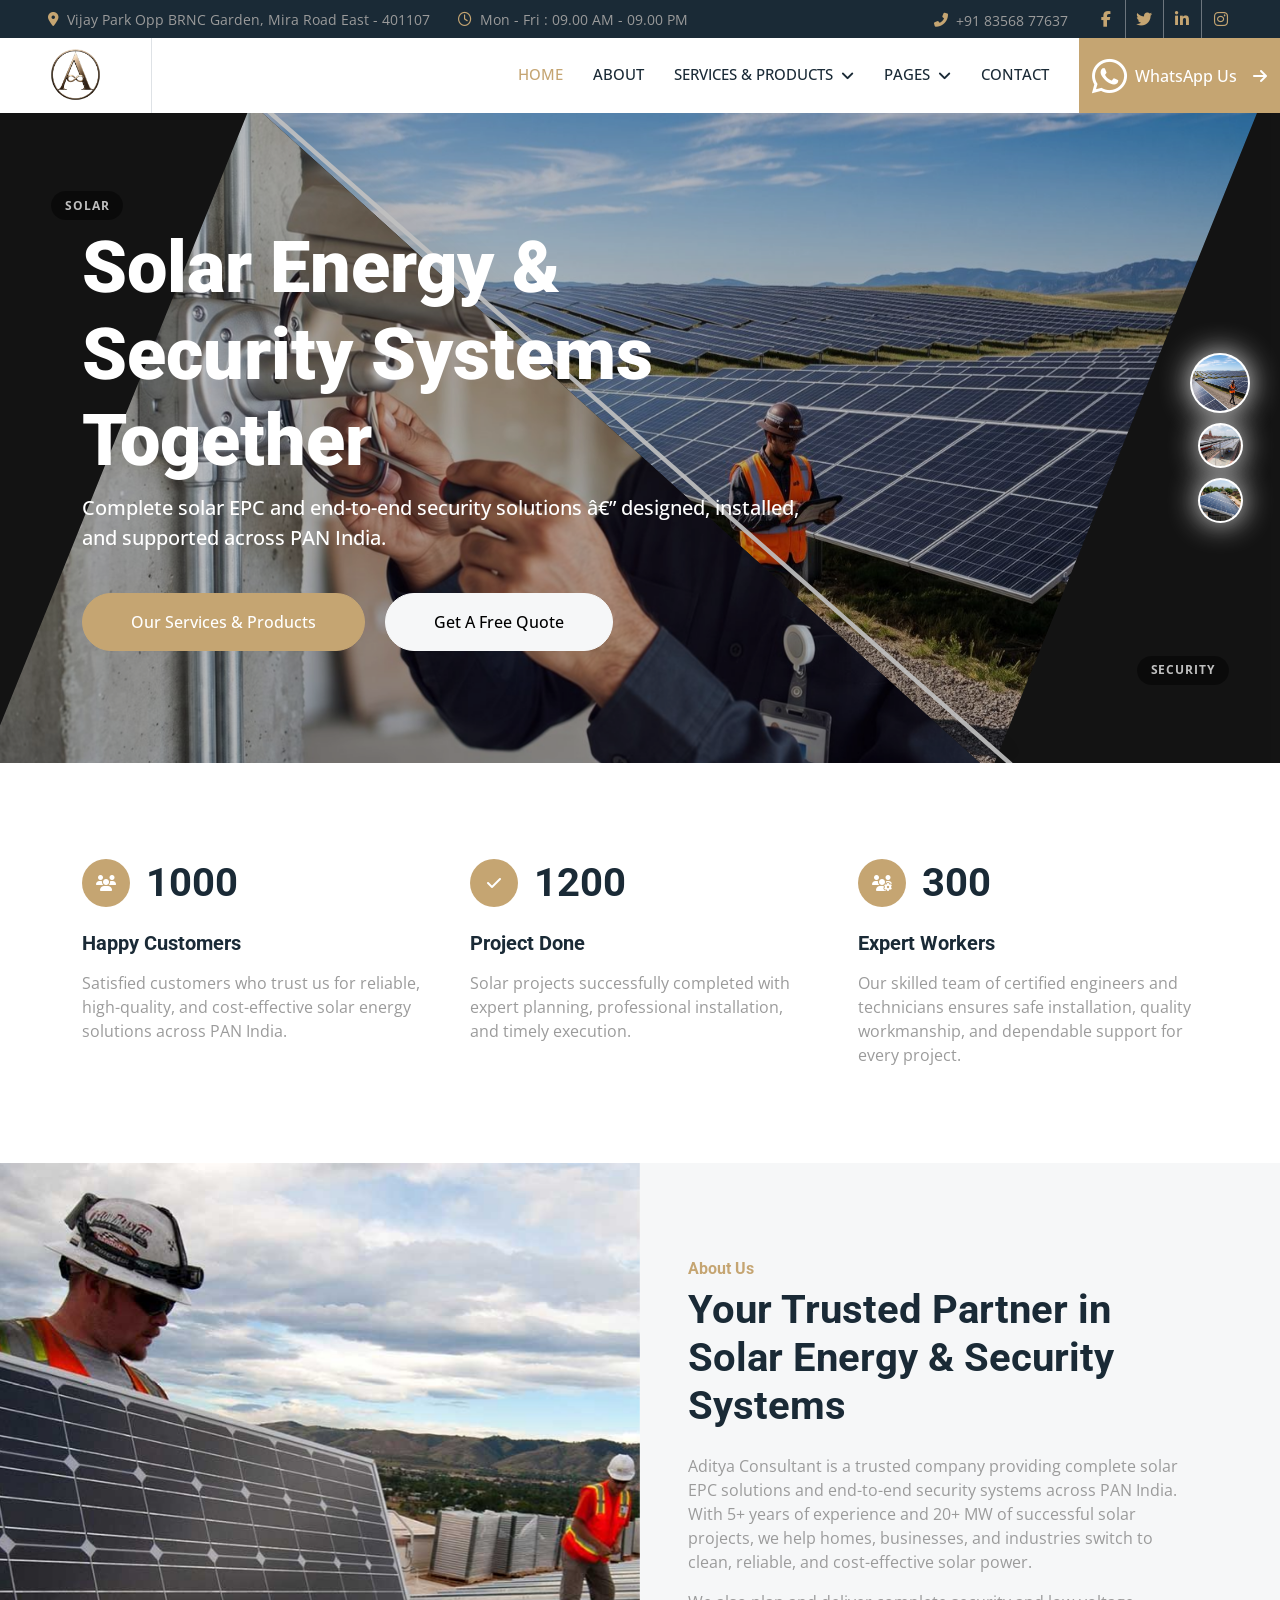
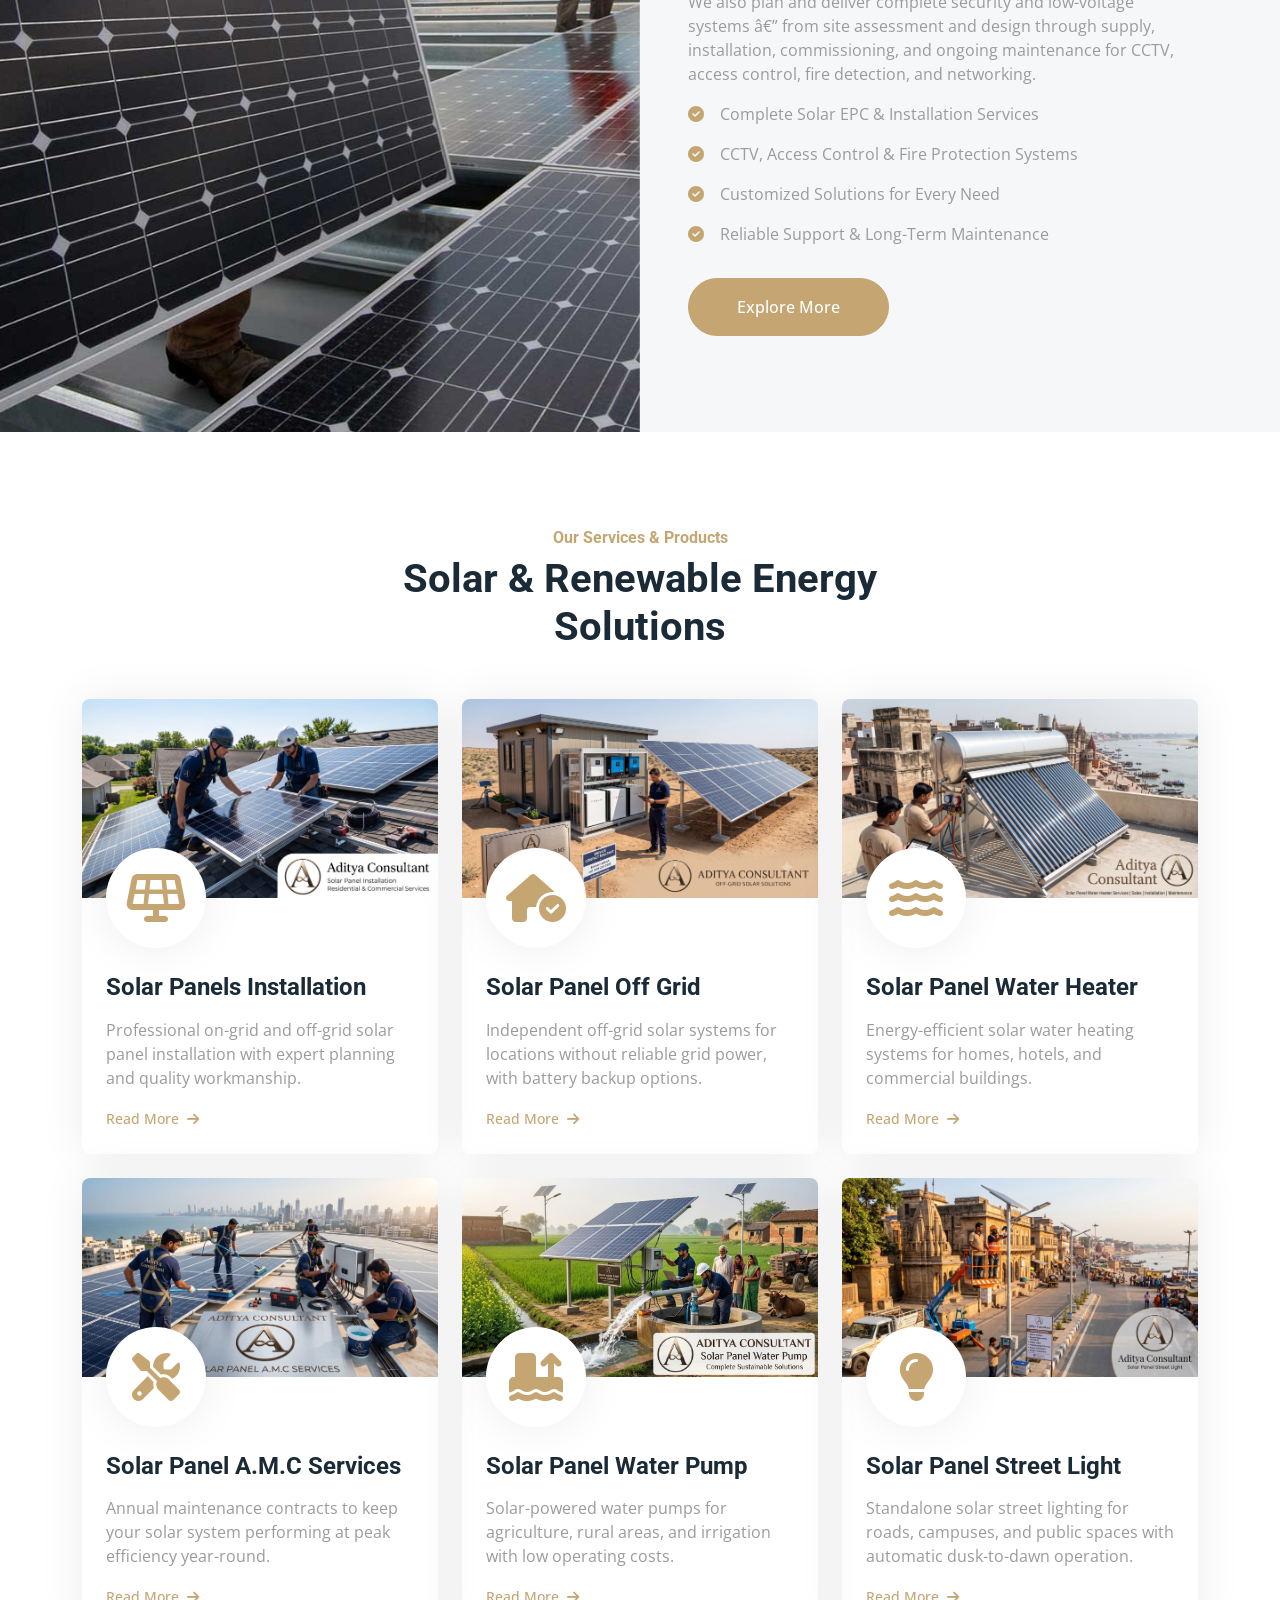
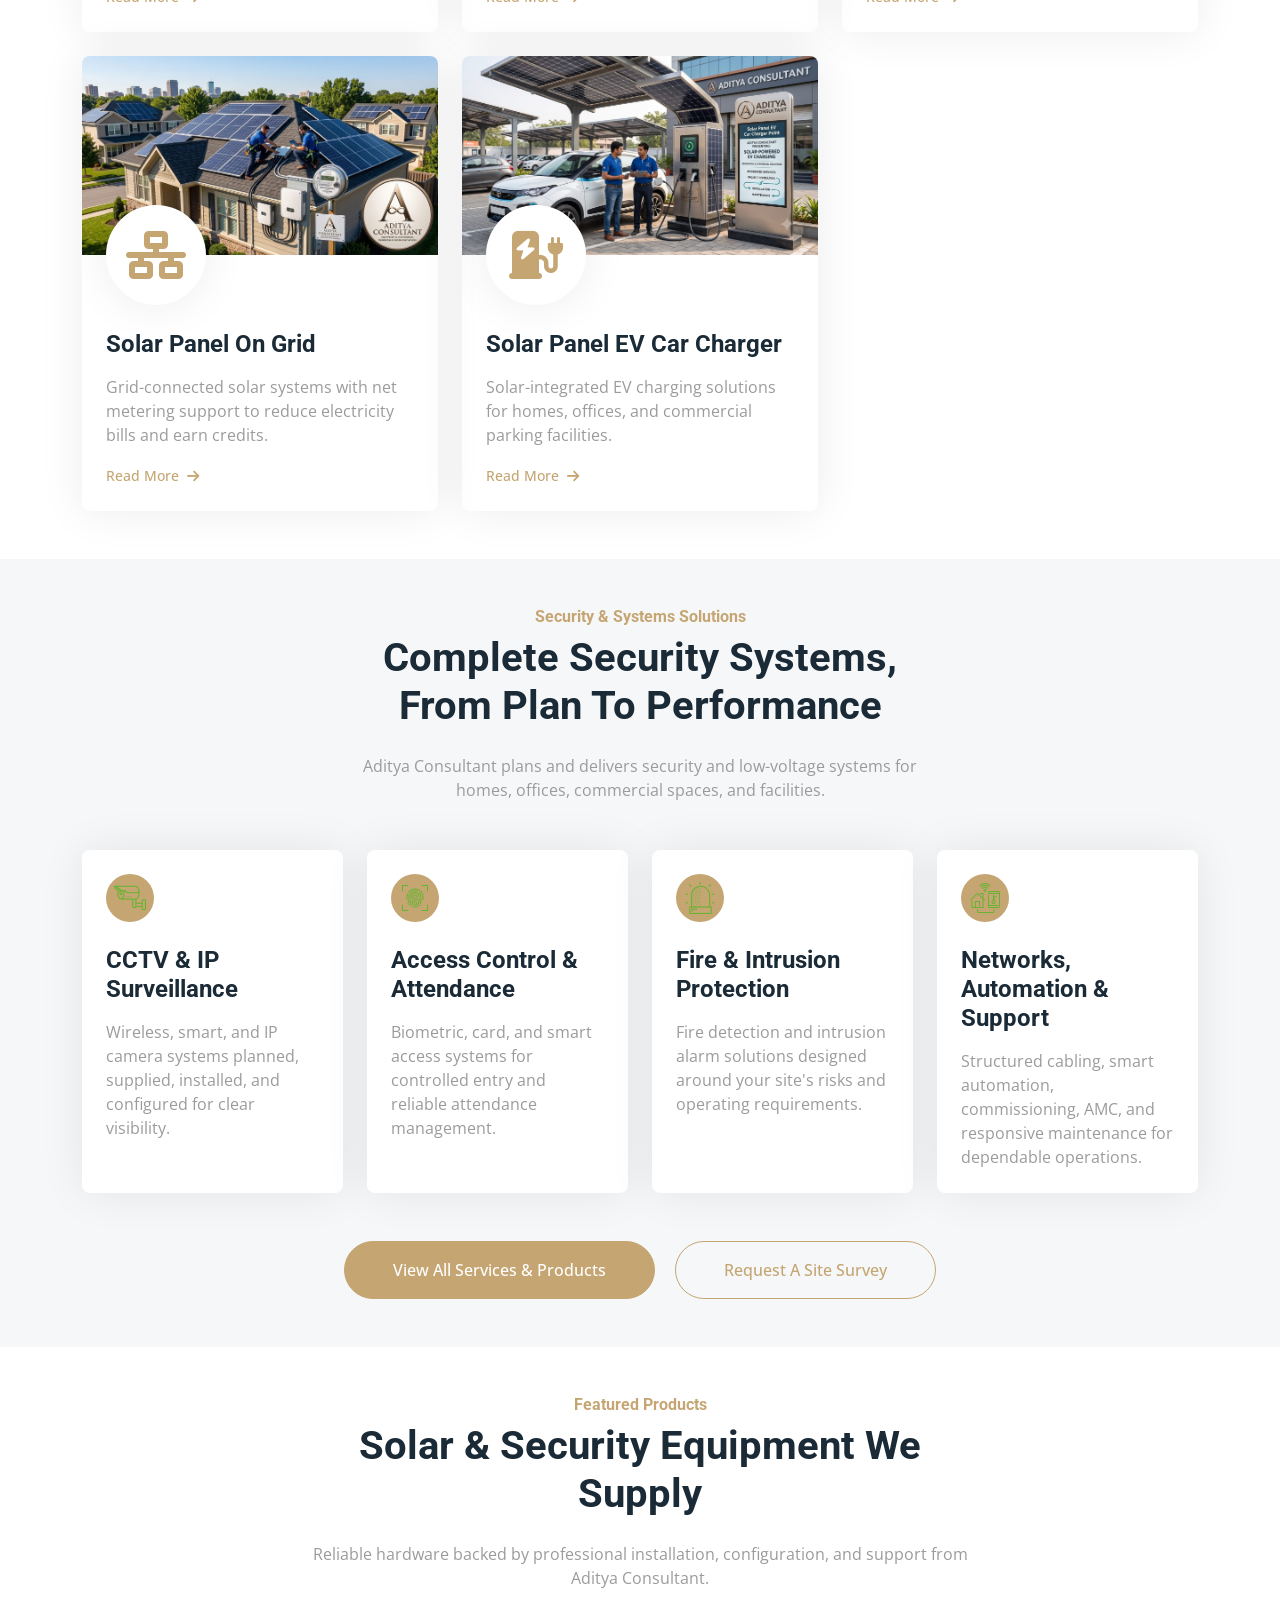
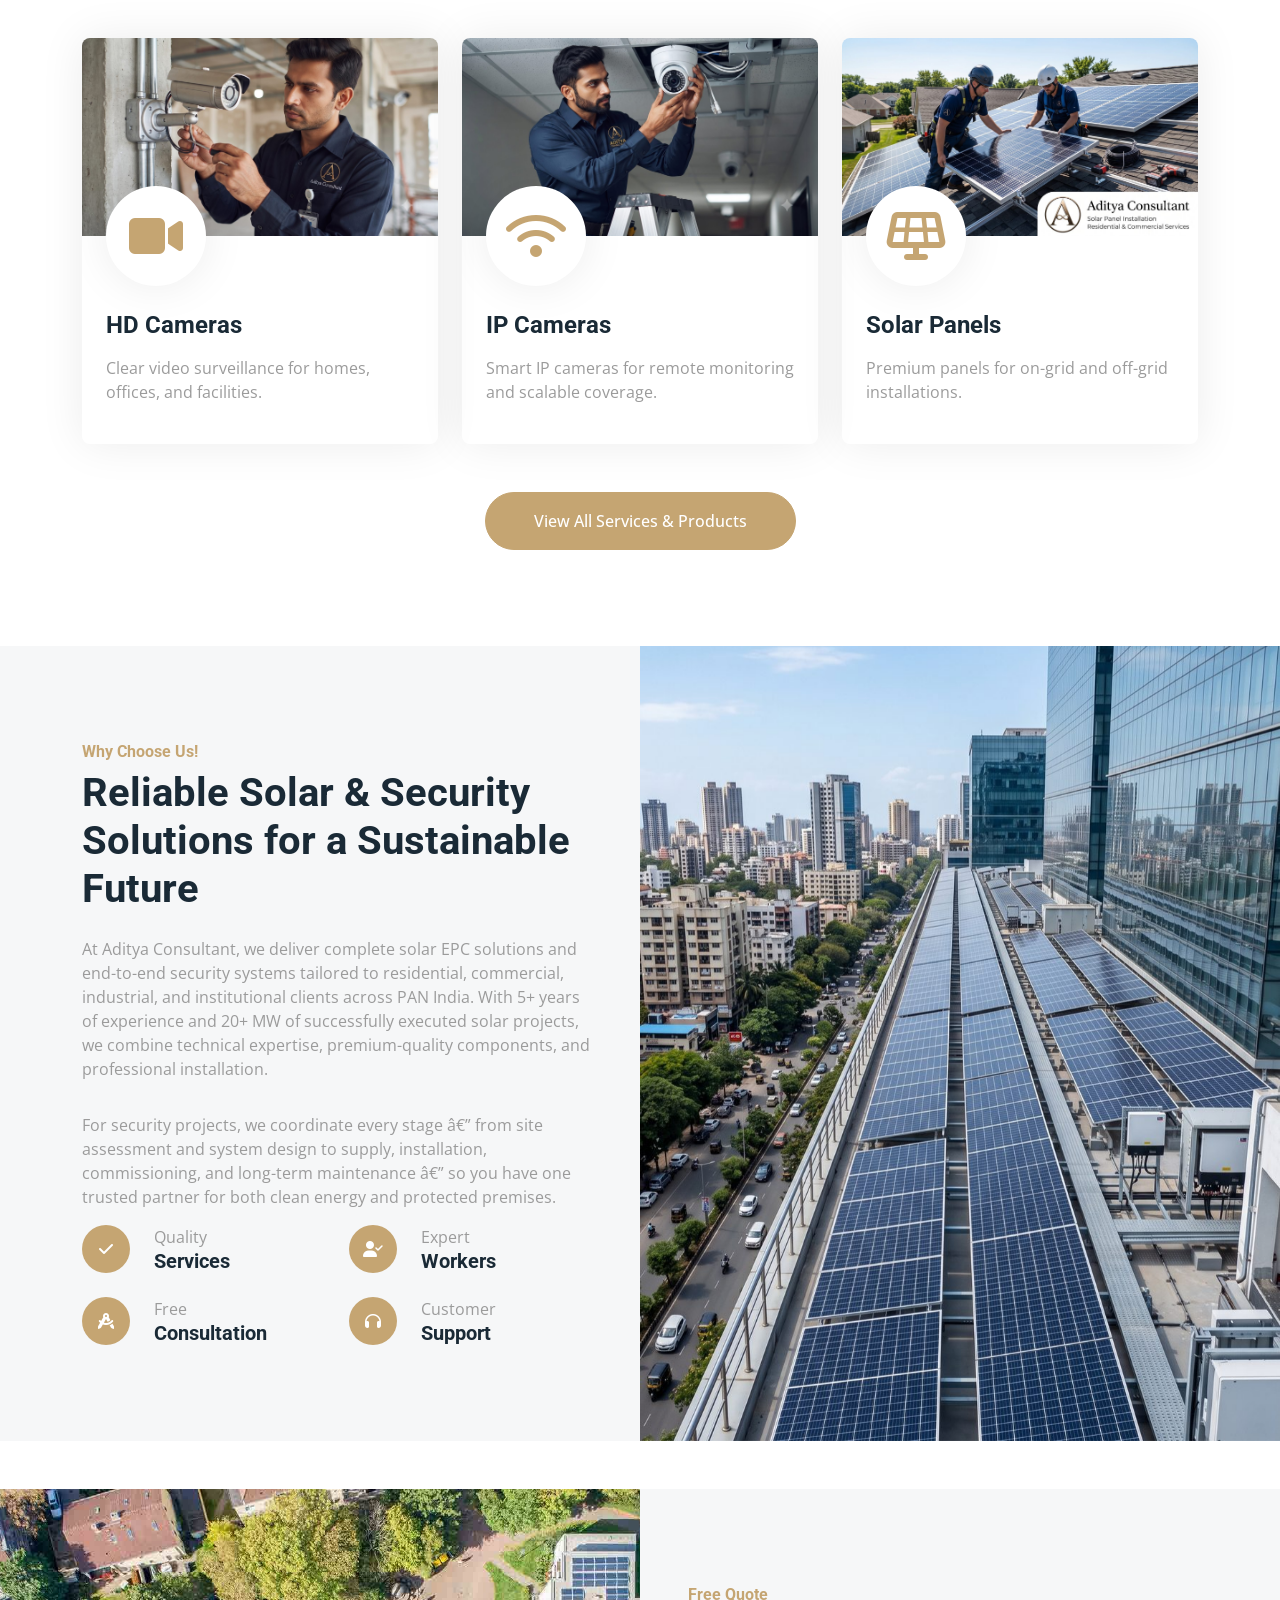
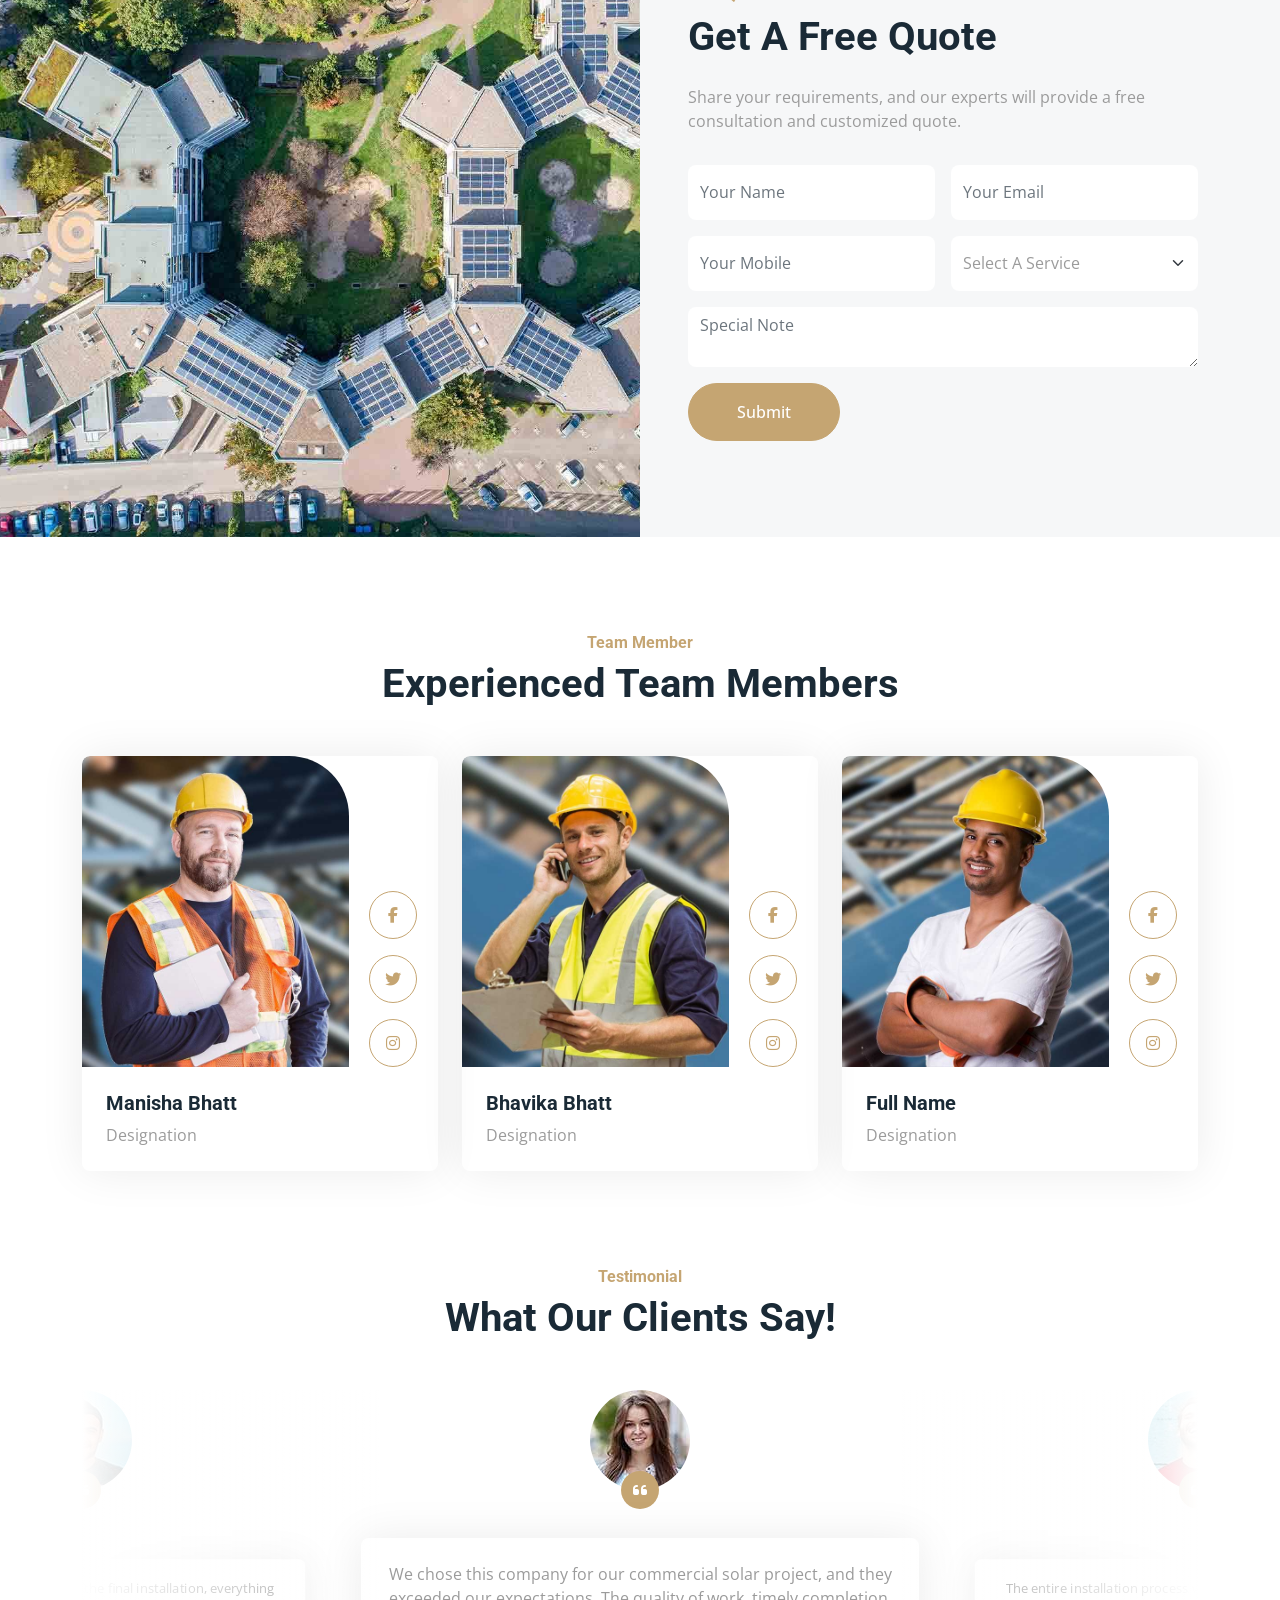
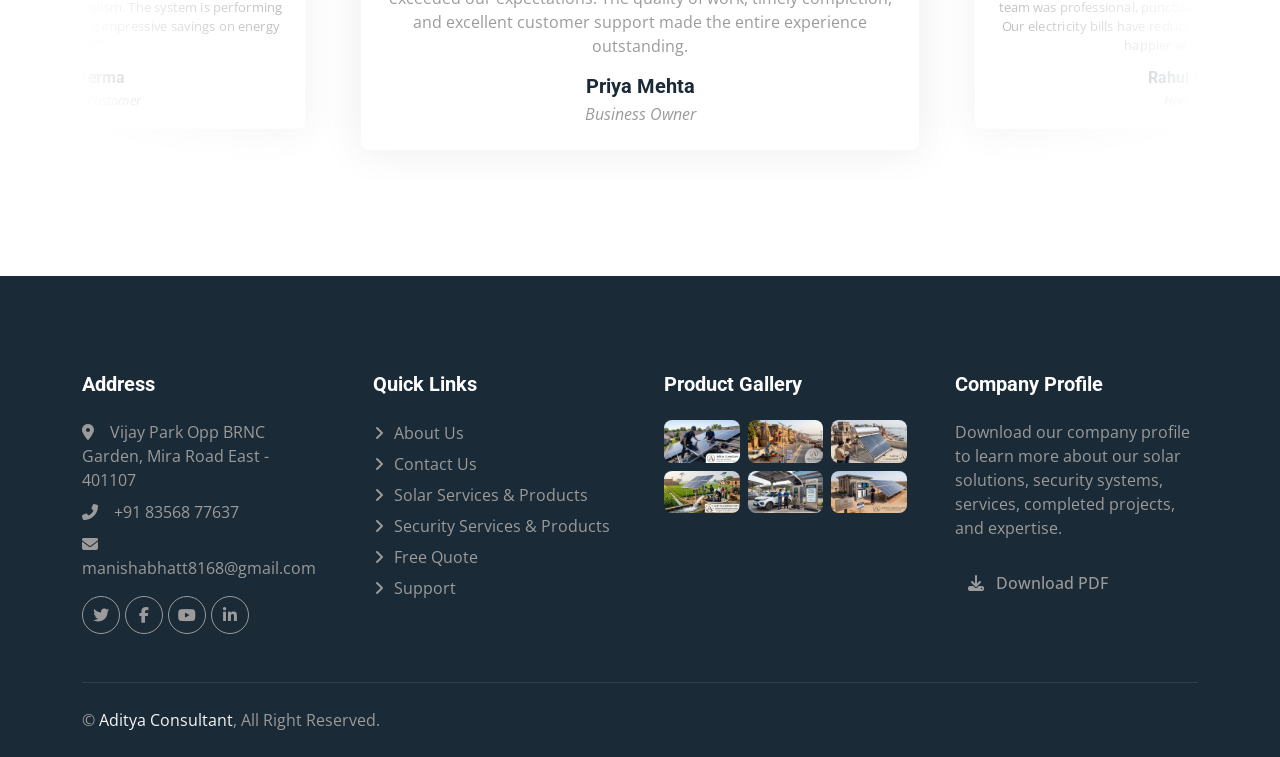
==== commit b981c1fb: "Add sitemap, robots.txt and canonical tags for crawlers. - sitemap.xml lists the 10 real pages using" ====
--- a/index.html
+++ b/index.html
@@ -3,6 +3,7 @@
   <head>
     <meta charset="utf-8" />
     <title>Aditya Consultant | Solar Energy & Security Systems</title>
+    <link rel="canonical" href="https://aditya-consultant.vercel.app/" />
     <meta content="width=device-width, initial-scale=1.0" name="viewport" />
     <meta
       content="solar energy, renewable energy, CCTV, IP cameras, access control, fire detection, Mumbai, PAN India"
